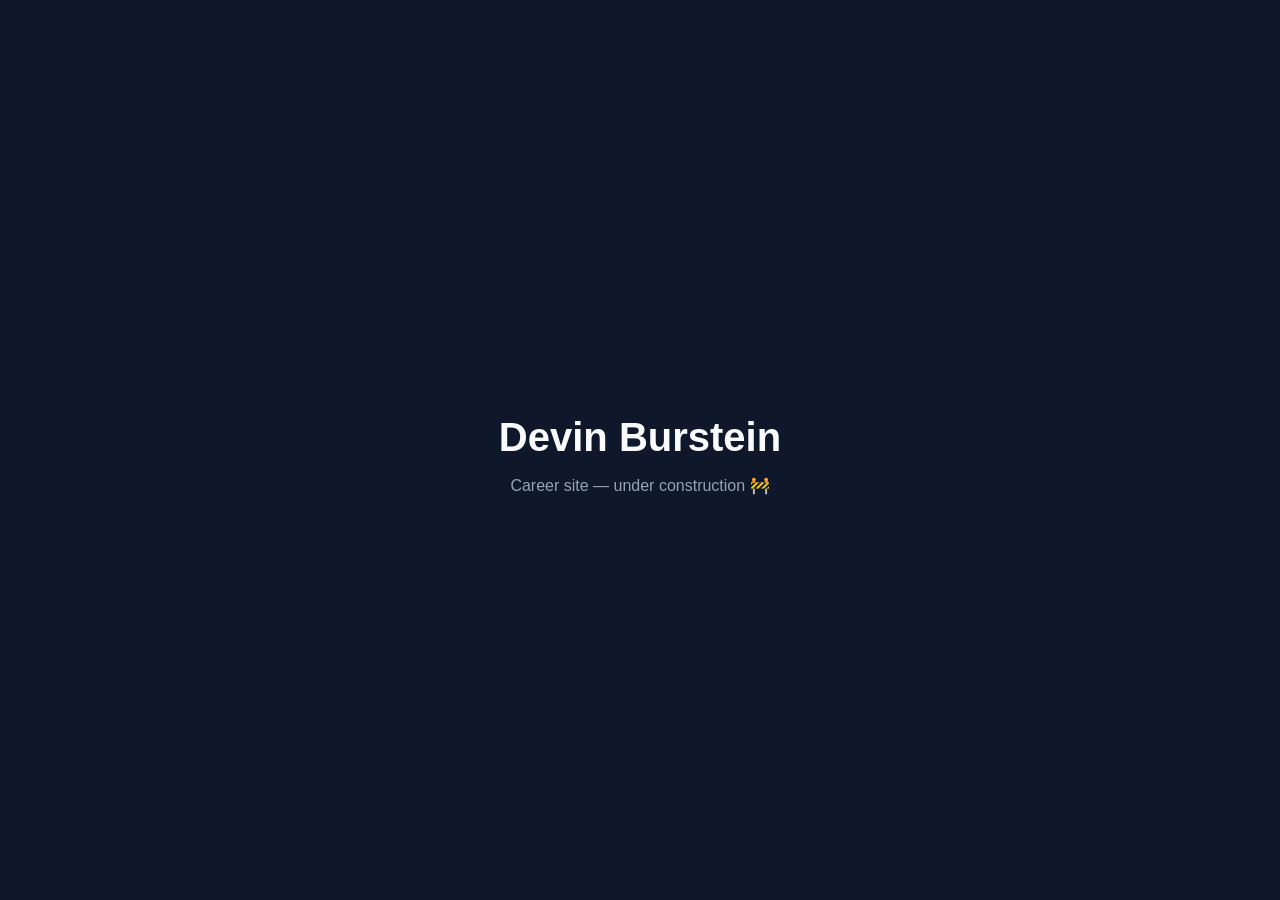
==== index.html @ 8fd62971 "Update index.html updated tagline" ====
<!DOCTYPE html>
<html lang="en">
<head>
  <meta charset="UTF-8">
  <meta name="viewport" content="width=device-width, initial-scale=1.0">
  <title>Devin Burstein</title>
  <link rel="stylesheet" href="style.css">
</head>
<body>
  <main>
    <h1>Devin Burstein</h1>
    <p>Career site — under construction 🚧</p>
  </main>
</body>
</html>
---- style.css ----
* {
  box-sizing: border-box;
}

body {
  margin: 0;
  min-height: 100vh;
  display: flex;
  align-items: center;
  justify-content: center;
  font-family: -apple-system, BlinkMacSystemFont, "Segoe UI", sans-serif;
  background: #0f172a;
  color: #f8fafc;
}

main {
  text-align: center;
  padding: 2rem;
}

h1 {
  font-size: 2.5rem;
  margin-bottom: 0.5rem;
}

p {
  color: #94a3b8;
}
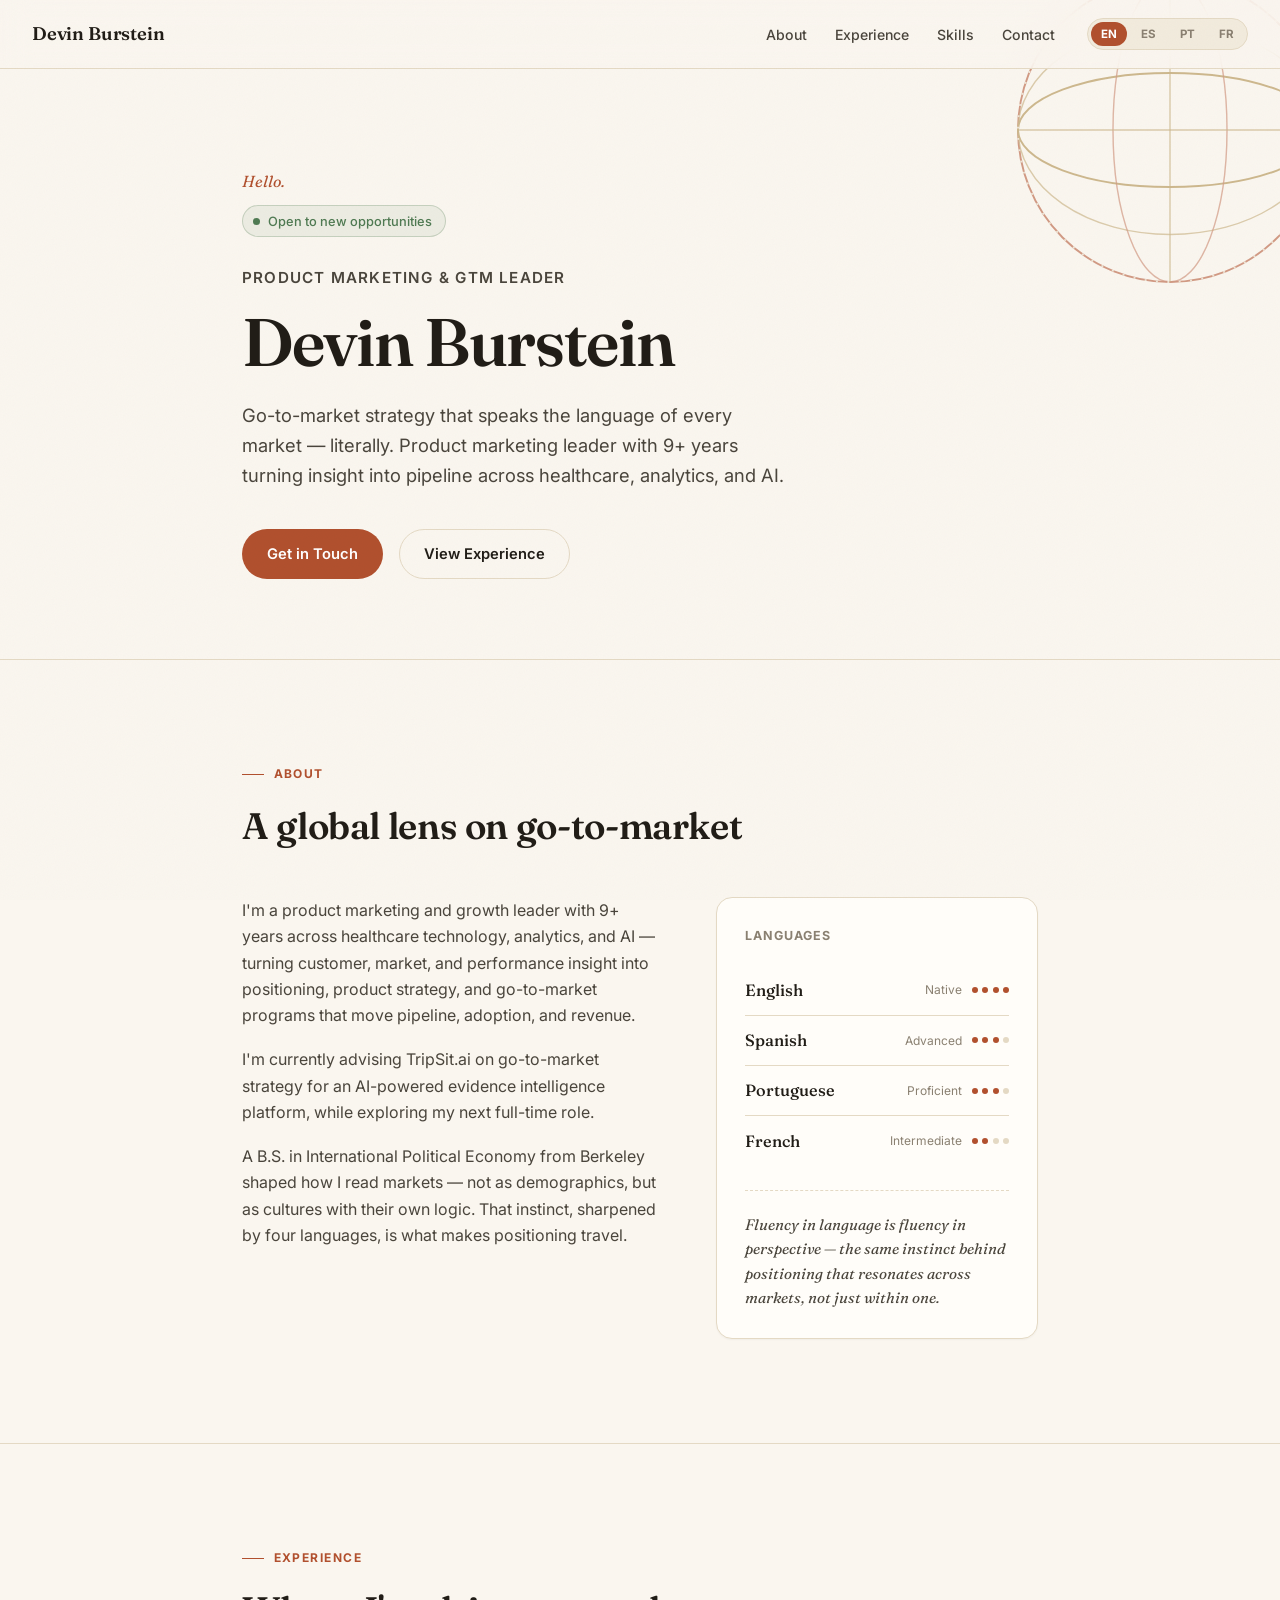
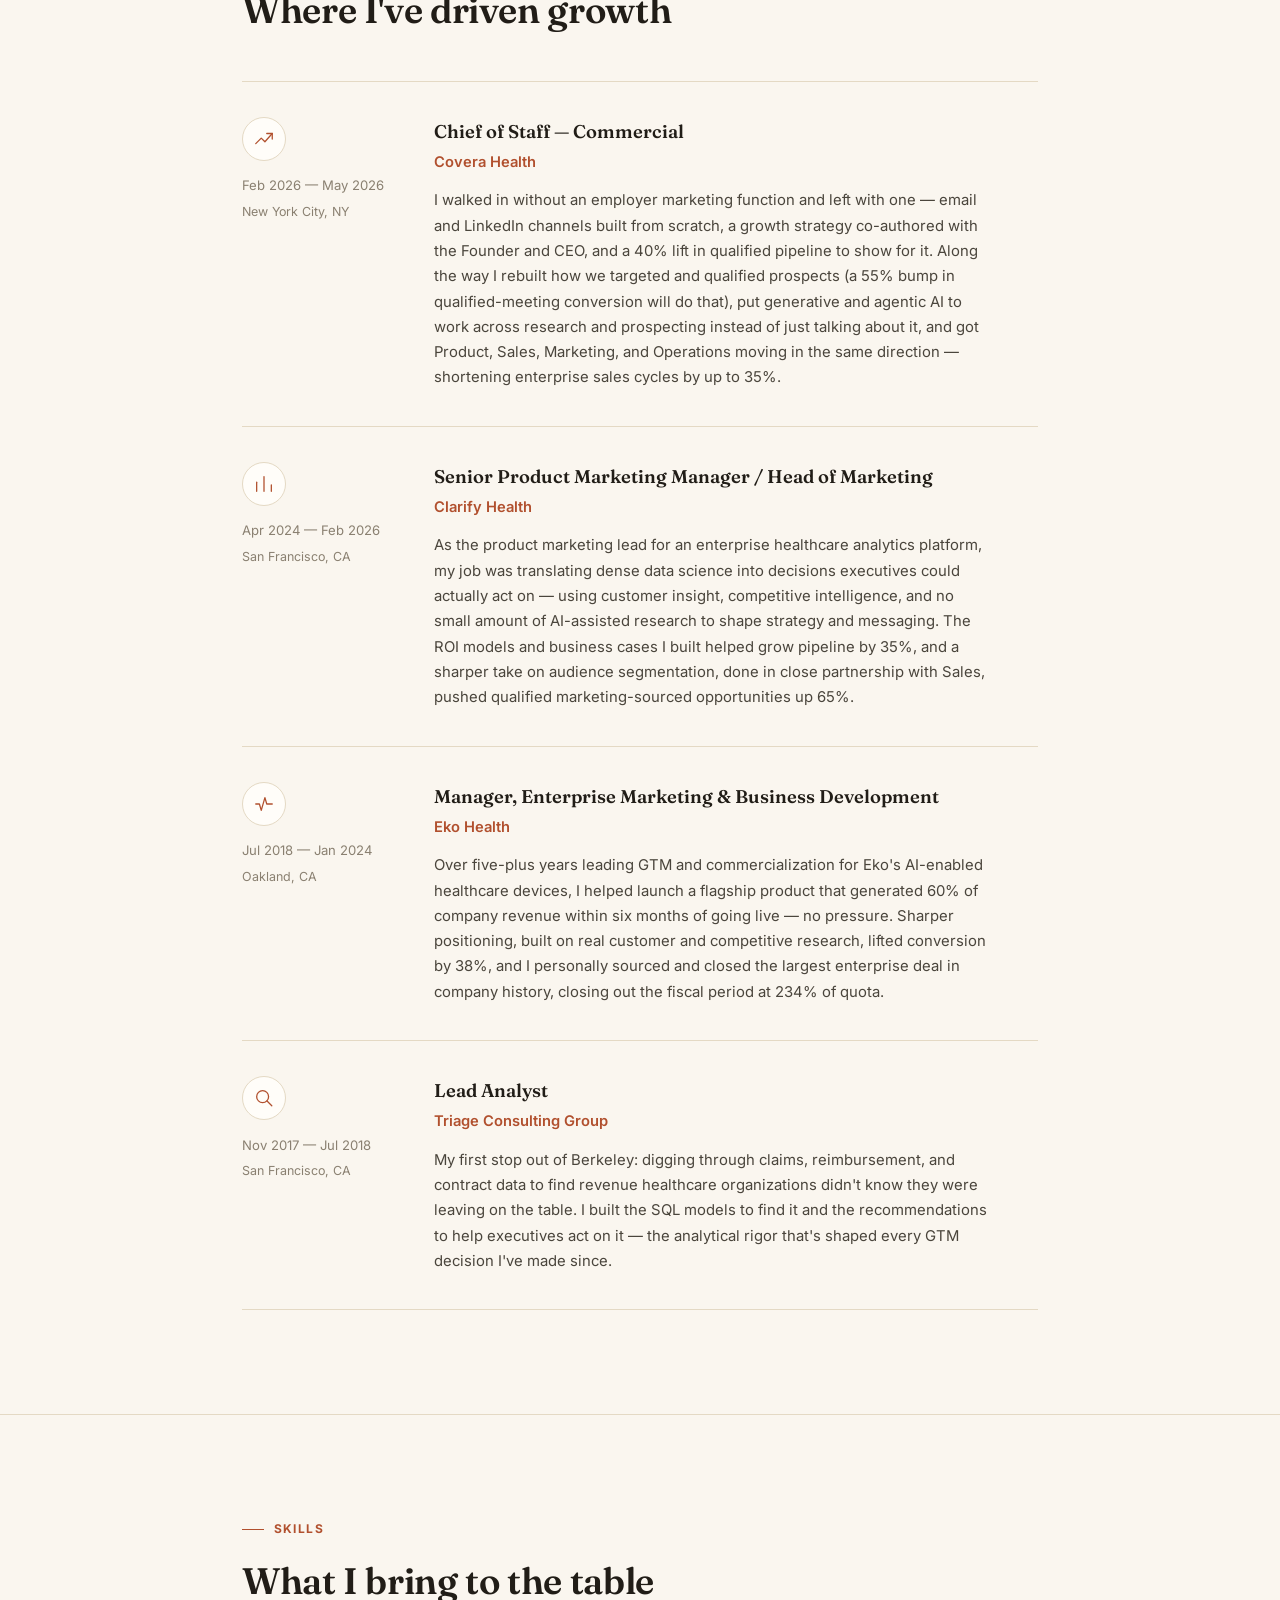
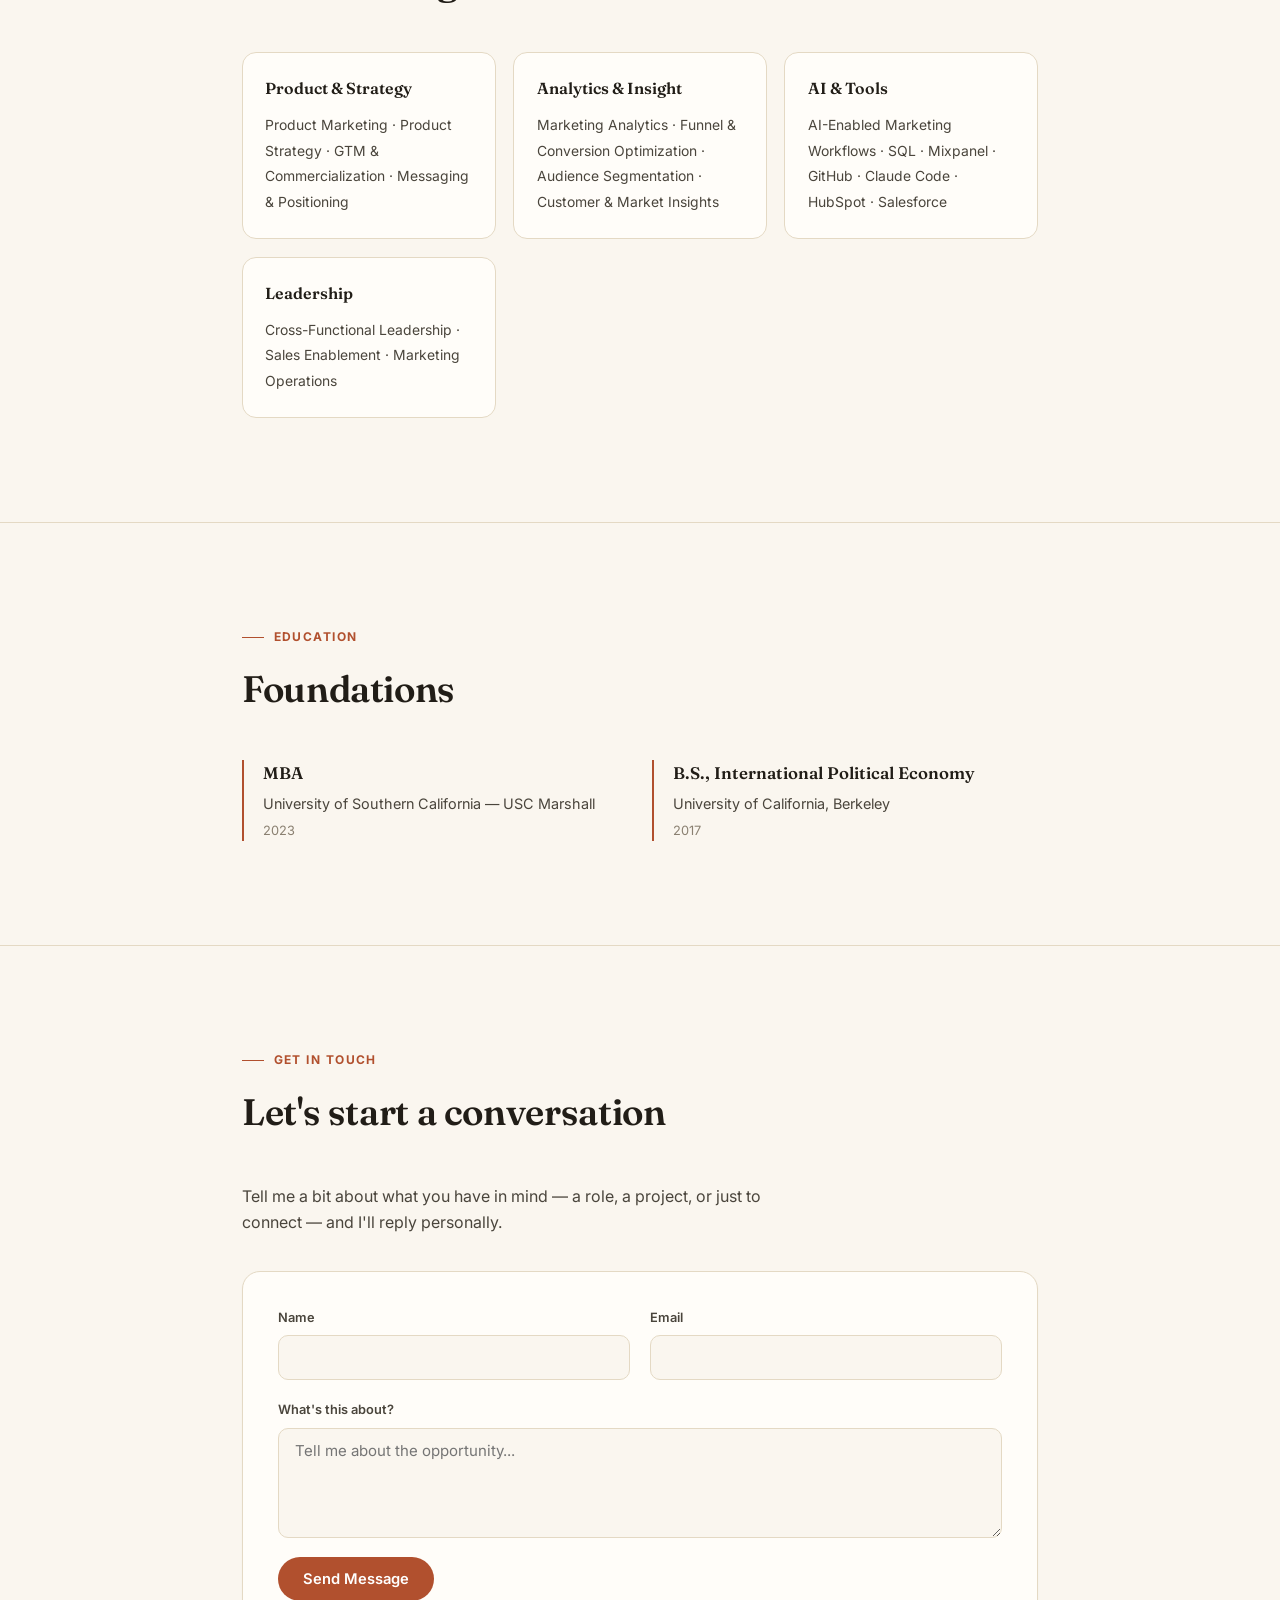
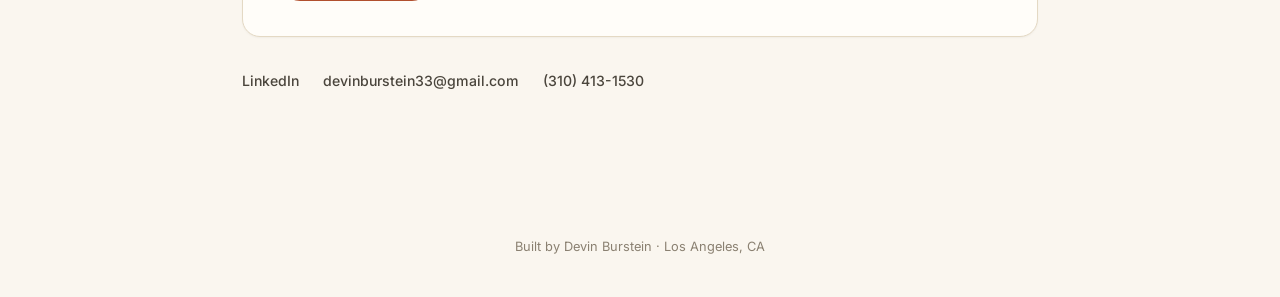
==== commit e40e6cf9: "Replace placeholder with full career site" ====
--- a/index.html
+++ b/index.html
@@ -1,15 +1,967 @@
 <!DOCTYPE html>
 <html lang="en">
 <head>
-  <meta charset="UTF-8">
-  <meta name="viewport" content="width=device-width, initial-scale=1.0">
-  <title>Devin Burstein</title>
-  <link rel="stylesheet" href="style.css">
+<meta charset="UTF-8" />
+<meta name="viewport" content="width=device-width, initial-scale=1.0" />
+<title data-i18n="doc_title">Devin Burstein — Product Marketing & GTM Leader</title>
+<meta name="description" content="Devin Burstein — Product Marketing & GTM leader across healthcare, analytics, and AI. Fluent in four languages." />
+<link rel="icon" href="data:,">
+<link rel="preconnect" href="https://fonts.googleapis.com">
+<link rel="preconnect" href="https://fonts.gstatic.com" crossorigin>
+<link href="https://fonts.googleapis.com/css2?family=Fraunces:ital,opsz,wght@0,9..144,400;0,9..144,500;0,9..144,600;0,9..144,700;1,9..144,500&family=Inter:wght@400;500;600;700&display=swap" rel="stylesheet">
+<style>
+  *, *::before, *::after { box-sizing: border-box; margin: 0; padding: 0; }
+
+  :root {
+    --bg: #faf6ef;
+    --bg-soft: #f2ebdd;
+    --surface: #fffdf9;
+    --border: #e4d9c4;
+    --ink: #211d17;
+    --ink-soft: #4a453c;
+    --muted: #8a8071;
+    --accent: #b1502e;
+    --accent-soft: #d97b52;
+    --accent-tint: rgba(177, 80, 46, 0.09);
+    --gold: #a9863f;
+    --green: #4f7a52;
+    --shadow: 0 1px 2px rgba(33, 29, 23, 0.04);
+    --serif: "Fraunces", Georgia, "Times New Roman", serif;
+    --sans: "Inter", -apple-system, BlinkMacSystemFont, "Segoe UI", sans-serif;
+  }
+
+  @media (prefers-color-scheme: dark) {
+    :root {
+      --bg: #17140f;
+      --bg-soft: #1e1a14;
+      --surface: #211d17;
+      --border: #35301f;
+      --ink: #f2ebdd;
+      --ink-soft: #cfc6b4;
+      --muted: #94897a;
+      --accent: #e08355;
+      --accent-soft: #e8a37c;
+      --accent-tint: rgba(224, 131, 85, 0.12);
+      --gold: #cbab6c;
+      --green: #7fbf82;
+      --shadow: 0 1px 2px rgba(0, 0, 0, 0.3);
+    }
+  }
+
+  html { scroll-behavior: smooth; }
+
+  body {
+    background: var(--bg);
+    color: var(--ink);
+    font-family: var(--sans);
+    font-size: 16px;
+    line-height: 1.65;
+    position: relative;
+    overflow-x: hidden;
+  }
+
+  /* subtle paper grain */
+  body::before {
+    content: "";
+    position: fixed;
+    inset: 0;
+    z-index: 2000;
+    pointer-events: none;
+    opacity: 0.035;
+    background-image: url("data:image/svg+xml,%3Csvg xmlns='http://www.w3.org/2000/svg' width='120' height='120'%3E%3Cfilter id='n'%3E%3CfeTurbulence type='fractalNoise' baseFrequency='0.9' numOctaves='2' stitchTiles='stitch'/%3E%3C/filter%3E%3Crect width='100%25' height='100%25' filter='url(%23n)'/%3E%3C/svg%3E");
+    mix-blend-mode: multiply;
+  }
+
+  a { color: var(--accent); text-decoration: none; }
+  a:hover { text-decoration: underline; }
+
+  ::selection { background: var(--accent-tint); color: var(--ink); }
+
+  .container { max-width: 860px; margin: 0 auto; padding: 0 2rem; }
+
+  /* NAV */
+  nav {
+    position: fixed;
+    top: 0; left: 0; right: 0;
+    z-index: 200;
+    display: flex;
+    justify-content: space-between;
+    align-items: center;
+    padding: 1.1rem 2rem;
+    background: rgba(250, 246, 239, 0.82);
+    backdrop-filter: blur(14px);
+    -webkit-backdrop-filter: blur(14px);
+    border-bottom: 1px solid var(--border);
+  }
+  @media (prefers-color-scheme: dark) {
+    nav { background: rgba(23, 20, 15, 0.82); }
+  }
+
+  .nav-logo {
+    font-family: var(--serif);
+    font-weight: 600;
+    font-size: 1.15rem;
+    color: var(--ink);
+    letter-spacing: -0.01em;
+    white-space: nowrap;
+  }
+
+  .nav-right { display: flex; align-items: center; gap: 2rem; }
+
+  .nav-links { display: flex; gap: 1.75rem; list-style: none; }
+
+  .nav-links a {
+    color: var(--ink-soft);
+    font-size: 0.88rem;
+    font-weight: 500;
+    transition: color 0.2s;
+  }
+  .nav-links a:hover { color: var(--accent); text-decoration: none; }
+
+  .lang-switch {
+    display: flex;
+    gap: 0.25rem;
+    background: var(--bg-soft);
+    border: 1px solid var(--border);
+    border-radius: 999px;
+    padding: 0.2rem;
+  }
+
+  .lang-btn {
+    font-family: var(--sans);
+    font-size: 0.72rem;
+    font-weight: 700;
+    letter-spacing: 0.03em;
+    padding: 0.32rem 0.6rem;
+    border-radius: 999px;
+    border: none;
+    background: transparent;
+    color: var(--muted);
+    cursor: pointer;
+    transition: all 0.2s;
+  }
+  .lang-btn:hover { color: var(--ink); }
+  .lang-btn.active { background: var(--accent); color: #fff; }
+
+  /* SECTIONS */
+  section { padding: 6.5rem 0; border-bottom: 1px solid var(--border); }
+  section:last-of-type { border-bottom: none; }
+
+  .reveal { opacity: 0; transform: translateY(16px); transition: opacity 0.7s ease, transform 0.7s ease; }
+  .reveal.in { opacity: 1; transform: translateY(0); }
+
+  .section-label {
+    font-size: 0.75rem;
+    font-weight: 700;
+    letter-spacing: 0.12em;
+    text-transform: uppercase;
+    color: var(--accent);
+    margin-bottom: 0.75rem;
+    display: flex;
+    align-items: center;
+    gap: 0.6rem;
+  }
+  .section-label::before {
+    content: "";
+    width: 22px; height: 1px;
+    background: var(--accent);
+  }
+
+  h2 {
+    font-family: var(--serif);
+    font-size: clamp(1.7rem, 3.4vw, 2.3rem);
+    font-weight: 600;
+    letter-spacing: -0.01em;
+    margin-bottom: 2.5rem;
+    max-width: 26ch;
+  }
+
+  /* HERO */
+  #hero {
+    padding-top: 10.5rem;
+    padding-bottom: 5rem;
+    position: relative;
+    overflow: hidden;
+  }
+
+  .globe {
+    position: absolute;
+    top: -60px; right: -80px;
+    width: 380px; height: 380px;
+    opacity: 0.55;
+    pointer-events: none;
+    animation: spin 90s linear infinite;
+  }
+  @keyframes spin { to { transform: rotate(360deg); } }
+
+  @media (max-width: 760px) {
+    .globe { width: 220px; height: 220px; top: -20px; right: -60px; opacity: 0.4; }
+  }
+
+  .greeting-cycle {
+    font-family: var(--serif);
+    font-style: italic;
+    font-size: 1rem;
+    color: var(--accent);
+    height: 1.4em;
+    margin-bottom: 0.9rem;
+    position: relative;
+  }
+
+  .hero-status {
+    display: inline-flex;
+    align-items: center;
+    gap: 0.5rem;
+    font-size: 0.8rem;
+    font-weight: 500;
+    color: var(--green);
+    background: rgba(79, 122, 82, 0.08);
+    border: 1px solid rgba(79, 122, 82, 0.25);
+    border-radius: 999px;
+    padding: 0.3rem 0.8rem 0.3rem 0.65rem;
+    margin-bottom: 1.75rem;
+  }
+
+  .hero-status .dot {
+    width: 7px; height: 7px;
+    background: var(--green);
+    border-radius: 50%;
+    animation: pulse 2s ease-in-out infinite;
+  }
+  @keyframes pulse { 0%, 100% { opacity: 1; } 50% { opacity: 0.35; } }
+
+  .kicker {
+    font-size: 0.95rem;
+    font-weight: 600;
+    color: var(--ink-soft);
+    text-transform: uppercase;
+    letter-spacing: 0.08em;
+    margin-bottom: 1rem;
+  }
+
+  h1 {
+    font-family: var(--serif);
+    font-size: clamp(2.6rem, 7vw, 4.2rem);
+    font-weight: 600;
+    line-height: 1.05;
+    letter-spacing: -0.02em;
+    margin-bottom: 1.4rem;
+    max-width: 14ch;
+  }
+
+  .hero-tagline {
+    font-size: 1.15rem;
+    color: var(--ink-soft);
+    max-width: 46ch;
+    margin-bottom: 2.4rem;
+  }
+
+  .hero-cta { display: flex; gap: 1rem; flex-wrap: wrap; }
+
+  .btn {
+    display: inline-flex;
+    align-items: center;
+    gap: 0.4rem;
+    padding: 0.75rem 1.5rem;
+    border-radius: 999px;
+    font-size: 0.92rem;
+    font-weight: 600;
+    cursor: pointer;
+    transition: all 0.2s;
+    border: 1px solid transparent;
+    font-family: var(--sans);
+  }
+
+  .btn-primary { background: var(--accent); color: #fff; }
+  .btn-primary:hover { background: var(--ink); text-decoration: none; color: var(--bg); }
+
+  .btn-secondary { background: transparent; color: var(--ink); border-color: var(--border); }
+  .btn-secondary:hover { border-color: var(--accent); color: var(--accent); text-decoration: none; }
+
+  /* ABOUT */
+  .about-grid { display: grid; grid-template-columns: 1.3fr 1fr; gap: 3.5rem; align-items: start; }
+  @media (max-width: 720px) { .about-grid { grid-template-columns: 1fr; gap: 2.5rem; } }
+
+  .about-copy p { color: var(--ink-soft); margin-bottom: 1.1rem; max-width: 56ch; }
+  .about-copy p:last-child { margin-bottom: 0; }
+
+  .languages-card {
+    background: var(--surface);
+    border: 1px solid var(--border);
+    border-radius: 16px;
+    padding: 1.75rem;
+    box-shadow: var(--shadow);
+  }
+
+  .languages-title {
+    font-size: 0.78rem;
+    font-weight: 700;
+    text-transform: uppercase;
+    letter-spacing: 0.08em;
+    color: var(--muted);
+    margin-bottom: 1.2rem;
+  }
+
+  .lang-item {
+    display: flex;
+    justify-content: space-between;
+    align-items: center;
+    gap: 1rem;
+    padding: 0.7rem 0;
+    border-top: 1px solid var(--border);
+    cursor: pointer;
+    transition: opacity 0.2s;
+  }
+  .lang-item:first-of-type { border-top: none; }
+  .lang-item:hover { opacity: 0.7; }
+
+  .lang-name { font-family: var(--serif); font-size: 1.02rem; font-weight: 500; }
+  .lang-meta { display: flex; align-items: center; gap: 0.6rem; }
+  .lang-level { font-size: 0.75rem; color: var(--muted); white-space: nowrap; }
+
+  .lang-dots { display: flex; gap: 0.28rem; }
+  .lang-dots span {
+    width: 6px; height: 6px;
+    border-radius: 50%;
+    background: var(--border);
+  }
+  .lang-dots span.filled { background: var(--accent); }
+
+  .philosophy {
+    margin-top: 1.5rem;
+    padding-top: 1.4rem;
+    border-top: 1px dashed var(--border);
+    font-family: var(--serif);
+    font-style: italic;
+    font-size: 0.95rem;
+    color: var(--ink-soft);
+    line-height: 1.6;
+  }
+
+  /* EXPERIENCE */
+  .timeline { display: flex; flex-direction: column; }
+
+  .timeline-item {
+    display: grid;
+    grid-template-columns: 160px 1fr;
+    gap: 2rem;
+    padding: 2.2rem 0;
+    border-top: 1px solid var(--border);
+  }
+  .timeline-item:last-child { border-bottom: 1px solid var(--border); }
+
+  .timeline-meta { display: flex; flex-direction: column; gap: 0.7rem; }
+
+  .job-icon {
+    width: 44px; height: 44px;
+    border-radius: 50%;
+    border: 1px solid var(--border);
+    background: var(--surface);
+    display: flex;
+    align-items: center;
+    justify-content: center;
+    color: var(--accent);
+    flex-shrink: 0;
+  }
+  .job-icon svg { width: 22px; height: 22px; }
+
+  .timeline-date { font-size: 0.82rem; color: var(--muted); padding-top: 0.2rem; }
+  .timeline-loc { font-size: 0.78rem; color: var(--muted); margin-top: 0.3rem; }
+
+  .timeline-role { font-family: var(--serif); font-size: 1.15rem; font-weight: 600; margin-bottom: 0.15rem; }
+  .timeline-company { font-size: 0.92rem; color: var(--accent); font-weight: 600; margin-bottom: 0.9rem; }
+
+  .timeline-desc {
+    font-size: 0.93rem;
+    color: var(--ink-soft);
+    line-height: 1.7;
+    max-width: 62ch;
+  }
+
+  @media (max-width: 640px) {
+    .timeline-item { grid-template-columns: 1fr; gap: 0.8rem; }
+    .timeline-meta { flex-direction: row; align-items: center; gap: 1rem; }
+    .timeline-date { padding-top: 0; }
+  }
+
+  /* SKILLS */
+  .skills-grid {
+    display: grid;
+    grid-template-columns: repeat(auto-fill, minmax(220px, 1fr));
+    gap: 1.1rem;
+  }
+
+  .skill-card {
+    background: var(--surface);
+    border: 1px solid var(--border);
+    border-radius: 14px;
+    padding: 1.4rem;
+    transition: border-color 0.2s, transform 0.2s;
+  }
+  .skill-card:hover { border-color: var(--accent); transform: translateY(-2px); }
+
+  .skill-category {
+    font-family: var(--serif);
+    font-size: 1rem;
+    font-weight: 600;
+    color: var(--ink);
+    margin-bottom: 0.7rem;
+  }
+
+  .skill-list { font-size: 0.87rem; color: var(--ink-soft); line-height: 1.85; }
+
+  /* EDUCATION */
+  .edu-grid { display: grid; grid-template-columns: 1fr 1fr; gap: 1.5rem; }
+  @media (max-width: 640px) { .edu-grid { grid-template-columns: 1fr; } }
+
+  .edu-card { border-left: 2px solid var(--accent); padding-left: 1.2rem; }
+  .edu-degree { font-family: var(--serif); font-size: 1.05rem; font-weight: 600; margin-bottom: 0.25rem; }
+  .edu-school { font-size: 0.9rem; color: var(--ink-soft); }
+  .edu-year { font-size: 0.8rem; color: var(--muted); margin-top: 0.3rem; }
+
+  /* CONTACT */
+  #contact { text-align: left; }
+  #contact .section-label { justify-content: flex-start; }
+
+  .contact-sub { color: var(--ink-soft); margin-bottom: 2.2rem; font-size: 1rem; max-width: 52ch; }
+
+  .contact-form {
+    background: var(--surface);
+    border: 1px solid var(--border);
+    border-radius: 18px;
+    padding: 2.2rem;
+    display: flex;
+    flex-direction: column;
+    gap: 1.2rem;
+    box-shadow: var(--shadow);
+  }
+
+  .form-row { display: grid; grid-template-columns: 1fr 1fr; gap: 1.2rem; }
+  @media (max-width: 560px) { .form-row { grid-template-columns: 1fr; } }
+
+  .field { display: flex; flex-direction: column; gap: 0.45rem; }
+
+  label { font-size: 0.8rem; font-weight: 600; color: var(--ink-soft); }
+
+  input, textarea {
+    background: var(--bg);
+    border: 1px solid var(--border);
+    border-radius: 10px;
+    padding: 0.75rem 1rem;
+    color: var(--ink);
+    font-size: 0.94rem;
+    font-family: inherit;
+    transition: border-color 0.2s;
+    width: 100%;
+  }
+  input:focus, textarea:focus { outline: none; border-color: var(--accent); }
+  textarea { resize: vertical; min-height: 110px; }
+
+  .form-submit { align-self: flex-start; }
+
+  .social-links {
+    display: flex;
+    gap: 1.5rem;
+    margin-top: 2rem;
+    font-size: 0.88rem;
+    color: var(--muted);
+    flex-wrap: wrap;
+  }
+  .social-links a { color: var(--ink-soft); font-weight: 500; }
+  .social-links a:hover { color: var(--accent); }
+
+  /* FOOTER */
+  footer {
+    text-align: center;
+    padding: 2.5rem 2rem;
+    font-size: 0.8rem;
+    color: var(--muted);
+  }
+
+  /* TOAST */
+  .toast {
+    position: fixed;
+    bottom: 2rem;
+    right: 2rem;
+    left: auto;
+    max-width: calc(100vw - 4rem);
+    background: var(--ink);
+    color: var(--bg);
+    border-radius: 12px;
+    padding: 0.9rem 1.3rem;
+    font-size: 0.9rem;
+    opacity: 0;
+    transform: translateY(10px);
+    transition: all 0.3s;
+    pointer-events: none;
+    z-index: 300;
+  }
+  .toast.show { opacity: 1; transform: translateY(0); }
+
+  @media (max-width: 640px) {
+    .nav-links { display: none; }
+    .container { padding: 0 1.4rem; }
+    section { padding: 4rem 0; }
+  }
+</style>
 </head>
 <body>
-  <main>
+
+<nav>
+  <span class="nav-logo">Devin Burstein</span>
+  <div class="nav-right">
+    <ul class="nav-links">
+      <li><a href="#about" data-i18n="nav_about">About</a></li>
+      <li><a href="#experience" data-i18n="nav_experience">Experience</a></li>
+      <li><a href="#skills" data-i18n="nav_skills">Skills</a></li>
+      <li><a href="#contact" data-i18n="nav_contact">Contact</a></li>
+    </ul>
+    <div class="lang-switch" role="group" aria-label="Language">
+      <button class="lang-btn" data-lang="en">EN</button>
+      <button class="lang-btn" data-lang="es">ES</button>
+      <button class="lang-btn" data-lang="pt">PT</button>
+      <button class="lang-btn" data-lang="fr">FR</button>
+    </div>
+  </div>
+</nav>
+
+<!-- HERO -->
+<section id="hero">
+  <div class="container">
+    <svg class="globe" viewBox="0 0 200 200" fill="none" xmlns="http://www.w3.org/2000/svg">
+      <circle cx="100" cy="100" r="80" stroke="var(--accent)" stroke-width="1"/>
+      <ellipse cx="100" cy="100" rx="80" ry="30" stroke="var(--gold)" stroke-width="1"/>
+      <ellipse cx="100" cy="100" rx="80" ry="55" stroke="var(--gold)" stroke-width="0.75" opacity="0.7"/>
+      <ellipse cx="100" cy="100" rx="30" ry="80" stroke="var(--accent)" stroke-width="0.75" opacity="0.7"/>
+      <line x1="20" y1="100" x2="180" y2="100" stroke="var(--gold)" stroke-width="0.75" opacity="0.7"/>
+      <line x1="100" y1="20" x2="100" y2="180" stroke="var(--gold)" stroke-width="0.75" opacity="0.7"/>
+      <circle cx="100" cy="100" r="80" stroke="var(--border)" stroke-width="1" stroke-dasharray="1 5"/>
+    </svg>
+
+    <div class="greeting-cycle" id="greetingCycle">Hello.</div>
+
+    <div class="hero-status">
+      <span class="dot"></span>
+      <span data-i18n="status">Open to new opportunities</span>
+    </div>
+
+    <p class="kicker" data-i18n="kicker">Product Marketing &amp; GTM Leader</p>
     <h1>Devin Burstein</h1>
-    <p>Career site — under construction 🚧</p>
-  </main>
+    <p class="hero-tagline" data-i18n="tagline">Go-to-market strategy that speaks the language of every market — literally. Product marketing leader with 9+ years turning insight into pipeline across healthcare, analytics, and AI.</p>
+
+    <div class="hero-cta">
+      <a href="#contact" class="btn btn-primary" data-i18n="cta_primary">Get in Touch</a>
+      <a href="#experience" class="btn btn-secondary" data-i18n="cta_secondary">View Experience</a>
+    </div>
+  </div>
+</section>
+
+<!-- ABOUT -->
+<section id="about" class="reveal">
+  <div class="container">
+    <p class="section-label" data-i18n="about_label">About</p>
+    <h2 data-i18n="about_heading">A global lens on go-to-market</h2>
+
+    <div class="about-grid">
+      <div class="about-copy">
+        <p data-i18n="about_p1">I'm a product marketing and growth leader with 9+ years across healthcare technology, analytics, and AI — turning customer, market, and performance insight into positioning, product strategy, and go-to-market programs that move pipeline, adoption, and revenue.</p>
+        <p data-i18n="about_p2">I'm currently advising TripSit.ai on go-to-market strategy for an AI-powered evidence intelligence platform, while exploring my next full-time role.</p>
+        <p data-i18n="about_p3">A B.S. in International Political Economy from Berkeley shaped how I read markets — not as demographics, but as cultures with their own logic. That instinct, sharpened by four languages, is what makes positioning travel.</p>
+      </div>
+
+      <div class="languages-card">
+        <p class="languages-title" data-i18n="languages_label">Languages</p>
+
+        <div class="lang-item" data-lang="en">
+          <span class="lang-name" data-lang-name="en">English</span>
+          <div class="lang-meta">
+            <span class="lang-level" data-lang-level="en">Native</span>
+            <div class="lang-dots"><span class="filled"></span><span class="filled"></span><span class="filled"></span><span class="filled"></span></div>
+          </div>
+        </div>
+        <div class="lang-item" data-lang="es">
+          <span class="lang-name" data-lang-name="es">Spanish</span>
+          <div class="lang-meta">
+            <span class="lang-level" data-lang-level="es">Advanced</span>
+            <div class="lang-dots"><span class="filled"></span><span class="filled"></span><span class="filled"></span><span></span></div>
+          </div>
+        </div>
+        <div class="lang-item" data-lang="pt">
+          <span class="lang-name" data-lang-name="pt">Portuguese</span>
+          <div class="lang-meta">
+            <span class="lang-level" data-lang-level="pt">Proficient</span>
+            <div class="lang-dots"><span class="filled"></span><span class="filled"></span><span class="filled"></span><span></span></div>
+          </div>
+        </div>
+        <div class="lang-item" data-lang="fr">
+          <span class="lang-name" data-lang-name="fr">French</span>
+          <div class="lang-meta">
+            <span class="lang-level" data-lang-level="fr">Intermediate</span>
+            <div class="lang-dots"><span class="filled"></span><span class="filled"></span><span></span><span></span></div>
+          </div>
+        </div>
+
+        <p class="philosophy" data-i18n="philosophy">Fluency in language is fluency in perspective — the same instinct behind positioning that resonates across markets, not just within one.</p>
+      </div>
+    </div>
+  </div>
+</section>
+
+<!-- EXPERIENCE -->
+<section id="experience" class="reveal">
+  <div class="container">
+    <p class="section-label" data-i18n="experience_label">Experience</p>
+    <h2 data-i18n="experience_heading">Where I've driven growth</h2>
+
+    <div class="timeline">
+      <div class="timeline-item">
+        <div class="timeline-meta">
+          <div class="job-icon" title="Growth &amp; commercial strategy">
+            <svg viewBox="0 0 24 24" fill="none" stroke="currentColor" stroke-width="1.4" stroke-linecap="round" stroke-linejoin="round"><path d="M3 17l6-6 4 4 8-9"/><path d="M15 6h6v6"/></svg>
+          </div>
+          <div>
+            <div class="timeline-date">Feb 2026 — May 2026</div>
+            <div class="timeline-loc">New York City, NY</div>
+          </div>
+        </div>
+        <div>
+          <div class="timeline-role">Chief of Staff — Commercial</div>
+          <div class="timeline-company">Covera Health</div>
+          <p class="timeline-desc">I walked in without an employer marketing function and left with one — email and LinkedIn channels built from scratch, a growth strategy co-authored with the Founder and CEO, and a 40% lift in qualified pipeline to show for it. Along the way I rebuilt how we targeted and qualified prospects (a 55% bump in qualified-meeting conversion will do that), put generative and agentic AI to work across research and prospecting instead of just talking about it, and got Product, Sales, Marketing, and Operations moving in the same direction — shortening enterprise sales cycles by up to 35%.</p>
+        </div>
+      </div>
+
+      <div class="timeline-item">
+        <div class="timeline-meta">
+          <div class="job-icon" title="Analytics &amp; insight">
+            <svg viewBox="0 0 24 24" fill="none" stroke="currentColor" stroke-width="1.4" stroke-linecap="round" stroke-linejoin="round"><path d="M4 20V10"/><path d="M12 20V4"/><path d="M20 20v-7"/></svg>
+          </div>
+          <div>
+            <div class="timeline-date">Apr 2024 — Feb 2026</div>
+            <div class="timeline-loc">San Francisco, CA</div>
+          </div>
+        </div>
+        <div>
+          <div class="timeline-role">Senior Product Marketing Manager / Head of Marketing</div>
+          <div class="timeline-company">Clarify Health</div>
+          <p class="timeline-desc">As the product marketing lead for an enterprise healthcare analytics platform, my job was translating dense data science into decisions executives could actually act on — using customer insight, competitive intelligence, and no small amount of AI-assisted research to shape strategy and messaging. The ROI models and business cases I built helped grow pipeline by 35%, and a sharper take on audience segmentation, done in close partnership with Sales, pushed qualified marketing-sourced opportunities up 65%.</p>
+        </div>
+      </div>
+
+      <div class="timeline-item">
+        <div class="timeline-meta">
+          <div class="job-icon" title="AI-enabled healthcare devices">
+            <svg viewBox="0 0 24 24" fill="none" stroke="currentColor" stroke-width="1.4" stroke-linecap="round" stroke-linejoin="round"><path d="M3 12h4l2 7 4-14 2 7h6"/></svg>
+          </div>
+          <div>
+            <div class="timeline-date">Jul 2018 — Jan 2024</div>
+            <div class="timeline-loc">Oakland, CA</div>
+          </div>
+        </div>
+        <div>
+          <div class="timeline-role">Manager, Enterprise Marketing &amp; Business Development</div>
+          <div class="timeline-company">Eko Health</div>
+          <p class="timeline-desc">Over five-plus years leading GTM and commercialization for Eko's AI-enabled healthcare devices, I helped launch a flagship product that generated 60% of company revenue within six months of going live — no pressure. Sharper positioning, built on real customer and competitive research, lifted conversion by 38%, and I personally sourced and closed the largest enterprise deal in company history, closing out the fiscal period at 234% of quota.</p>
+        </div>
+      </div>
+
+      <div class="timeline-item">
+        <div class="timeline-meta">
+          <div class="job-icon" title="Claims &amp; data analysis">
+            <svg viewBox="0 0 24 24" fill="none" stroke="currentColor" stroke-width="1.4" stroke-linecap="round" stroke-linejoin="round"><circle cx="10.5" cy="10.5" r="6.5"/><line x1="15.3" y1="15.3" x2="20.5" y2="20.5"/></svg>
+          </div>
+          <div>
+            <div class="timeline-date">Nov 2017 — Jul 2018</div>
+            <div class="timeline-loc">San Francisco, CA</div>
+          </div>
+        </div>
+        <div>
+          <div class="timeline-role">Lead Analyst</div>
+          <div class="timeline-company">Triage Consulting Group</div>
+          <p class="timeline-desc">My first stop out of Berkeley: digging through claims, reimbursement, and contract data to find revenue healthcare organizations didn't know they were leaving on the table. I built the SQL models to find it and the recommendations to help executives act on it — the analytical rigor that's shaped every GTM decision I've made since.</p>
+        </div>
+      </div>
+    </div>
+  </div>
+</section>
+
+<!-- SKILLS -->
+<section id="skills" class="reveal">
+  <div class="container">
+    <p class="section-label" data-i18n="skills_label">Skills</p>
+    <h2 data-i18n="skills_heading">What I bring to the table</h2>
+    <div class="skills-grid">
+      <div class="skill-card">
+        <div class="skill-category">Product &amp; Strategy</div>
+        <div class="skill-list">Product Marketing · Product Strategy · GTM &amp; Commercialization · Messaging &amp; Positioning</div>
+      </div>
+      <div class="skill-card">
+        <div class="skill-category">Analytics &amp; Insight</div>
+        <div class="skill-list">Marketing Analytics · Funnel &amp; Conversion Optimization · Audience Segmentation · Customer &amp; Market Insights</div>
+      </div>
+      <div class="skill-card">
+        <div class="skill-category">AI &amp; Tools</div>
+        <div class="skill-list">AI-Enabled Marketing Workflows · SQL · Mixpanel · GitHub · Claude Code · HubSpot · Salesforce</div>
+      </div>
+      <div class="skill-card">
+        <div class="skill-category">Leadership</div>
+        <div class="skill-list">Cross-Functional Leadership · Sales Enablement · Marketing Operations</div>
+      </div>
+    </div>
+  </div>
+</section>
+
+<!-- EDUCATION -->
+<section id="education" class="reveal">
+  <div class="container">
+    <p class="section-label" data-i18n="education_label">Education</p>
+    <h2 data-i18n="education_heading">Foundations</h2>
+    <div class="edu-grid">
+      <div class="edu-card">
+        <div class="edu-degree">MBA</div>
+        <div class="edu-school">University of Southern California — USC Marshall</div>
+        <div class="edu-year">2023</div>
+      </div>
+      <div class="edu-card">
+        <div class="edu-degree">B.S., International Political Economy</div>
+        <div class="edu-school">University of California, Berkeley</div>
+        <div class="edu-year">2017</div>
+      </div>
+    </div>
+  </div>
+</section>
+
+<!-- CONTACT -->
+<section id="contact" class="reveal">
+  <div class="container">
+    <p class="section-label" data-i18n="contact_label">Get in Touch</p>
+    <h2 data-i18n="contact_heading">Let's start a conversation</h2>
+    <p class="contact-sub" data-i18n="contact_sub">Tell me a bit about what you have in mind — a role, a project, or just to connect — and I'll reply personally.</p>
+
+    <form class="contact-form" id="contactForm">
+      <div class="form-row">
+        <div class="field">
+          <label for="name" data-i18n="form_name">Name</label>
+          <input type="text" id="name" required />
+        </div>
+        <div class="field">
+          <label for="email" data-i18n="form_email">Email</label>
+          <input type="email" id="email" required />
+        </div>
+      </div>
+      <div class="field">
+        <label for="note" data-i18n="form_note">What's this about?</label>
+        <textarea id="note" data-i18n-placeholder="form_note_ph" placeholder="Tell me about the opportunity..." required></textarea>
+      </div>
+      <div class="form-submit">
+        <button type="submit" class="btn btn-primary" data-i18n="form_submit">Send Message</button>
+      </div>
+    </form>
+
+    <div class="social-links">
+      <a href="https://linkedin.com/in/devinburstein" target="_blank" rel="noopener">LinkedIn</a>
+      <a href="mailto:devinburstein33@gmail.com">devinburstein33@gmail.com</a>
+      <a href="tel:+13104131530">(310) 413-1530</a>
+    </div>
+  </div>
+</section>
+
+<footer>
+  <span data-i18n="footer">Built by Devin Burstein · Los Angeles, CA</span>
+</footer>
+
+<div class="toast" id="toast"></div>
+
+<script>
+  const translations = {
+    en: {
+      doc_title: "Devin Burstein — Product Marketing & GTM Leader",
+      nav_about: "About", nav_experience: "Experience", nav_skills: "Skills", nav_contact: "Contact",
+      status: "Open to new opportunities",
+      kicker: "Product Marketing & GTM Leader",
+      tagline: "Go-to-market strategy that speaks the language of every market — literally. Product marketing leader with 9+ years turning insight into pipeline across healthcare, analytics, and AI.",
+      cta_primary: "Get in Touch", cta_secondary: "View Experience",
+      about_label: "About", about_heading: "A global lens on go-to-market",
+      about_p1: "I'm a product marketing and growth leader with 9+ years across healthcare technology, analytics, and AI — turning customer, market, and performance insight into positioning, product strategy, and go-to-market programs that move pipeline, adoption, and revenue.",
+      about_p2: "I'm currently advising TripSit.ai on go-to-market strategy for an AI-powered evidence intelligence platform, while exploring my next full-time role.",
+      about_p3: "A B.S. in International Political Economy from Berkeley shaped how I read markets — not as demographics, but as cultures with their own logic. That instinct, sharpened by four languages, is what makes positioning travel.",
+      languages_label: "Languages",
+      philosophy: "Fluency in language is fluency in perspective — the same instinct behind positioning that resonates across markets, not just within one.",
+      experience_label: "Experience", experience_heading: "Where I've driven growth",
+      skills_label: "Skills", skills_heading: "What I bring to the table",
+      education_label: "Education", education_heading: "Foundations",
+      contact_label: "Get in Touch", contact_heading: "Let's start a conversation",
+      contact_sub: "Tell me a bit about what you have in mind — a role, a project, or just to connect — and I'll reply personally.",
+      form_name: "Name", form_email: "Email", form_note: "What's this about?", form_note_ph: "Tell me about the opportunity...",
+      form_submit: "Send Message",
+      toast: "Thanks — your message is on its way. I'll be in touch soon.",
+      footer: "Built by Devin Burstein · Los Angeles, CA",
+      lang_names: { en: "English", es: "Spanish", pt: "Portuguese", fr: "French" },
+      lang_levels: { en: "Native", es: "Advanced", pt: "Proficient", fr: "Intermediate" }
+    },
+    es: {
+      doc_title: "Devin Burstein — Líder en Marketing de Producto y GTM",
+      nav_about: "Sobre mí", nav_experience: "Experiencia", nav_skills: "Habilidades", nav_contact: "Contacto",
+      status: "Abierto a nuevas oportunidades",
+      kicker: "Líder en Marketing de Producto y GTM",
+      tagline: "Estrategia go-to-market que habla el idioma de cada mercado — literalmente. Líder en marketing de producto con más de 9 años convirtiendo información en oportunidades de negocio en salud, analítica e IA.",
+      cta_primary: "Contáctame", cta_secondary: "Ver experiencia",
+      about_label: "Sobre mí", about_heading: "Una mirada global al go-to-market",
+      about_p1: "Soy un líder en marketing de producto y crecimiento con más de 9 años de experiencia en tecnología de la salud, analítica e IA — transformando información de clientes, mercado y desempeño en posicionamiento, estrategia de producto y programas de go-to-market que impulsan el pipeline, la adopción y los ingresos.",
+      about_p2: "Actualmente asesoro a TripSit.ai en estrategia de go-to-market para una plataforma de inteligencia de evidencia impulsada por IA, mientras exploro mi próximo rol a tiempo completo.",
+      about_p3: "Mi licenciatura en Economía Política Internacional de Berkeley cambió mi forma de leer los mercados — no como datos demográficos, sino como culturas con su propia lógica. Ese instinto, afinado por cuatro idiomas, es lo que hace que un posicionamiento realmente viaje.",
+      languages_label: "Idiomas",
+      philosophy: "La fluidez en un idioma es fluidez en perspectiva — el mismo instinto detrás de un posicionamiento que resuena en distintos mercados, no solo en uno.",
+      experience_label: "Experiencia", experience_heading: "Dónde he impulsado el crecimiento",
+      skills_label: "Habilidades", skills_heading: "Lo que aporto",
+      education_label: "Formación", education_heading: "Formación",
+      contact_label: "Ponte en contacto", contact_heading: "Empecemos una conversación",
+      contact_sub: "Cuéntame un poco sobre lo que tienes en mente — un puesto, un proyecto, o simplemente conectar — y te responderé personalmente.",
+      form_name: "Nombre", form_email: "Correo electrónico", form_note: "¿De qué se trata?", form_note_ph: "Cuéntame sobre la oportunidad...",
+      form_submit: "Enviar mensaje",
+      toast: "Gracias — tu mensaje está en camino. Me pondré en contacto pronto.",
+      footer: "Creado por Devin Burstein · Los Ángeles, CA",
+      lang_names: { en: "Inglés", es: "Español", pt: "Portugués", fr: "Francés" },
+      lang_levels: { en: "Nativo", es: "Avanzado", pt: "Competente", fr: "Intermedio" }
+    },
+    pt: {
+      doc_title: "Devin Burstein — Líder em Marketing de Produto e GTM",
+      nav_about: "Sobre", nav_experience: "Experiência", nav_skills: "Habilidades", nav_contact: "Contato",
+      status: "Aberto a novas oportunidades",
+      kicker: "Líder em Marketing de Produto e GTM",
+      tagline: "Estratégia go-to-market que fala o idioma de cada mercado — literalmente. Líder em marketing de produto com mais de 9 anos transformando insights em pipeline nas áreas de saúde, análise de dados e IA.",
+      cta_primary: "Fale comigo", cta_secondary: "Ver experiência",
+      about_label: "Sobre", about_heading: "Um olhar global sobre go-to-market",
+      about_p1: "Sou um líder em marketing de produto e crescimento com mais de 9 anos de experiência em tecnologia da saúde, análise de dados e IA — transformando insights de clientes, mercado e performance em posicionamento, estratégia de produto e programas de go-to-market que impulsionam pipeline, adoção e receita.",
+      about_p2: "Atualmente assessoro a TripSit.ai em estratégia de go-to-market para uma plataforma de inteligência de evidências baseada em IA, enquanto exploro minha próxima posição em tempo integral.",
+      about_p3: "Minha graduação em Economia Política Internacional em Berkeley mudou a forma como leio mercados — não como dados demográficos, mas como culturas com lógica própria. Esse instinto, aprimorado por quatro idiomas, é o que faz um posicionamento realmente atravessar fronteiras.",
+      languages_label: "Idiomas",
+      philosophy: "Fluência em um idioma é fluência em perspectiva — o mesmo instinto por trás de um posicionamento que ressoa em diferentes mercados, não apenas em um.",
+      experience_label: "Experiência", experience_heading: "Onde impulsionei crescimento",
+      skills_label: "Habilidades", skills_heading: "O que eu trago",
+      education_label: "Formação", education_heading: "Formação",
+      contact_label: "Fale comigo", contact_heading: "Vamos começar uma conversa",
+      contact_sub: "Me conte um pouco sobre o que você tem em mente — uma vaga, um projeto, ou apenas para se conectar — e eu responderei pessoalmente.",
+      form_name: "Nome", form_email: "E-mail", form_note: "Sobre o que é?", form_note_ph: "Me conte sobre a oportunidade...",
+      form_submit: "Enviar mensagem",
+      toast: "Obrigado — sua mensagem está a caminho. Entrarei em contato em breve.",
+      footer: "Criado por Devin Burstein · Los Angeles, CA",
+      lang_names: { en: "Inglês", es: "Espanhol", pt: "Português", fr: "Francês" },
+      lang_levels: { en: "Nativo", es: "Avançado", pt: "Proficiente", fr: "Intermediário" }
+    },
+    fr: {
+      doc_title: "Devin Burstein — Responsable Marketing Produit & GTM",
+      nav_about: "À propos", nav_experience: "Expérience", nav_skills: "Compétences", nav_contact: "Contact",
+      status: "Ouvert à de nouvelles opportunités",
+      kicker: "Responsable Marketing Produit & GTM",
+      tagline: "Une stratégie de mise sur le marché qui parle la langue de chaque marché — littéralement. Responsable marketing produit avec plus de 9 ans d'expérience à transformer des insights en pipeline dans la santé, l'analytique et l'IA.",
+      cta_primary: "Me contacter", cta_secondary: "Voir mon parcours",
+      about_label: "À propos", about_heading: "Un regard mondial sur la mise sur le marché",
+      about_p1: "Je suis un responsable marketing produit et croissance avec plus de 9 ans d'expérience dans la technologie de la santé, l'analytique et l'IA — transformant les insights clients, marché et performance en positionnement, stratégie produit et programmes de mise sur le marché qui font progresser le pipeline, l'adoption et le chiffre d'affaires.",
+      about_p2: "J'accompagne actuellement TripSit.ai sur sa stratégie de mise sur le marché pour une plateforme d'intelligence de preuves basée sur l'IA, tout en explorant mon prochain poste à temps plein.",
+      about_p3: "Ma licence en économie politique internationale de Berkeley a transformé ma façon de lire les marchés — non pas comme des données démographiques, mais comme des cultures ayant leur propre logique. Cet instinct, affiné par quatre langues, est ce qui permet à un positionnement de vraiment voyager.",
+      languages_label: "Langues",
+      philosophy: "La maîtrise d'une langue, c'est la maîtrise d'une perspective — le même instinct qui permet un positionnement qui résonne dans plusieurs marchés, pas seulement dans un seul.",
+      experience_label: "Expérience", experience_heading: "Là où j'ai généré de la croissance",
+      skills_label: "Compétences", skills_heading: "Ce que j'apporte",
+      education_label: "Formation", education_heading: "Formation",
+      contact_label: "Me contacter", contact_heading: "Engageons la conversation",
+      contact_sub: "Dites-m'en un peu plus sur ce que vous avez en tête — un poste, un projet, ou simplement pour échanger — et je vous répondrai personnellement.",
+      form_name: "Nom", form_email: "E-mail", form_note: "De quoi s'agit-il ?", form_note_ph: "Parlez-moi de l'opportunité...",
+      form_submit: "Envoyer le message",
+      toast: "Merci — votre message est en route. Je vous répondrai bientôt.",
+      footer: "Créé par Devin Burstein · Los Angeles, CA",
+      lang_names: { en: "Anglais", es: "Espagnol", pt: "Portugais", fr: "Français" },
+      lang_levels: { en: "Langue maternelle", es: "Avancé", pt: "Courant", fr: "Intermédiaire" }
+    }
+  };
+
+  function getSavedLang() {
+    try { return localStorage.getItem("devin_lang"); } catch (e) { return null; }
+  }
+  function saveLang(lang) {
+    try { localStorage.setItem("devin_lang", lang); } catch (e) { /* ignore */ }
+  }
+
+  let currentLang = getSavedLang() || "en";
+
+  function applyLang(lang) {
+    currentLang = lang;
+    saveLang(lang);
+    const dict = translations[lang];
+
+    document.title = dict.doc_title;
+    document.documentElement.lang = lang;
+
+    document.querySelectorAll("[data-i18n]").forEach(el => {
+      const key = el.getAttribute("data-i18n");
+      if (dict[key]) el.textContent = dict[key];
+    });
+    document.querySelectorAll("[data-i18n-placeholder]").forEach(el => {
+      const key = el.getAttribute("data-i18n-placeholder");
+      if (dict[key]) el.placeholder = dict[key];
+    });
+    document.querySelectorAll("[data-lang-name]").forEach(el => {
+      const k = el.getAttribute("data-lang-name");
+      el.textContent = dict.lang_names[k];
+    });
+    document.querySelectorAll("[data-lang-level]").forEach(el => {
+      const k = el.getAttribute("data-lang-level");
+      el.textContent = dict.lang_levels[k];
+    });
+
+    document.querySelectorAll(".lang-btn").forEach(btn => {
+      btn.classList.toggle("active", btn.getAttribute("data-lang") === lang);
+    });
+  }
+
+  document.querySelectorAll(".lang-btn").forEach(btn => {
+    btn.addEventListener("click", () => applyLang(btn.getAttribute("data-lang")));
+  });
+  document.querySelectorAll(".lang-item").forEach(item => {
+    item.addEventListener("click", () => applyLang(item.getAttribute("data-lang")));
+  });
+
+  applyLang(currentLang);
+
+  // greeting cycle (decorative, cycles regardless of UI language)
+  const greetings = ["Hello.", "Hola.", "Olá.", "Bonjour."];
+  let gi = 0;
+  const greetingEl = document.getElementById("greetingCycle");
+  setInterval(() => {
+    gi = (gi + 1) % greetings.length;
+    greetingEl.style.opacity = 0;
+    setTimeout(() => {
+      greetingEl.textContent = greetings[gi];
+      greetingEl.style.opacity = 1;
+    }, 300);
+  }, 2600);
+  greetingEl.style.transition = "opacity 0.3s ease";
+
+  // scroll reveal
+  const io = new IntersectionObserver((entries) => {
+    entries.forEach(e => { if (e.isIntersecting) e.target.classList.add("in"); });
+  }, { threshold: 0.12 });
+  document.querySelectorAll(".reveal").forEach(el => io.observe(el));
+
+  // contact form -> mailto
+  const toast = document.getElementById("toast");
+  document.getElementById("contactForm").addEventListener("submit", function (e) {
+    e.preventDefault();
+    const name = document.getElementById("name").value.trim();
+    const email = document.getElementById("email").value.trim();
+    const note = document.getElementById("note").value.trim();
+
+    const subject = encodeURIComponent(`Portfolio inquiry from ${name}`);
+    const body = encodeURIComponent(`Name: ${name}\nEmail: ${email}\n\n${note}`);
+    window.location.href = `mailto:devinburstein33@gmail.com?subject=${subject}&body=${body}`;
+
+    toast.textContent = translations[currentLang].toast;
+    toast.classList.add("show");
+    this.reset();
+    setTimeout(() => toast.classList.remove("show"), 4000);
+  });
+</script>
+
 </body>
 </html>
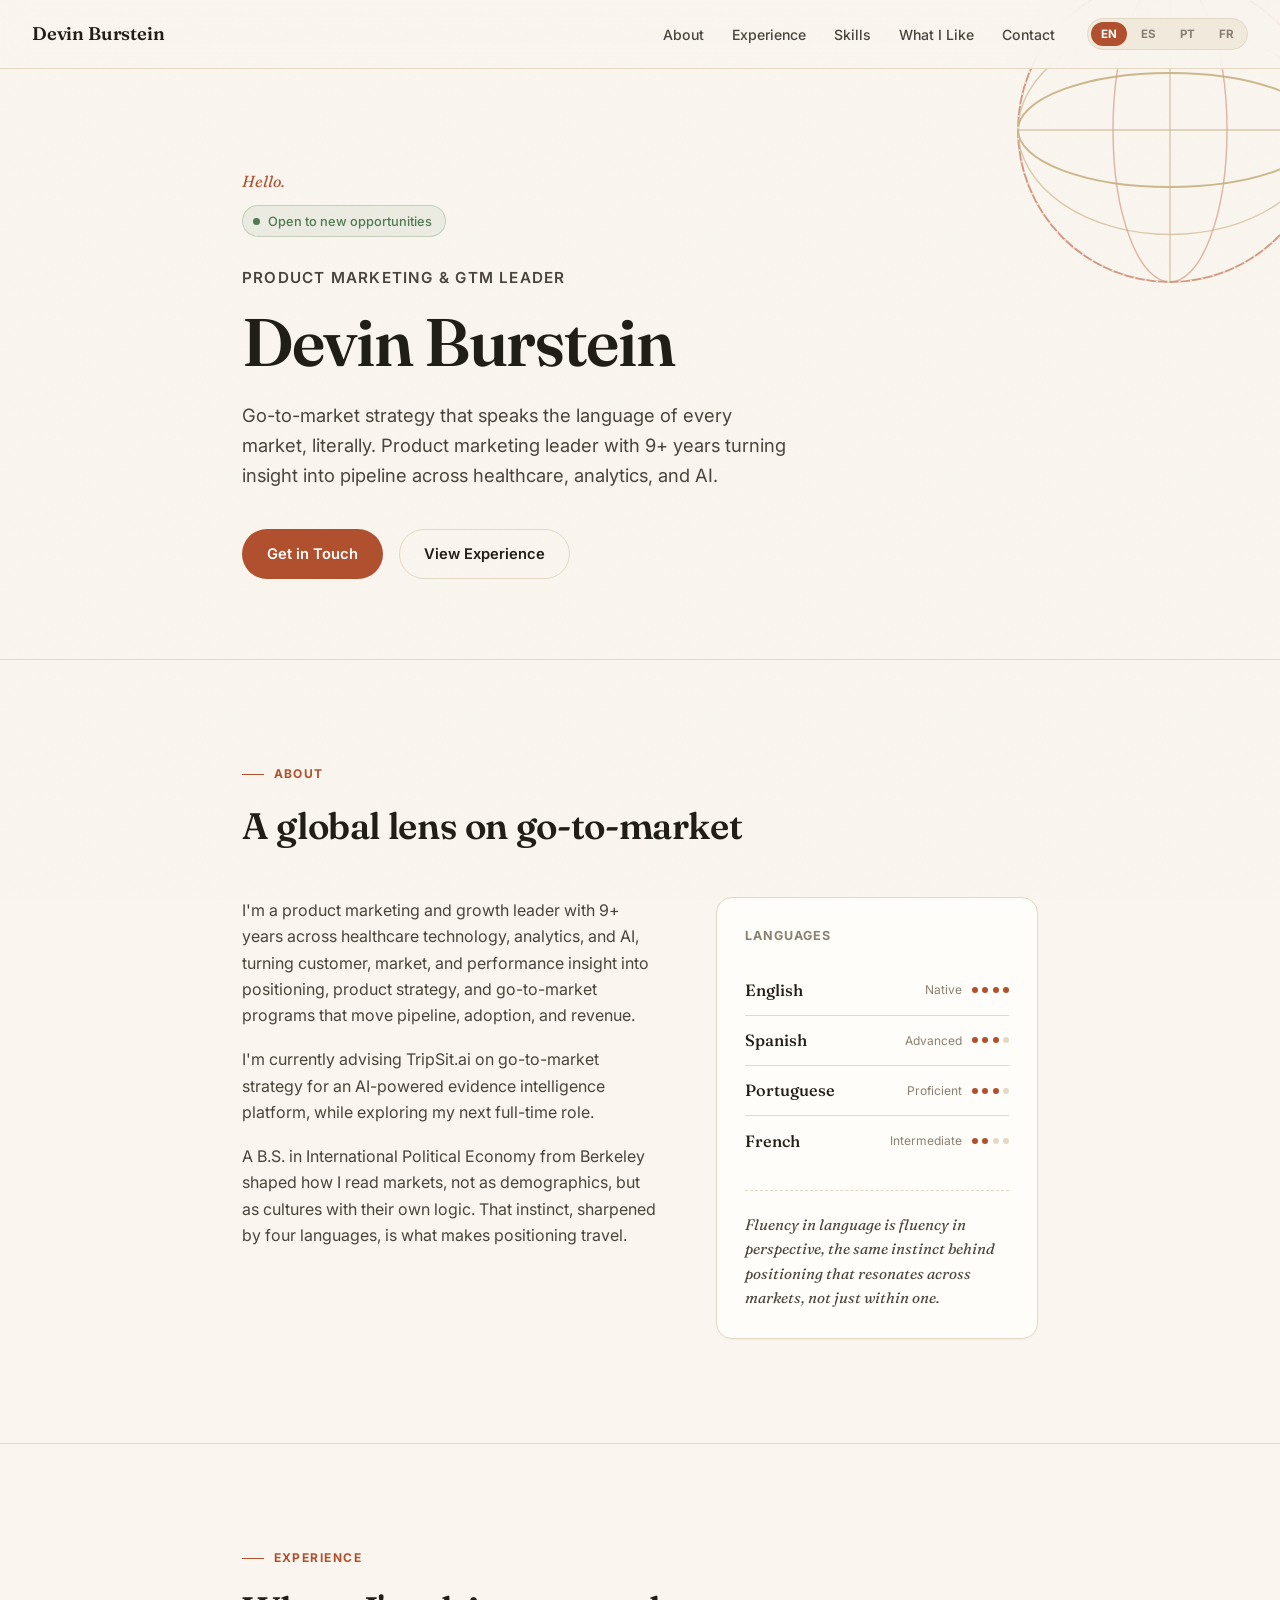
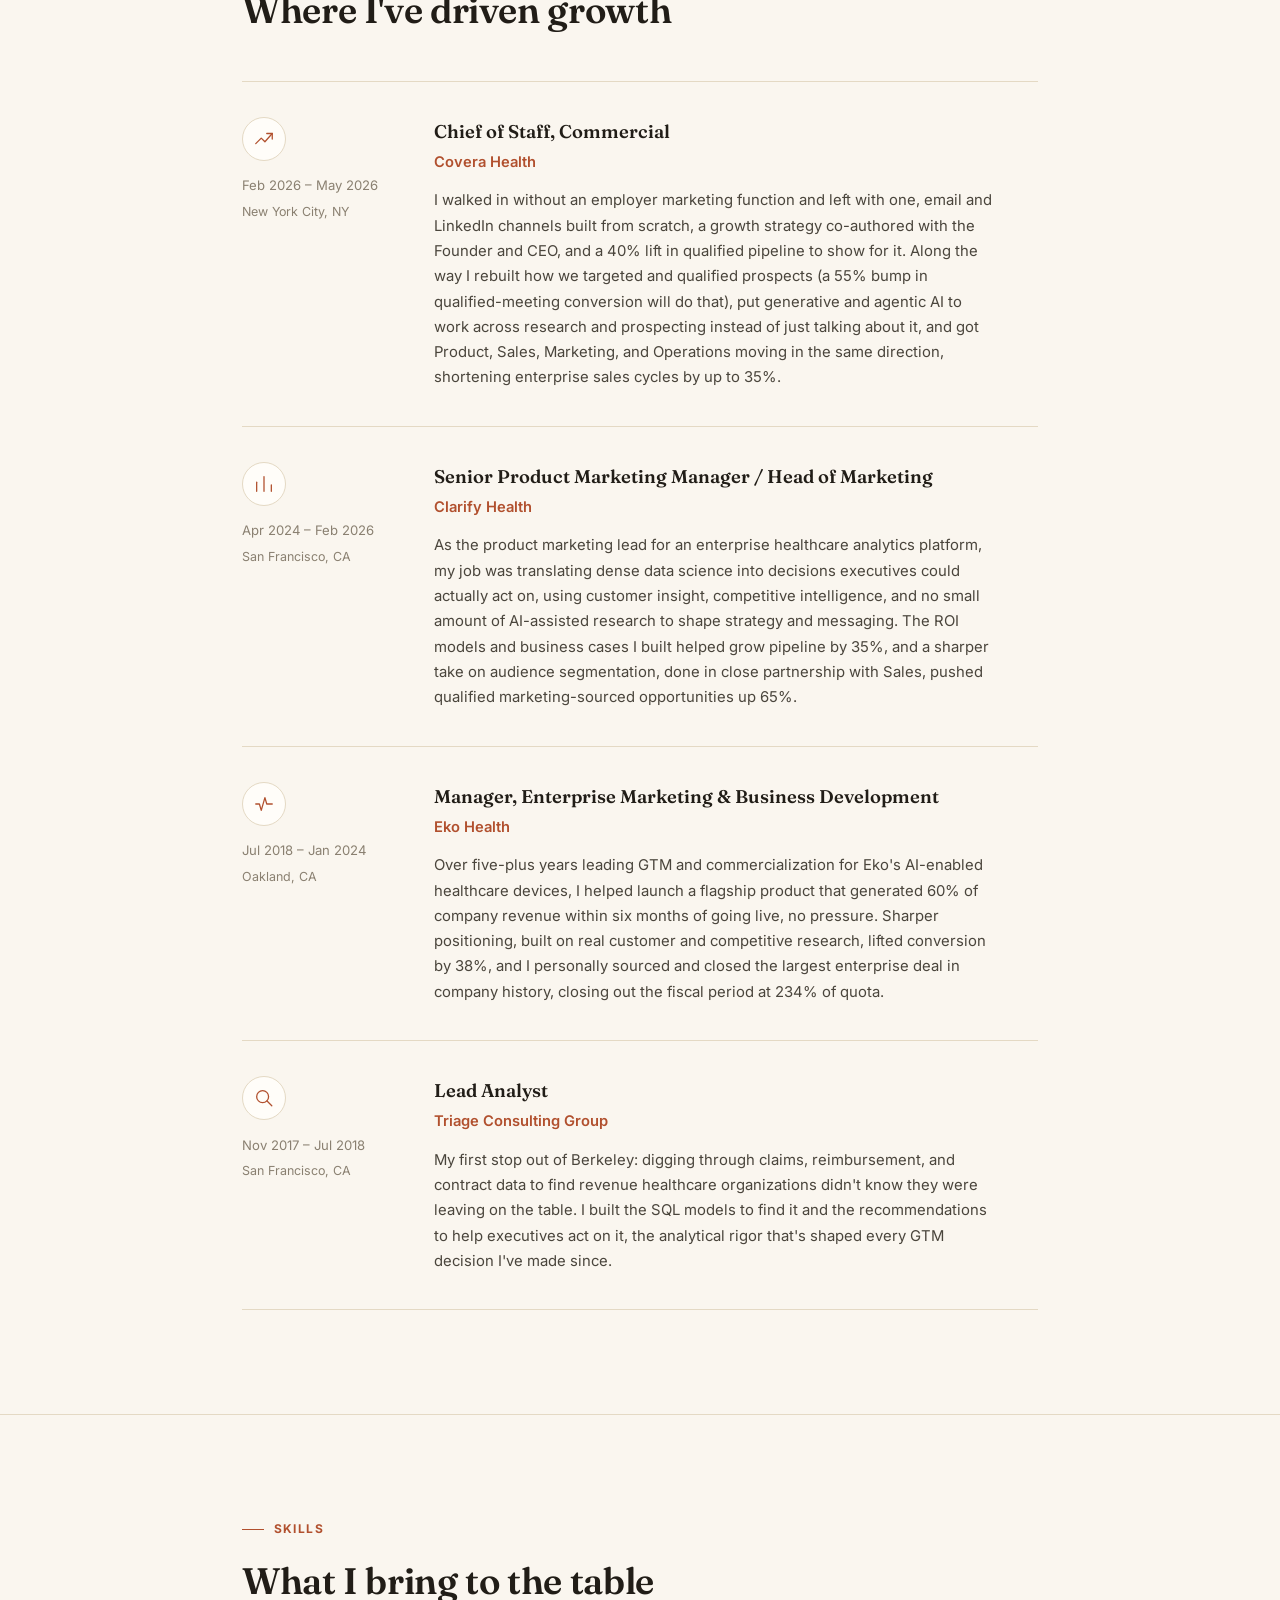
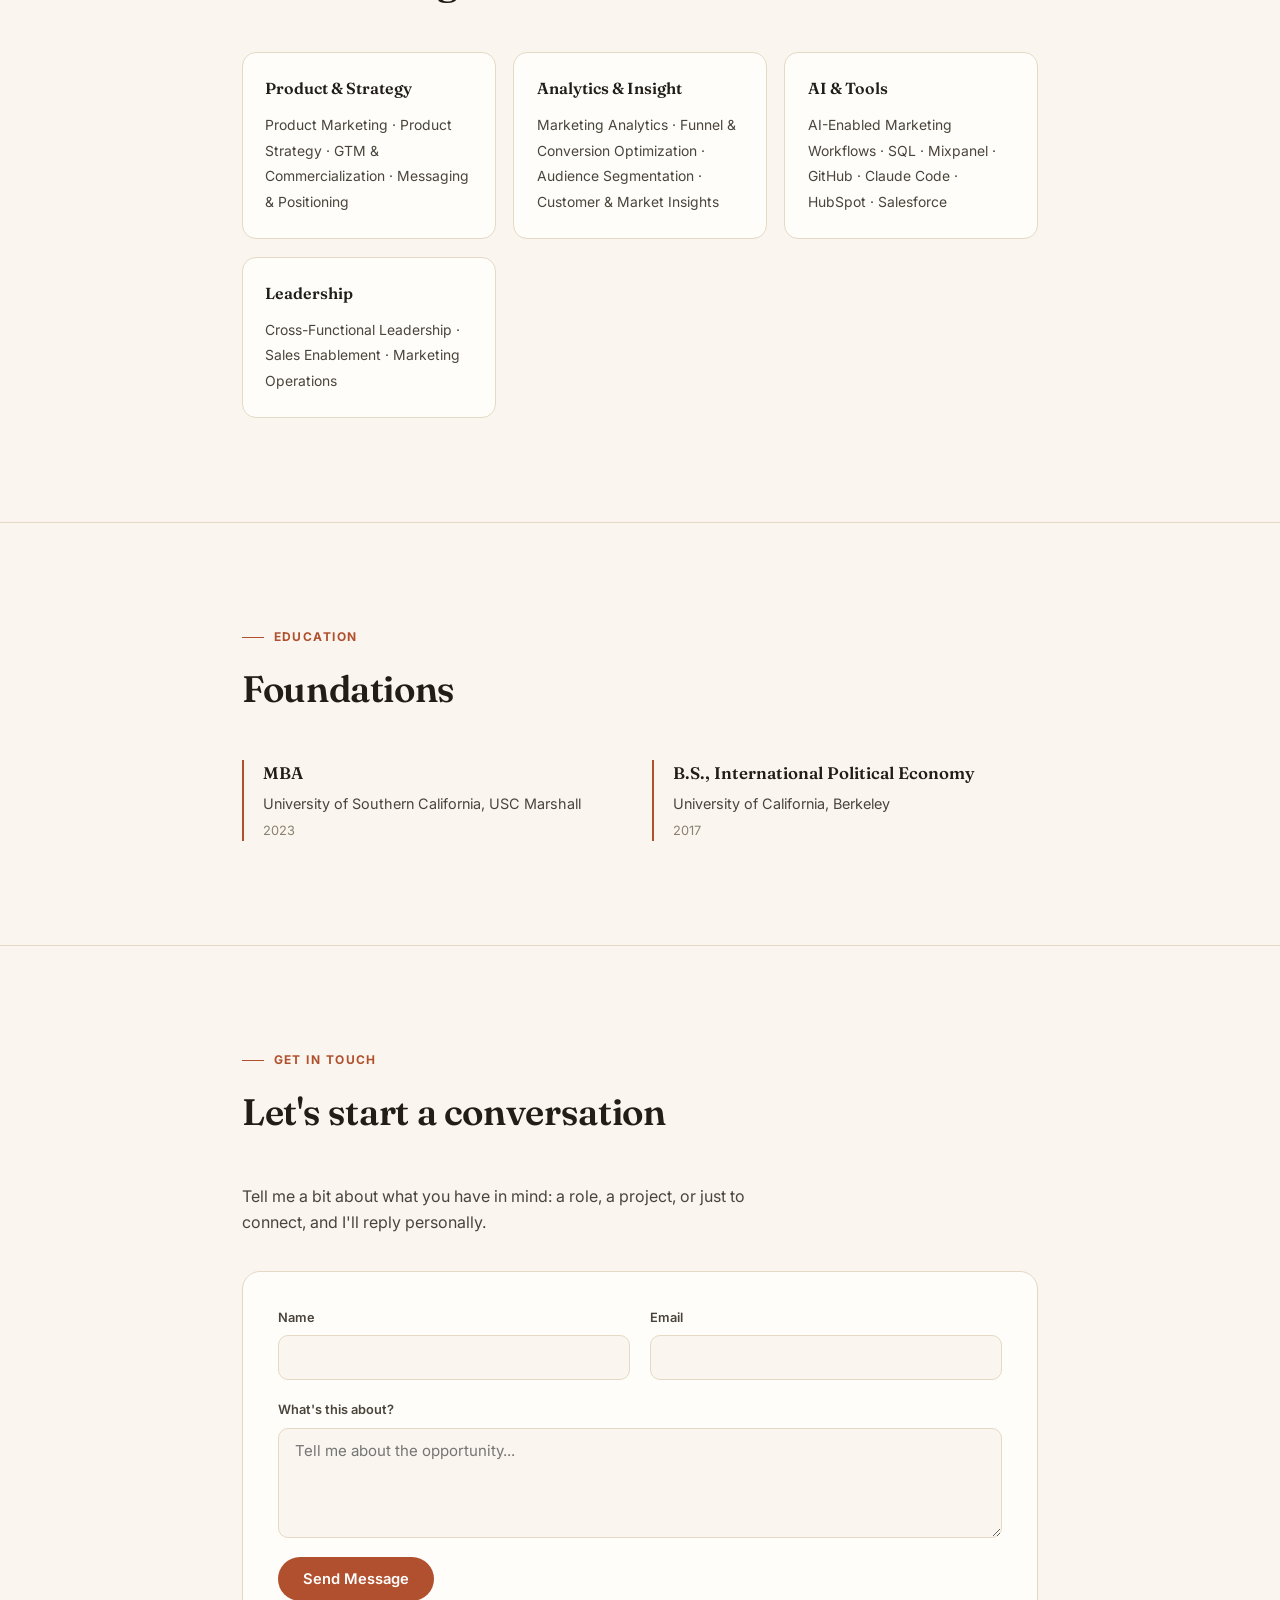
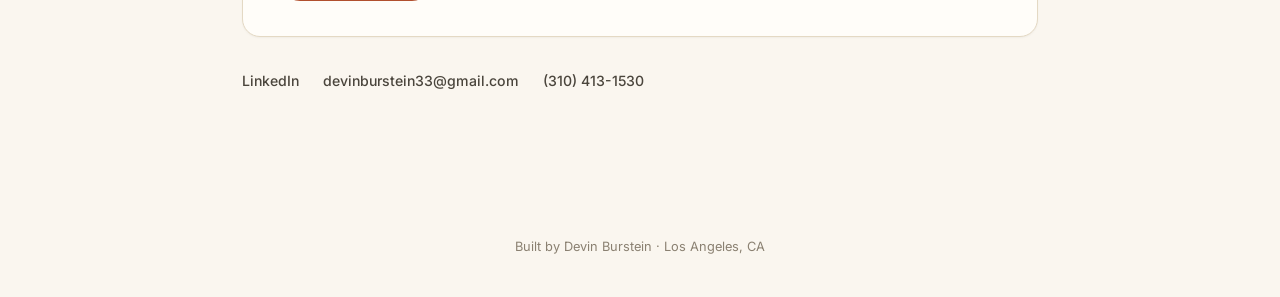
==== commit 20a5398e: "Remove em dashes, extract shared stylesheet, add What I Like page" ====
--- a/index.html
+++ b/index.html
@@ -3,507 +3,13 @@
 <head>
 <meta charset="UTF-8" />
 <meta name="viewport" content="width=device-width, initial-scale=1.0" />
-<title data-i18n="doc_title">Devin Burstein — Product Marketing & GTM Leader</title>
-<meta name="description" content="Devin Burstein — Product Marketing & GTM leader across healthcare, analytics, and AI. Fluent in four languages." />
+<title data-i18n="doc_title">Devin Burstein · Product Marketing & GTM Leader</title>
+<meta name="description" content="Devin Burstein · Product Marketing & GTM leader across healthcare, analytics, and AI. Fluent in four languages." />
 <link rel="icon" href="data:,">
 <link rel="preconnect" href="https://fonts.googleapis.com">
 <link rel="preconnect" href="https://fonts.gstatic.com" crossorigin>
 <link href="https://fonts.googleapis.com/css2?family=Fraunces:ital,opsz,wght@0,9..144,400;0,9..144,500;0,9..144,600;0,9..144,700;1,9..144,500&family=Inter:wght@400;500;600;700&display=swap" rel="stylesheet">
-<style>
-  *, *::before, *::after { box-sizing: border-box; margin: 0; padding: 0; }
-
-  :root {
-    --bg: #faf6ef;
-    --bg-soft: #f2ebdd;
-    --surface: #fffdf9;
-    --border: #e4d9c4;
-    --ink: #211d17;
-    --ink-soft: #4a453c;
-    --muted: #8a8071;
-    --accent: #b1502e;
-    --accent-soft: #d97b52;
-    --accent-tint: rgba(177, 80, 46, 0.09);
-    --gold: #a9863f;
-    --green: #4f7a52;
-    --shadow: 0 1px 2px rgba(33, 29, 23, 0.04);
-    --serif: "Fraunces", Georgia, "Times New Roman", serif;
-    --sans: "Inter", -apple-system, BlinkMacSystemFont, "Segoe UI", sans-serif;
-  }
-
-  @media (prefers-color-scheme: dark) {
-    :root {
-      --bg: #17140f;
-      --bg-soft: #1e1a14;
-      --surface: #211d17;
-      --border: #35301f;
-      --ink: #f2ebdd;
-      --ink-soft: #cfc6b4;
-      --muted: #94897a;
-      --accent: #e08355;
-      --accent-soft: #e8a37c;
-      --accent-tint: rgba(224, 131, 85, 0.12);
-      --gold: #cbab6c;
-      --green: #7fbf82;
-      --shadow: 0 1px 2px rgba(0, 0, 0, 0.3);
-    }
-  }
-
-  html { scroll-behavior: smooth; }
-
-  body {
-    background: var(--bg);
-    color: var(--ink);
-    font-family: var(--sans);
-    font-size: 16px;
-    line-height: 1.65;
-    position: relative;
-    overflow-x: hidden;
-  }
-
-  /* subtle paper grain */
-  body::before {
-    content: "";
-    position: fixed;
-    inset: 0;
-    z-index: 2000;
-    pointer-events: none;
-    opacity: 0.035;
-    background-image: url("data:image/svg+xml,%3Csvg xmlns='http://www.w3.org/2000/svg' width='120' height='120'%3E%3Cfilter id='n'%3E%3CfeTurbulence type='fractalNoise' baseFrequency='0.9' numOctaves='2' stitchTiles='stitch'/%3E%3C/filter%3E%3Crect width='100%25' height='100%25' filter='url(%23n)'/%3E%3C/svg%3E");
-    mix-blend-mode: multiply;
-  }
-
-  a { color: var(--accent); text-decoration: none; }
-  a:hover { text-decoration: underline; }
-
-  ::selection { background: var(--accent-tint); color: var(--ink); }
-
-  .container { max-width: 860px; margin: 0 auto; padding: 0 2rem; }
-
-  /* NAV */
-  nav {
-    position: fixed;
-    top: 0; left: 0; right: 0;
-    z-index: 200;
-    display: flex;
-    justify-content: space-between;
-    align-items: center;
-    padding: 1.1rem 2rem;
-    background: rgba(250, 246, 239, 0.82);
-    backdrop-filter: blur(14px);
-    -webkit-backdrop-filter: blur(14px);
-    border-bottom: 1px solid var(--border);
-  }
-  @media (prefers-color-scheme: dark) {
-    nav { background: rgba(23, 20, 15, 0.82); }
-  }
-
-  .nav-logo {
-    font-family: var(--serif);
-    font-weight: 600;
-    font-size: 1.15rem;
-    color: var(--ink);
-    letter-spacing: -0.01em;
-    white-space: nowrap;
-  }
-
-  .nav-right { display: flex; align-items: center; gap: 2rem; }
-
-  .nav-links { display: flex; gap: 1.75rem; list-style: none; }
-
-  .nav-links a {
-    color: var(--ink-soft);
-    font-size: 0.88rem;
-    font-weight: 500;
-    transition: color 0.2s;
-  }
-  .nav-links a:hover { color: var(--accent); text-decoration: none; }
-
-  .lang-switch {
-    display: flex;
-    gap: 0.25rem;
-    background: var(--bg-soft);
-    border: 1px solid var(--border);
-    border-radius: 999px;
-    padding: 0.2rem;
-  }
-
-  .lang-btn {
-    font-family: var(--sans);
-    font-size: 0.72rem;
-    font-weight: 700;
-    letter-spacing: 0.03em;
-    padding: 0.32rem 0.6rem;
-    border-radius: 999px;
-    border: none;
-    background: transparent;
-    color: var(--muted);
-    cursor: pointer;
-    transition: all 0.2s;
-  }
-  .lang-btn:hover { color: var(--ink); }
-  .lang-btn.active { background: var(--accent); color: #fff; }
-
-  /* SECTIONS */
-  section { padding: 6.5rem 0; border-bottom: 1px solid var(--border); }
-  section:last-of-type { border-bottom: none; }
-
-  .reveal { opacity: 0; transform: translateY(16px); transition: opacity 0.7s ease, transform 0.7s ease; }
-  .reveal.in { opacity: 1; transform: translateY(0); }
-
-  .section-label {
-    font-size: 0.75rem;
-    font-weight: 700;
-    letter-spacing: 0.12em;
-    text-transform: uppercase;
-    color: var(--accent);
-    margin-bottom: 0.75rem;
-    display: flex;
-    align-items: center;
-    gap: 0.6rem;
-  }
-  .section-label::before {
-    content: "";
-    width: 22px; height: 1px;
-    background: var(--accent);
-  }
-
-  h2 {
-    font-family: var(--serif);
-    font-size: clamp(1.7rem, 3.4vw, 2.3rem);
-    font-weight: 600;
-    letter-spacing: -0.01em;
-    margin-bottom: 2.5rem;
-    max-width: 26ch;
-  }
-
-  /* HERO */
-  #hero {
-    padding-top: 10.5rem;
-    padding-bottom: 5rem;
-    position: relative;
-    overflow: hidden;
-  }
-
-  .globe {
-    position: absolute;
-    top: -60px; right: -80px;
-    width: 380px; height: 380px;
-    opacity: 0.55;
-    pointer-events: none;
-    animation: spin 90s linear infinite;
-  }
-  @keyframes spin { to { transform: rotate(360deg); } }
-
-  @media (max-width: 760px) {
-    .globe { width: 220px; height: 220px; top: -20px; right: -60px; opacity: 0.4; }
-  }
-
-  .greeting-cycle {
-    font-family: var(--serif);
-    font-style: italic;
-    font-size: 1rem;
-    color: var(--accent);
-    height: 1.4em;
-    margin-bottom: 0.9rem;
-    position: relative;
-  }
-
-  .hero-status {
-    display: inline-flex;
-    align-items: center;
-    gap: 0.5rem;
-    font-size: 0.8rem;
-    font-weight: 500;
-    color: var(--green);
-    background: rgba(79, 122, 82, 0.08);
-    border: 1px solid rgba(79, 122, 82, 0.25);
-    border-radius: 999px;
-    padding: 0.3rem 0.8rem 0.3rem 0.65rem;
-    margin-bottom: 1.75rem;
-  }
-
-  .hero-status .dot {
-    width: 7px; height: 7px;
-    background: var(--green);
-    border-radius: 50%;
-    animation: pulse 2s ease-in-out infinite;
-  }
-  @keyframes pulse { 0%, 100% { opacity: 1; } 50% { opacity: 0.35; } }
-
-  .kicker {
-    font-size: 0.95rem;
-    font-weight: 600;
-    color: var(--ink-soft);
-    text-transform: uppercase;
-    letter-spacing: 0.08em;
-    margin-bottom: 1rem;
-  }
-
-  h1 {
-    font-family: var(--serif);
-    font-size: clamp(2.6rem, 7vw, 4.2rem);
-    font-weight: 600;
-    line-height: 1.05;
-    letter-spacing: -0.02em;
-    margin-bottom: 1.4rem;
-    max-width: 14ch;
-  }
-
-  .hero-tagline {
-    font-size: 1.15rem;
-    color: var(--ink-soft);
-    max-width: 46ch;
-    margin-bottom: 2.4rem;
-  }
-
-  .hero-cta { display: flex; gap: 1rem; flex-wrap: wrap; }
-
-  .btn {
-    display: inline-flex;
-    align-items: center;
-    gap: 0.4rem;
-    padding: 0.75rem 1.5rem;
-    border-radius: 999px;
-    font-size: 0.92rem;
-    font-weight: 600;
-    cursor: pointer;
-    transition: all 0.2s;
-    border: 1px solid transparent;
-    font-family: var(--sans);
-  }
-
-  .btn-primary { background: var(--accent); color: #fff; }
-  .btn-primary:hover { background: var(--ink); text-decoration: none; color: var(--bg); }
-
-  .btn-secondary { background: transparent; color: var(--ink); border-color: var(--border); }
-  .btn-secondary:hover { border-color: var(--accent); color: var(--accent); text-decoration: none; }
-
-  /* ABOUT */
-  .about-grid { display: grid; grid-template-columns: 1.3fr 1fr; gap: 3.5rem; align-items: start; }
-  @media (max-width: 720px) { .about-grid { grid-template-columns: 1fr; gap: 2.5rem; } }
-
-  .about-copy p { color: var(--ink-soft); margin-bottom: 1.1rem; max-width: 56ch; }
-  .about-copy p:last-child { margin-bottom: 0; }
-
-  .languages-card {
-    background: var(--surface);
-    border: 1px solid var(--border);
-    border-radius: 16px;
-    padding: 1.75rem;
-    box-shadow: var(--shadow);
-  }
-
-  .languages-title {
-    font-size: 0.78rem;
-    font-weight: 700;
-    text-transform: uppercase;
-    letter-spacing: 0.08em;
-    color: var(--muted);
-    margin-bottom: 1.2rem;
-  }
-
-  .lang-item {
-    display: flex;
-    justify-content: space-between;
-    align-items: center;
-    gap: 1rem;
-    padding: 0.7rem 0;
-    border-top: 1px solid var(--border);
-    cursor: pointer;
-    transition: opacity 0.2s;
-  }
-  .lang-item:first-of-type { border-top: none; }
-  .lang-item:hover { opacity: 0.7; }
-
-  .lang-name { font-family: var(--serif); font-size: 1.02rem; font-weight: 500; }
-  .lang-meta { display: flex; align-items: center; gap: 0.6rem; }
-  .lang-level { font-size: 0.75rem; color: var(--muted); white-space: nowrap; }
-
-  .lang-dots { display: flex; gap: 0.28rem; }
-  .lang-dots span {
-    width: 6px; height: 6px;
-    border-radius: 50%;
-    background: var(--border);
-  }
-  .lang-dots span.filled { background: var(--accent); }
-
-  .philosophy {
-    margin-top: 1.5rem;
-    padding-top: 1.4rem;
-    border-top: 1px dashed var(--border);
-    font-family: var(--serif);
-    font-style: italic;
-    font-size: 0.95rem;
-    color: var(--ink-soft);
-    line-height: 1.6;
-  }
-
-  /* EXPERIENCE */
-  .timeline { display: flex; flex-direction: column; }
-
-  .timeline-item {
-    display: grid;
-    grid-template-columns: 160px 1fr;
-    gap: 2rem;
-    padding: 2.2rem 0;
-    border-top: 1px solid var(--border);
-  }
-  .timeline-item:last-child { border-bottom: 1px solid var(--border); }
-
-  .timeline-meta { display: flex; flex-direction: column; gap: 0.7rem; }
-
-  .job-icon {
-    width: 44px; height: 44px;
-    border-radius: 50%;
-    border: 1px solid var(--border);
-    background: var(--surface);
-    display: flex;
-    align-items: center;
-    justify-content: center;
-    color: var(--accent);
-    flex-shrink: 0;
-  }
-  .job-icon svg { width: 22px; height: 22px; }
-
-  .timeline-date { font-size: 0.82rem; color: var(--muted); padding-top: 0.2rem; }
-  .timeline-loc { font-size: 0.78rem; color: var(--muted); margin-top: 0.3rem; }
-
-  .timeline-role { font-family: var(--serif); font-size: 1.15rem; font-weight: 600; margin-bottom: 0.15rem; }
-  .timeline-company { font-size: 0.92rem; color: var(--accent); font-weight: 600; margin-bottom: 0.9rem; }
-
-  .timeline-desc {
-    font-size: 0.93rem;
-    color: var(--ink-soft);
-    line-height: 1.7;
-    max-width: 62ch;
-  }
-
-  @media (max-width: 640px) {
-    .timeline-item { grid-template-columns: 1fr; gap: 0.8rem; }
-    .timeline-meta { flex-direction: row; align-items: center; gap: 1rem; }
-    .timeline-date { padding-top: 0; }
-  }
-
-  /* SKILLS */
-  .skills-grid {
-    display: grid;
-    grid-template-columns: repeat(auto-fill, minmax(220px, 1fr));
-    gap: 1.1rem;
-  }
-
-  .skill-card {
-    background: var(--surface);
-    border: 1px solid var(--border);
-    border-radius: 14px;
-    padding: 1.4rem;
-    transition: border-color 0.2s, transform 0.2s;
-  }
-  .skill-card:hover { border-color: var(--accent); transform: translateY(-2px); }
-
-  .skill-category {
-    font-family: var(--serif);
-    font-size: 1rem;
-    font-weight: 600;
-    color: var(--ink);
-    margin-bottom: 0.7rem;
-  }
-
-  .skill-list { font-size: 0.87rem; color: var(--ink-soft); line-height: 1.85; }
-
-  /* EDUCATION */
-  .edu-grid { display: grid; grid-template-columns: 1fr 1fr; gap: 1.5rem; }
-  @media (max-width: 640px) { .edu-grid { grid-template-columns: 1fr; } }
-
-  .edu-card { border-left: 2px solid var(--accent); padding-left: 1.2rem; }
-  .edu-degree { font-family: var(--serif); font-size: 1.05rem; font-weight: 600; margin-bottom: 0.25rem; }
-  .edu-school { font-size: 0.9rem; color: var(--ink-soft); }
-  .edu-year { font-size: 0.8rem; color: var(--muted); margin-top: 0.3rem; }
-
-  /* CONTACT */
-  #contact { text-align: left; }
-  #contact .section-label { justify-content: flex-start; }
-
-  .contact-sub { color: var(--ink-soft); margin-bottom: 2.2rem; font-size: 1rem; max-width: 52ch; }
-
-  .contact-form {
-    background: var(--surface);
-    border: 1px solid var(--border);
-    border-radius: 18px;
-    padding: 2.2rem;
-    display: flex;
-    flex-direction: column;
-    gap: 1.2rem;
-    box-shadow: var(--shadow);
-  }
-
-  .form-row { display: grid; grid-template-columns: 1fr 1fr; gap: 1.2rem; }
-  @media (max-width: 560px) { .form-row { grid-template-columns: 1fr; } }
-
-  .field { display: flex; flex-direction: column; gap: 0.45rem; }
-
-  label { font-size: 0.8rem; font-weight: 600; color: var(--ink-soft); }
-
-  input, textarea {
-    background: var(--bg);
-    border: 1px solid var(--border);
-    border-radius: 10px;
-    padding: 0.75rem 1rem;
-    color: var(--ink);
-    font-size: 0.94rem;
-    font-family: inherit;
-    transition: border-color 0.2s;
-    width: 100%;
-  }
-  input:focus, textarea:focus { outline: none; border-color: var(--accent); }
-  textarea { resize: vertical; min-height: 110px; }
-
-  .form-submit { align-self: flex-start; }
-
-  .social-links {
-    display: flex;
-    gap: 1.5rem;
-    margin-top: 2rem;
-    font-size: 0.88rem;
-    color: var(--muted);
-    flex-wrap: wrap;
-  }
-  .social-links a { color: var(--ink-soft); font-weight: 500; }
-  .social-links a:hover { color: var(--accent); }
-
-  /* FOOTER */
-  footer {
-    text-align: center;
-    padding: 2.5rem 2rem;
-    font-size: 0.8rem;
-    color: var(--muted);
-  }
-
-  /* TOAST */
-  .toast {
-    position: fixed;
-    bottom: 2rem;
-    right: 2rem;
-    left: auto;
-    max-width: calc(100vw - 4rem);
-    background: var(--ink);
-    color: var(--bg);
-    border-radius: 12px;
-    padding: 0.9rem 1.3rem;
-    font-size: 0.9rem;
-    opacity: 0;
-    transform: translateY(10px);
-    transition: all 0.3s;
-    pointer-events: none;
-    z-index: 300;
-  }
-  .toast.show { opacity: 1; transform: translateY(0); }
-
-  @media (max-width: 640px) {
-    .nav-links { display: none; }
-    .container { padding: 0 1.4rem; }
-    section { padding: 4rem 0; }
-  }
-</style>
+<link rel="stylesheet" href="style.css">
 </head>
 <body>
 
@@ -514,6 +20,7 @@
       <li><a href="#about" data-i18n="nav_about">About</a></li>
       <li><a href="#experience" data-i18n="nav_experience">Experience</a></li>
       <li><a href="#skills" data-i18n="nav_skills">Skills</a></li>
+      <li><a href="whatilike.html" data-i18n="nav_like">What I Like</a></li>
       <li><a href="#contact" data-i18n="nav_contact">Contact</a></li>
     </ul>
     <div class="lang-switch" role="group" aria-label="Language">
@@ -547,7 +54,7 @@
 
     <p class="kicker" data-i18n="kicker">Product Marketing &amp; GTM Leader</p>
     <h1>Devin Burstein</h1>
-    <p class="hero-tagline" data-i18n="tagline">Go-to-market strategy that speaks the language of every market — literally. Product marketing leader with 9+ years turning insight into pipeline across healthcare, analytics, and AI.</p>
+    <p class="hero-tagline" data-i18n="tagline">Go-to-market strategy that speaks the language of every market, literally. Product marketing leader with 9+ years turning insight into pipeline across healthcare, analytics, and AI.</p>
 
     <div class="hero-cta">
       <a href="#contact" class="btn btn-primary" data-i18n="cta_primary">Get in Touch</a>
@@ -564,9 +71,9 @@
 
     <div class="about-grid">
       <div class="about-copy">
-        <p data-i18n="about_p1">I'm a product marketing and growth leader with 9+ years across healthcare technology, analytics, and AI — turning customer, market, and performance insight into positioning, product strategy, and go-to-market programs that move pipeline, adoption, and revenue.</p>
+        <p data-i18n="about_p1">I'm a product marketing and growth leader with 9+ years across healthcare technology, analytics, and AI, turning customer, market, and performance insight into positioning, product strategy, and go-to-market programs that move pipeline, adoption, and revenue.</p>
         <p data-i18n="about_p2">I'm currently advising TripSit.ai on go-to-market strategy for an AI-powered evidence intelligence platform, while exploring my next full-time role.</p>
-        <p data-i18n="about_p3">A B.S. in International Political Economy from Berkeley shaped how I read markets — not as demographics, but as cultures with their own logic. That instinct, sharpened by four languages, is what makes positioning travel.</p>
+        <p data-i18n="about_p3">A B.S. in International Political Economy from Berkeley shaped how I read markets, not as demographics, but as cultures with their own logic. That instinct, sharpened by four languages, is what makes positioning travel.</p>
       </div>
 
       <div class="languages-card">
@@ -601,7 +108,7 @@
           </div>
         </div>
 
-        <p class="philosophy" data-i18n="philosophy">Fluency in language is fluency in perspective — the same instinct behind positioning that resonates across markets, not just within one.</p>
+        <p class="philosophy" data-i18n="philosophy">Fluency in language is fluency in perspective, the same instinct behind positioning that resonates across markets, not just within one.</p>
       </div>
     </div>
   </div>
@@ -620,14 +127,14 @@
             <svg viewBox="0 0 24 24" fill="none" stroke="currentColor" stroke-width="1.4" stroke-linecap="round" stroke-linejoin="round"><path d="M3 17l6-6 4 4 8-9"/><path d="M15 6h6v6"/></svg>
           </div>
           <div>
-            <div class="timeline-date">Feb 2026 — May 2026</div>
+            <div class="timeline-date">Feb 2026 – May 2026</div>
             <div class="timeline-loc">New York City, NY</div>
           </div>
         </div>
         <div>
-          <div class="timeline-role">Chief of Staff — Commercial</div>
+          <div class="timeline-role">Chief of Staff, Commercial</div>
           <div class="timeline-company">Covera Health</div>
-          <p class="timeline-desc">I walked in without an employer marketing function and left with one — email and LinkedIn channels built from scratch, a growth strategy co-authored with the Founder and CEO, and a 40% lift in qualified pipeline to show for it. Along the way I rebuilt how we targeted and qualified prospects (a 55% bump in qualified-meeting conversion will do that), put generative and agentic AI to work across research and prospecting instead of just talking about it, and got Product, Sales, Marketing, and Operations moving in the same direction — shortening enterprise sales cycles by up to 35%.</p>
+          <p class="timeline-desc">I walked in without an employer marketing function and left with one, email and LinkedIn channels built from scratch, a growth strategy co-authored with the Founder and CEO, and a 40% lift in qualified pipeline to show for it. Along the way I rebuilt how we targeted and qualified prospects (a 55% bump in qualified-meeting conversion will do that), put generative and agentic AI to work across research and prospecting instead of just talking about it, and got Product, Sales, Marketing, and Operations moving in the same direction, shortening enterprise sales cycles by up to 35%.</p>
         </div>
       </div>
 
@@ -637,14 +144,14 @@
             <svg viewBox="0 0 24 24" fill="none" stroke="currentColor" stroke-width="1.4" stroke-linecap="round" stroke-linejoin="round"><path d="M4 20V10"/><path d="M12 20V4"/><path d="M20 20v-7"/></svg>
           </div>
           <div>
-            <div class="timeline-date">Apr 2024 — Feb 2026</div>
+            <div class="timeline-date">Apr 2024 – Feb 2026</div>
             <div class="timeline-loc">San Francisco, CA</div>
           </div>
         </div>
         <div>
           <div class="timeline-role">Senior Product Marketing Manager / Head of Marketing</div>
           <div class="timeline-company">Clarify Health</div>
-          <p class="timeline-desc">As the product marketing lead for an enterprise healthcare analytics platform, my job was translating dense data science into decisions executives could actually act on — using customer insight, competitive intelligence, and no small amount of AI-assisted research to shape strategy and messaging. The ROI models and business cases I built helped grow pipeline by 35%, and a sharper take on audience segmentation, done in close partnership with Sales, pushed qualified marketing-sourced opportunities up 65%.</p>
+          <p class="timeline-desc">As the product marketing lead for an enterprise healthcare analytics platform, my job was translating dense data science into decisions executives could actually act on, using customer insight, competitive intelligence, and no small amount of AI-assisted research to shape strategy and messaging. The ROI models and business cases I built helped grow pipeline by 35%, and a sharper take on audience segmentation, done in close partnership with Sales, pushed qualified marketing-sourced opportunities up 65%.</p>
         </div>
       </div>
 
@@ -654,14 +161,14 @@
             <svg viewBox="0 0 24 24" fill="none" stroke="currentColor" stroke-width="1.4" stroke-linecap="round" stroke-linejoin="round"><path d="M3 12h4l2 7 4-14 2 7h6"/></svg>
           </div>
           <div>
-            <div class="timeline-date">Jul 2018 — Jan 2024</div>
+            <div class="timeline-date">Jul 2018 – Jan 2024</div>
             <div class="timeline-loc">Oakland, CA</div>
           </div>
         </div>
         <div>
           <div class="timeline-role">Manager, Enterprise Marketing &amp; Business Development</div>
           <div class="timeline-company">Eko Health</div>
-          <p class="timeline-desc">Over five-plus years leading GTM and commercialization for Eko's AI-enabled healthcare devices, I helped launch a flagship product that generated 60% of company revenue within six months of going live — no pressure. Sharper positioning, built on real customer and competitive research, lifted conversion by 38%, and I personally sourced and closed the largest enterprise deal in company history, closing out the fiscal period at 234% of quota.</p>
+          <p class="timeline-desc">Over five-plus years leading GTM and commercialization for Eko's AI-enabled healthcare devices, I helped launch a flagship product that generated 60% of company revenue within six months of going live, no pressure. Sharper positioning, built on real customer and competitive research, lifted conversion by 38%, and I personally sourced and closed the largest enterprise deal in company history, closing out the fiscal period at 234% of quota.</p>
         </div>
       </div>
 
@@ -671,14 +178,14 @@
             <svg viewBox="0 0 24 24" fill="none" stroke="currentColor" stroke-width="1.4" stroke-linecap="round" stroke-linejoin="round"><circle cx="10.5" cy="10.5" r="6.5"/><line x1="15.3" y1="15.3" x2="20.5" y2="20.5"/></svg>
           </div>
           <div>
-            <div class="timeline-date">Nov 2017 — Jul 2018</div>
+            <div class="timeline-date">Nov 2017 – Jul 2018</div>
             <div class="timeline-loc">San Francisco, CA</div>
           </div>
         </div>
         <div>
           <div class="timeline-role">Lead Analyst</div>
           <div class="timeline-company">Triage Consulting Group</div>
-          <p class="timeline-desc">My first stop out of Berkeley: digging through claims, reimbursement, and contract data to find revenue healthcare organizations didn't know they were leaving on the table. I built the SQL models to find it and the recommendations to help executives act on it — the analytical rigor that's shaped every GTM decision I've made since.</p>
+          <p class="timeline-desc">My first stop out of Berkeley: digging through claims, reimbursement, and contract data to find revenue healthcare organizations didn't know they were leaving on the table. I built the SQL models to find it and the recommendations to help executives act on it, the analytical rigor that's shaped every GTM decision I've made since.</p>
         </div>
       </div>
     </div>
@@ -719,7 +226,7 @@
     <div class="edu-grid">
       <div class="edu-card">
         <div class="edu-degree">MBA</div>
-        <div class="edu-school">University of Southern California — USC Marshall</div>
+        <div class="edu-school">University of Southern California, USC Marshall</div>
         <div class="edu-year">2023</div>
       </div>
       <div class="edu-card">
@@ -736,7 +243,7 @@
   <div class="container">
     <p class="section-label" data-i18n="contact_label">Get in Touch</p>
     <h2 data-i18n="contact_heading">Let's start a conversation</h2>
-    <p class="contact-sub" data-i18n="contact_sub">Tell me a bit about what you have in mind — a role, a project, or just to connect — and I'll reply personally.</p>
+    <p class="contact-sub" data-i18n="contact_sub">Tell me a bit about what you have in mind: a role, a project, or just to connect, and I'll reply personally.</p>
 
     <form class="contact-form" id="contactForm">
       <div class="form-row">
@@ -775,101 +282,101 @@
 <script>
   const translations = {
     en: {
-      doc_title: "Devin Burstein — Product Marketing & GTM Leader",
-      nav_about: "About", nav_experience: "Experience", nav_skills: "Skills", nav_contact: "Contact",
+      doc_title: "Devin Burstein · Product Marketing & GTM Leader",
+      nav_about: "About", nav_experience: "Experience", nav_skills: "Skills", nav_like: "What I Like", nav_contact: "Contact",
       status: "Open to new opportunities",
       kicker: "Product Marketing & GTM Leader",
-      tagline: "Go-to-market strategy that speaks the language of every market — literally. Product marketing leader with 9+ years turning insight into pipeline across healthcare, analytics, and AI.",
+      tagline: "Go-to-market strategy that speaks the language of every market, literally. Product marketing leader with 9+ years turning insight into pipeline across healthcare, analytics, and AI.",
       cta_primary: "Get in Touch", cta_secondary: "View Experience",
       about_label: "About", about_heading: "A global lens on go-to-market",
-      about_p1: "I'm a product marketing and growth leader with 9+ years across healthcare technology, analytics, and AI — turning customer, market, and performance insight into positioning, product strategy, and go-to-market programs that move pipeline, adoption, and revenue.",
+      about_p1: "I'm a product marketing and growth leader with 9+ years across healthcare technology, analytics, and AI, turning customer, market, and performance insight into positioning, product strategy, and go-to-market programs that move pipeline, adoption, and revenue.",
       about_p2: "I'm currently advising TripSit.ai on go-to-market strategy for an AI-powered evidence intelligence platform, while exploring my next full-time role.",
-      about_p3: "A B.S. in International Political Economy from Berkeley shaped how I read markets — not as demographics, but as cultures with their own logic. That instinct, sharpened by four languages, is what makes positioning travel.",
+      about_p3: "A B.S. in International Political Economy from Berkeley shaped how I read markets, not as demographics, but as cultures with their own logic. That instinct, sharpened by four languages, is what makes positioning travel.",
       languages_label: "Languages",
-      philosophy: "Fluency in language is fluency in perspective — the same instinct behind positioning that resonates across markets, not just within one.",
+      philosophy: "Fluency in language is fluency in perspective, the same instinct behind positioning that resonates across markets, not just within one.",
       experience_label: "Experience", experience_heading: "Where I've driven growth",
       skills_label: "Skills", skills_heading: "What I bring to the table",
       education_label: "Education", education_heading: "Foundations",
       contact_label: "Get in Touch", contact_heading: "Let's start a conversation",
-      contact_sub: "Tell me a bit about what you have in mind — a role, a project, or just to connect — and I'll reply personally.",
+      contact_sub: "Tell me a bit about what you have in mind: a role, a project, or just to connect, and I'll reply personally.",
       form_name: "Name", form_email: "Email", form_note: "What's this about?", form_note_ph: "Tell me about the opportunity...",
       form_submit: "Send Message",
-      toast: "Thanks — your message is on its way. I'll be in touch soon.",
+      toast: "Thanks, your message is on its way. I'll be in touch soon.",
       footer: "Built by Devin Burstein · Los Angeles, CA",
       lang_names: { en: "English", es: "Spanish", pt: "Portuguese", fr: "French" },
       lang_levels: { en: "Native", es: "Advanced", pt: "Proficient", fr: "Intermediate" }
     },
     es: {
-      doc_title: "Devin Burstein — Líder en Marketing de Producto y GTM",
-      nav_about: "Sobre mí", nav_experience: "Experiencia", nav_skills: "Habilidades", nav_contact: "Contacto",
+      doc_title: "Devin Burstein · Líder en Marketing de Producto y GTM",
+      nav_about: "Sobre mí", nav_experience: "Experiencia", nav_skills: "Habilidades", nav_like: "Lo Que Me Gusta", nav_contact: "Contacto",
       status: "Abierto a nuevas oportunidades",
       kicker: "Líder en Marketing de Producto y GTM",
-      tagline: "Estrategia go-to-market que habla el idioma de cada mercado — literalmente. Líder en marketing de producto con más de 9 años convirtiendo información en oportunidades de negocio en salud, analítica e IA.",
+      tagline: "Estrategia go-to-market que habla el idioma de cada mercado, literalmente. Líder en marketing de producto con más de 9 años convirtiendo información en oportunidades de negocio en salud, analítica e IA.",
       cta_primary: "Contáctame", cta_secondary: "Ver experiencia",
       about_label: "Sobre mí", about_heading: "Una mirada global al go-to-market",
-      about_p1: "Soy un líder en marketing de producto y crecimiento con más de 9 años de experiencia en tecnología de la salud, analítica e IA — transformando información de clientes, mercado y desempeño en posicionamiento, estrategia de producto y programas de go-to-market que impulsan el pipeline, la adopción y los ingresos.",
+      about_p1: "Soy un líder en marketing de producto y crecimiento con más de 9 años de experiencia en tecnología de la salud, analítica e IA, transformando información de clientes, mercado y desempeño en posicionamiento, estrategia de producto y programas de go-to-market que impulsan el pipeline, la adopción y los ingresos.",
       about_p2: "Actualmente asesoro a TripSit.ai en estrategia de go-to-market para una plataforma de inteligencia de evidencia impulsada por IA, mientras exploro mi próximo rol a tiempo completo.",
-      about_p3: "Mi licenciatura en Economía Política Internacional de Berkeley cambió mi forma de leer los mercados — no como datos demográficos, sino como culturas con su propia lógica. Ese instinto, afinado por cuatro idiomas, es lo que hace que un posicionamiento realmente viaje.",
+      about_p3: "Mi licenciatura en Economía Política Internacional de Berkeley cambió mi forma de leer los mercados, no como datos demográficos, sino como culturas con su propia lógica. Ese instinto, afinado por cuatro idiomas, es lo que hace que un posicionamiento realmente viaje.",
       languages_label: "Idiomas",
-      philosophy: "La fluidez en un idioma es fluidez en perspectiva — el mismo instinto detrás de un posicionamiento que resuena en distintos mercados, no solo en uno.",
+      philosophy: "La fluidez en un idioma es fluidez en perspectiva, el mismo instinto detrás de un posicionamiento que resuena en distintos mercados, no solo en uno.",
       experience_label: "Experiencia", experience_heading: "Dónde he impulsado el crecimiento",
       skills_label: "Habilidades", skills_heading: "Lo que aporto",
       education_label: "Formación", education_heading: "Formación",
       contact_label: "Ponte en contacto", contact_heading: "Empecemos una conversación",
-      contact_sub: "Cuéntame un poco sobre lo que tienes en mente — un puesto, un proyecto, o simplemente conectar — y te responderé personalmente.",
+      contact_sub: "Cuéntame un poco sobre lo que tienes en mente: un puesto, un proyecto, o simplemente conectar, y te responderé personalmente.",
       form_name: "Nombre", form_email: "Correo electrónico", form_note: "¿De qué se trata?", form_note_ph: "Cuéntame sobre la oportunidad...",
       form_submit: "Enviar mensaje",
-      toast: "Gracias — tu mensaje está en camino. Me pondré en contacto pronto.",
+      toast: "Gracias, tu mensaje está en camino. Me pondré en contacto pronto.",
       footer: "Creado por Devin Burstein · Los Ángeles, CA",
       lang_names: { en: "Inglés", es: "Español", pt: "Portugués", fr: "Francés" },
       lang_levels: { en: "Nativo", es: "Avanzado", pt: "Competente", fr: "Intermedio" }
     },
     pt: {
-      doc_title: "Devin Burstein — Líder em Marketing de Produto e GTM",
-      nav_about: "Sobre", nav_experience: "Experiência", nav_skills: "Habilidades", nav_contact: "Contato",
+      doc_title: "Devin Burstein · Líder em Marketing de Produto e GTM",
+      nav_about: "Sobre", nav_experience: "Experiência", nav_skills: "Habilidades", nav_like: "O Que Eu Gosto", nav_contact: "Contato",
       status: "Aberto a novas oportunidades",
       kicker: "Líder em Marketing de Produto e GTM",
-      tagline: "Estratégia go-to-market que fala o idioma de cada mercado — literalmente. Líder em marketing de produto com mais de 9 anos transformando insights em pipeline nas áreas de saúde, análise de dados e IA.",
+      tagline: "Estratégia go-to-market que fala o idioma de cada mercado, literalmente. Líder em marketing de produto com mais de 9 anos transformando insights em pipeline nas áreas de saúde, análise de dados e IA.",
       cta_primary: "Fale comigo", cta_secondary: "Ver experiência",
       about_label: "Sobre", about_heading: "Um olhar global sobre go-to-market",
-      about_p1: "Sou um líder em marketing de produto e crescimento com mais de 9 anos de experiência em tecnologia da saúde, análise de dados e IA — transformando insights de clientes, mercado e performance em posicionamento, estratégia de produto e programas de go-to-market que impulsionam pipeline, adoção e receita.",
+      about_p1: "Sou um líder em marketing de produto e crescimento com mais de 9 anos de experiência em tecnologia da saúde, análise de dados e IA, transformando insights de clientes, mercado e performance em posicionamento, estratégia de produto e programas de go-to-market que impulsionam pipeline, adoção e receita.",
       about_p2: "Atualmente assessoro a TripSit.ai em estratégia de go-to-market para uma plataforma de inteligência de evidências baseada em IA, enquanto exploro minha próxima posição em tempo integral.",
-      about_p3: "Minha graduação em Economia Política Internacional em Berkeley mudou a forma como leio mercados — não como dados demográficos, mas como culturas com lógica própria. Esse instinto, aprimorado por quatro idiomas, é o que faz um posicionamento realmente atravessar fronteiras.",
+      about_p3: "Minha graduação em Economia Política Internacional em Berkeley mudou a forma como leio mercados, não como dados demográficos, mas como culturas com lógica própria. Esse instinto, aprimorado por quatro idiomas, é o que faz um posicionamento realmente atravessar fronteiras.",
       languages_label: "Idiomas",
-      philosophy: "Fluência em um idioma é fluência em perspectiva — o mesmo instinto por trás de um posicionamento que ressoa em diferentes mercados, não apenas em um.",
+      philosophy: "Fluência em um idioma é fluência em perspectiva, o mesmo instinto por trás de um posicionamento que ressoa em diferentes mercados, não apenas em um.",
       experience_label: "Experiência", experience_heading: "Onde impulsionei crescimento",
       skills_label: "Habilidades", skills_heading: "O que eu trago",
       education_label: "Formação", education_heading: "Formação",
       contact_label: "Fale comigo", contact_heading: "Vamos começar uma conversa",
-      contact_sub: "Me conte um pouco sobre o que você tem em mente — uma vaga, um projeto, ou apenas para se conectar — e eu responderei pessoalmente.",
+      contact_sub: "Me conte um pouco sobre o que você tem em mente: uma vaga, um projeto, ou apenas para se conectar, e eu responderei pessoalmente.",
       form_name: "Nome", form_email: "E-mail", form_note: "Sobre o que é?", form_note_ph: "Me conte sobre a oportunidade...",
       form_submit: "Enviar mensagem",
-      toast: "Obrigado — sua mensagem está a caminho. Entrarei em contato em breve.",
+      toast: "Obrigado, sua mensagem está a caminho. Entrarei em contato em breve.",
       footer: "Criado por Devin Burstein · Los Angeles, CA",
       lang_names: { en: "Inglês", es: "Espanhol", pt: "Português", fr: "Francês" },
       lang_levels: { en: "Nativo", es: "Avançado", pt: "Proficiente", fr: "Intermediário" }
     },
     fr: {
-      doc_title: "Devin Burstein — Responsable Marketing Produit & GTM",
-      nav_about: "À propos", nav_experience: "Expérience", nav_skills: "Compétences", nav_contact: "Contact",
+      doc_title: "Devin Burstein · Responsable Marketing Produit & GTM",
+      nav_about: "À propos", nav_experience: "Expérience", nav_skills: "Compétences", nav_like: "Ce Que J'aime", nav_contact: "Contact",
       status: "Ouvert à de nouvelles opportunités",
       kicker: "Responsable Marketing Produit & GTM",
-      tagline: "Une stratégie de mise sur le marché qui parle la langue de chaque marché — littéralement. Responsable marketing produit avec plus de 9 ans d'expérience à transformer des insights en pipeline dans la santé, l'analytique et l'IA.",
+      tagline: "Une stratégie de mise sur le marché qui parle la langue de chaque marché, littéralement. Responsable marketing produit avec plus de 9 ans d'expérience à transformer des insights en pipeline dans la santé, l'analytique et l'IA.",
       cta_primary: "Me contacter", cta_secondary: "Voir mon parcours",
       about_label: "À propos", about_heading: "Un regard mondial sur la mise sur le marché",
-      about_p1: "Je suis un responsable marketing produit et croissance avec plus de 9 ans d'expérience dans la technologie de la santé, l'analytique et l'IA — transformant les insights clients, marché et performance en positionnement, stratégie produit et programmes de mise sur le marché qui font progresser le pipeline, l'adoption et le chiffre d'affaires.",
+      about_p1: "Je suis un responsable marketing produit et croissance avec plus de 9 ans d'expérience dans la technologie de la santé, l'analytique et l'IA, transformant les insights clients, marché et performance en positionnement, stratégie produit et programmes de mise sur le marché qui font progresser le pipeline, l'adoption et le chiffre d'affaires.",
       about_p2: "J'accompagne actuellement TripSit.ai sur sa stratégie de mise sur le marché pour une plateforme d'intelligence de preuves basée sur l'IA, tout en explorant mon prochain poste à temps plein.",
-      about_p3: "Ma licence en économie politique internationale de Berkeley a transformé ma façon de lire les marchés — non pas comme des données démographiques, mais comme des cultures ayant leur propre logique. Cet instinct, affiné par quatre langues, est ce qui permet à un positionnement de vraiment voyager.",
+      about_p3: "Ma licence en économie politique internationale de Berkeley a transformé ma façon de lire les marchés, non pas comme des données démographiques, mais comme des cultures ayant leur propre logique. Cet instinct, affiné par quatre langues, est ce qui permet à un positionnement de vraiment voyager.",
       languages_label: "Langues",
-      philosophy: "La maîtrise d'une langue, c'est la maîtrise d'une perspective — le même instinct qui permet un positionnement qui résonne dans plusieurs marchés, pas seulement dans un seul.",
+      philosophy: "La maîtrise d'une langue, c'est la maîtrise d'une perspective, le même instinct qui permet un positionnement qui résonne dans plusieurs marchés, pas seulement dans un seul.",
       experience_label: "Expérience", experience_heading: "Là où j'ai généré de la croissance",
       skills_label: "Compétences", skills_heading: "Ce que j'apporte",
       education_label: "Formation", education_heading: "Formation",
       contact_label: "Me contacter", contact_heading: "Engageons la conversation",
-      contact_sub: "Dites-m'en un peu plus sur ce que vous avez en tête — un poste, un projet, ou simplement pour échanger — et je vous répondrai personnellement.",
+      contact_sub: "Dites-m'en un peu plus sur ce que vous avez en tête : un poste, un projet, ou simplement pour échanger, et je vous répondrai personnellement.",
       form_name: "Nom", form_email: "E-mail", form_note: "De quoi s'agit-il ?", form_note_ph: "Parlez-moi de l'opportunité...",
       form_submit: "Envoyer le message",
-      toast: "Merci — votre message est en route. Je vous répondrai bientôt.",
+      toast: "Merci, votre message est en route. Je vous répondrai bientôt.",
       footer: "Créé par Devin Burstein · Los Angeles, CA",
       lang_names: { en: "Anglais", es: "Espagnol", pt: "Portugais", fr: "Français" },
       lang_levels: { en: "Langue maternelle", es: "Avancé", pt: "Courant", fr: "Intermédiaire" }
--- a/style.css
+++ b/style.css
@@ -0,0 +1,504 @@
+*, *::before, *::after { box-sizing: border-box; margin: 0; padding: 0; }
+
+:root {
+  --bg: #faf6ef;
+  --bg-soft: #f2ebdd;
+  --surface: #fffdf9;
+  --border: #e4d9c4;
+  --ink: #211d17;
+  --ink-soft: #4a453c;
+  --muted: #8a8071;
+  --accent: #b1502e;
+  --accent-soft: #d97b52;
+  --accent-tint: rgba(177, 80, 46, 0.09);
+  --gold: #a9863f;
+  --green: #4f7a52;
+  --shadow: 0 1px 2px rgba(33, 29, 23, 0.04);
+  --serif: "Fraunces", Georgia, "Times New Roman", serif;
+  --sans: "Inter", -apple-system, BlinkMacSystemFont, "Segoe UI", sans-serif;
+}
+
+@media (prefers-color-scheme: dark) {
+  :root {
+    --bg: #17140f;
+    --bg-soft: #1e1a14;
+    --surface: #211d17;
+    --border: #35301f;
+    --ink: #f2ebdd;
+    --ink-soft: #cfc6b4;
+    --muted: #94897a;
+    --accent: #e08355;
+    --accent-soft: #e8a37c;
+    --accent-tint: rgba(224, 131, 85, 0.12);
+    --gold: #cbab6c;
+    --green: #7fbf82;
+    --shadow: 0 1px 2px rgba(0, 0, 0, 0.3);
+  }
+}
+
+html { scroll-behavior: smooth; }
+
+body {
+  background: var(--bg);
+  color: var(--ink);
+  font-family: var(--sans);
+  font-size: 16px;
+  line-height: 1.65;
+  position: relative;
+  overflow-x: hidden;
+}
+
+/* subtle paper grain */
+body::before {
+  content: "";
+  position: fixed;
+  inset: 0;
+  z-index: 2000;
+  pointer-events: none;
+  opacity: 0.035;
+  background-image: url("data:image/svg+xml,%3Csvg xmlns='http://www.w3.org/2000/svg' width='120' height='120'%3E%3Cfilter id='n'%3E%3CfeTurbulence type='fractalNoise' baseFrequency='0.9' numOctaves='2' stitchTiles='stitch'/%3E%3C/filter%3E%3Crect width='100%25' height='100%25' filter='url(%23n)'/%3E%3C/svg%3E");
+  mix-blend-mode: multiply;
+}
+
+a { color: var(--accent); text-decoration: none; }
+a:hover { text-decoration: underline; }
+
+::selection { background: var(--accent-tint); color: var(--ink); }
+
+.container { max-width: 860px; margin: 0 auto; padding: 0 2rem; }
+
+/* NAV */
+nav {
+  position: fixed;
+  top: 0; left: 0; right: 0;
+  z-index: 200;
+  display: flex;
+  justify-content: space-between;
+  align-items: center;
+  padding: 1.1rem 2rem;
+  background: rgba(250, 246, 239, 0.82);
+  backdrop-filter: blur(14px);
+  -webkit-backdrop-filter: blur(14px);
+  border-bottom: 1px solid var(--border);
+}
+@media (prefers-color-scheme: dark) {
+  nav { background: rgba(23, 20, 15, 0.82); }
+}
+
+.nav-logo {
+  font-family: var(--serif);
+  font-weight: 600;
+  font-size: 1.15rem;
+  color: var(--ink);
+  letter-spacing: -0.01em;
+  white-space: nowrap;
+}
+
+.nav-right { display: flex; align-items: center; gap: 2rem; }
+
+.nav-links { display: flex; gap: 1.75rem; list-style: none; }
+
+.nav-links a {
+  color: var(--ink-soft);
+  font-size: 0.88rem;
+  font-weight: 500;
+  transition: color 0.2s;
+}
+.nav-links a:hover { color: var(--accent); text-decoration: none; }
+
+.lang-switch {
+  display: flex;
+  gap: 0.25rem;
+  background: var(--bg-soft);
+  border: 1px solid var(--border);
+  border-radius: 999px;
+  padding: 0.2rem;
+}
+
+.lang-btn {
+  font-family: var(--sans);
+  font-size: 0.72rem;
+  font-weight: 700;
+  letter-spacing: 0.03em;
+  padding: 0.32rem 0.6rem;
+  border-radius: 999px;
+  border: none;
+  background: transparent;
+  color: var(--muted);
+  cursor: pointer;
+  transition: all 0.2s;
+}
+.lang-btn:hover { color: var(--ink); }
+.lang-btn.active { background: var(--accent); color: #fff; }
+
+/* SECTIONS */
+section { padding: 6.5rem 0; border-bottom: 1px solid var(--border); }
+section:last-of-type { border-bottom: none; }
+
+.reveal { opacity: 0; transform: translateY(16px); transition: opacity 0.7s ease, transform 0.7s ease; }
+.reveal.in { opacity: 1; transform: translateY(0); }
+
+.section-label {
+  font-size: 0.75rem;
+  font-weight: 700;
+  letter-spacing: 0.12em;
+  text-transform: uppercase;
+  color: var(--accent);
+  margin-bottom: 0.75rem;
+  display: flex;
+  align-items: center;
+  gap: 0.6rem;
+}
+.section-label::before {
+  content: "";
+  width: 22px; height: 1px;
+  background: var(--accent);
+}
+
+h2 {
+  font-family: var(--serif);
+  font-size: clamp(1.7rem, 3.4vw, 2.3rem);
+  font-weight: 600;
+  letter-spacing: -0.01em;
+  margin-bottom: 2.5rem;
+  max-width: 26ch;
+}
+
+/* HERO */
+#hero {
+  padding-top: 10.5rem;
+  padding-bottom: 5rem;
+  position: relative;
+  overflow: hidden;
+}
+
+.globe {
+  position: absolute;
+  top: -60px; right: -80px;
+  width: 380px; height: 380px;
+  opacity: 0.55;
+  pointer-events: none;
+  animation: spin 90s linear infinite;
+}
+@keyframes spin { to { transform: rotate(360deg); } }
+
+@media (max-width: 760px) {
+  .globe { width: 220px; height: 220px; top: -20px; right: -60px; opacity: 0.4; }
+}
+
+.greeting-cycle {
+  font-family: var(--serif);
+  font-style: italic;
+  font-size: 1rem;
+  color: var(--accent);
+  height: 1.4em;
+  margin-bottom: 0.9rem;
+  position: relative;
+}
+
+.hero-status {
+  display: inline-flex;
+  align-items: center;
+  gap: 0.5rem;
+  font-size: 0.8rem;
+  font-weight: 500;
+  color: var(--green);
+  background: rgba(79, 122, 82, 0.08);
+  border: 1px solid rgba(79, 122, 82, 0.25);
+  border-radius: 999px;
+  padding: 0.3rem 0.8rem 0.3rem 0.65rem;
+  margin-bottom: 1.75rem;
+}
+
+.hero-status .dot {
+  width: 7px; height: 7px;
+  background: var(--green);
+  border-radius: 50%;
+  animation: pulse 2s ease-in-out infinite;
+}
+@keyframes pulse { 0%, 100% { opacity: 1; } 50% { opacity: 0.35; } }
+
+.kicker {
+  font-size: 0.95rem;
+  font-weight: 600;
+  color: var(--ink-soft);
+  text-transform: uppercase;
+  letter-spacing: 0.08em;
+  margin-bottom: 1rem;
+}
+
+h1 {
+  font-family: var(--serif);
+  font-size: clamp(2.6rem, 7vw, 4.2rem);
+  font-weight: 600;
+  line-height: 1.05;
+  letter-spacing: -0.02em;
+  margin-bottom: 1.4rem;
+  max-width: 14ch;
+}
+
+.hero-tagline {
+  font-size: 1.15rem;
+  color: var(--ink-soft);
+  max-width: 46ch;
+  margin-bottom: 2.4rem;
+}
+
+.hero-cta { display: flex; gap: 1rem; flex-wrap: wrap; }
+
+.btn {
+  display: inline-flex;
+  align-items: center;
+  gap: 0.4rem;
+  padding: 0.75rem 1.5rem;
+  border-radius: 999px;
+  font-size: 0.92rem;
+  font-weight: 600;
+  cursor: pointer;
+  transition: all 0.2s;
+  border: 1px solid transparent;
+  font-family: var(--sans);
+}
+
+.btn-primary { background: var(--accent); color: #fff; }
+.btn-primary:hover { background: var(--ink); text-decoration: none; color: var(--bg); }
+
+.btn-secondary { background: transparent; color: var(--ink); border-color: var(--border); }
+.btn-secondary:hover { border-color: var(--accent); color: var(--accent); text-decoration: none; }
+
+/* ABOUT */
+.about-grid { display: grid; grid-template-columns: 1.3fr 1fr; gap: 3.5rem; align-items: start; }
+@media (max-width: 720px) { .about-grid { grid-template-columns: 1fr; gap: 2.5rem; } }
+
+.about-copy p { color: var(--ink-soft); margin-bottom: 1.1rem; max-width: 56ch; }
+.about-copy p:last-child { margin-bottom: 0; }
+
+.languages-card {
+  background: var(--surface);
+  border: 1px solid var(--border);
+  border-radius: 16px;
+  padding: 1.75rem;
+  box-shadow: var(--shadow);
+}
+
+.languages-title {
+  font-size: 0.78rem;
+  font-weight: 700;
+  text-transform: uppercase;
+  letter-spacing: 0.08em;
+  color: var(--muted);
+  margin-bottom: 1.2rem;
+}
+
+.lang-item {
+  display: flex;
+  justify-content: space-between;
+  align-items: center;
+  gap: 1rem;
+  padding: 0.7rem 0;
+  border-top: 1px solid var(--border);
+  cursor: pointer;
+  transition: opacity 0.2s;
+}
+.lang-item:first-of-type { border-top: none; }
+.lang-item:hover { opacity: 0.7; }
+
+.lang-name { font-family: var(--serif); font-size: 1.02rem; font-weight: 500; }
+.lang-meta { display: flex; align-items: center; gap: 0.6rem; }
+.lang-level { font-size: 0.75rem; color: var(--muted); white-space: nowrap; }
+
+.lang-dots { display: flex; gap: 0.28rem; }
+.lang-dots span {
+  width: 6px; height: 6px;
+  border-radius: 50%;
+  background: var(--border);
+}
+.lang-dots span.filled { background: var(--accent); }
+
+.philosophy {
+  margin-top: 1.5rem;
+  padding-top: 1.4rem;
+  border-top: 1px dashed var(--border);
+  font-family: var(--serif);
+  font-style: italic;
+  font-size: 0.95rem;
+  color: var(--ink-soft);
+  line-height: 1.6;
+}
+
+/* EXPERIENCE */
+.timeline { display: flex; flex-direction: column; }
+
+.timeline-item {
+  display: grid;
+  grid-template-columns: 160px 1fr;
+  gap: 2rem;
+  padding: 2.2rem 0;
+  border-top: 1px solid var(--border);
+}
+.timeline-item:last-child { border-bottom: 1px solid var(--border); }
+
+.timeline-meta { display: flex; flex-direction: column; gap: 0.7rem; }
+
+.job-icon {
+  width: 44px; height: 44px;
+  border-radius: 50%;
+  border: 1px solid var(--border);
+  background: var(--surface);
+  display: flex;
+  align-items: center;
+  justify-content: center;
+  color: var(--accent);
+  flex-shrink: 0;
+}
+.job-icon svg { width: 22px; height: 22px; }
+
+.timeline-date { font-size: 0.82rem; color: var(--muted); padding-top: 0.2rem; }
+.timeline-loc { font-size: 0.78rem; color: var(--muted); margin-top: 0.3rem; }
+
+.timeline-role { font-family: var(--serif); font-size: 1.15rem; font-weight: 600; margin-bottom: 0.15rem; }
+.timeline-company { font-size: 0.92rem; color: var(--accent); font-weight: 600; margin-bottom: 0.9rem; }
+
+.timeline-desc {
+  font-size: 0.93rem;
+  color: var(--ink-soft);
+  line-height: 1.7;
+  max-width: 62ch;
+}
+
+@media (max-width: 640px) {
+  .timeline-item { grid-template-columns: 1fr; gap: 0.8rem; }
+  .timeline-meta { flex-direction: row; align-items: center; gap: 1rem; }
+  .timeline-date { padding-top: 0; }
+}
+
+/* SKILLS */
+.skills-grid {
+  display: grid;
+  grid-template-columns: repeat(auto-fill, minmax(220px, 1fr));
+  gap: 1.1rem;
+}
+
+.skill-card {
+  background: var(--surface);
+  border: 1px solid var(--border);
+  border-radius: 14px;
+  padding: 1.4rem;
+  transition: border-color 0.2s, transform 0.2s;
+}
+.skill-card:hover { border-color: var(--accent); transform: translateY(-2px); }
+
+.skill-category {
+  font-family: var(--serif);
+  font-size: 1rem;
+  font-weight: 600;
+  color: var(--ink);
+  margin-bottom: 0.7rem;
+}
+
+.skill-list { font-size: 0.87rem; color: var(--ink-soft); line-height: 1.85; }
+
+/* EDUCATION */
+.edu-grid { display: grid; grid-template-columns: 1fr 1fr; gap: 1.5rem; }
+@media (max-width: 640px) { .edu-grid { grid-template-columns: 1fr; } }
+
+.edu-card { border-left: 2px solid var(--accent); padding-left: 1.2rem; }
+.edu-degree { font-family: var(--serif); font-size: 1.05rem; font-weight: 600; margin-bottom: 0.25rem; }
+.edu-school { font-size: 0.9rem; color: var(--ink-soft); }
+.edu-year { font-size: 0.8rem; color: var(--muted); margin-top: 0.3rem; }
+
+/* CONTACT */
+#contact { text-align: left; }
+#contact .section-label { justify-content: flex-start; }
+
+.contact-sub { color: var(--ink-soft); margin-bottom: 2.2rem; font-size: 1rem; max-width: 52ch; }
+
+.contact-form {
+  background: var(--surface);
+  border: 1px solid var(--border);
+  border-radius: 18px;
+  padding: 2.2rem;
+  display: flex;
+  flex-direction: column;
+  gap: 1.2rem;
+  box-shadow: var(--shadow);
+}
+
+.form-row { display: grid; grid-template-columns: 1fr 1fr; gap: 1.2rem; }
+@media (max-width: 560px) { .form-row { grid-template-columns: 1fr; } }
+
+.field { display: flex; flex-direction: column; gap: 0.45rem; }
+
+label { font-size: 0.8rem; font-weight: 600; color: var(--ink-soft); }
+
+input, textarea {
+  background: var(--bg);
+  border: 1px solid var(--border);
+  border-radius: 10px;
+  padding: 0.75rem 1rem;
+  color: var(--ink);
+  font-size: 0.94rem;
+  font-family: inherit;
+  transition: border-color 0.2s;
+  width: 100%;
+}
+input:focus, textarea:focus { outline: none; border-color: var(--accent); }
+textarea { resize: vertical; min-height: 110px; }
+
+.form-submit { align-self: flex-start; }
+
+.social-links {
+  display: flex;
+  gap: 1.5rem;
+  margin-top: 2rem;
+  font-size: 0.88rem;
+  color: var(--muted);
+  flex-wrap: wrap;
+}
+.social-links a { color: var(--ink-soft); font-weight: 500; }
+.social-links a:hover { color: var(--accent); }
+
+/* FOOTER */
+footer {
+  text-align: center;
+  padding: 2.5rem 2rem;
+  font-size: 0.8rem;
+  color: var(--muted);
+}
+
+/* TOAST */
+.toast {
+  position: fixed;
+  bottom: 2rem;
+  right: 2rem;
+  left: auto;
+  max-width: calc(100vw - 4rem);
+  background: var(--ink);
+  color: var(--bg);
+  border-radius: 12px;
+  padding: 0.9rem 1.3rem;
+  font-size: 0.9rem;
+  opacity: 0;
+  transform: translateY(10px);
+  transition: all 0.3s;
+  pointer-events: none;
+  z-index: 300;
+}
+.toast.show { opacity: 1; transform: translateY(0); }
+
+/* PAGE HEADER (non-home pages) */
+.page-header {
+  padding-top: 10.5rem;
+  padding-bottom: 3rem;
+}
+.page-header h1 {
+  font-size: clamp(2.2rem, 5.5vw, 3.2rem);
+  max-width: none;
+}
+.page-header .hero-tagline { margin-bottom: 0; }
+
+@media (max-width: 640px) {
+  .nav-links { display: none; }
+  .container { padding: 0 1.4rem; }
+  section { padding: 4rem 0; }
+}
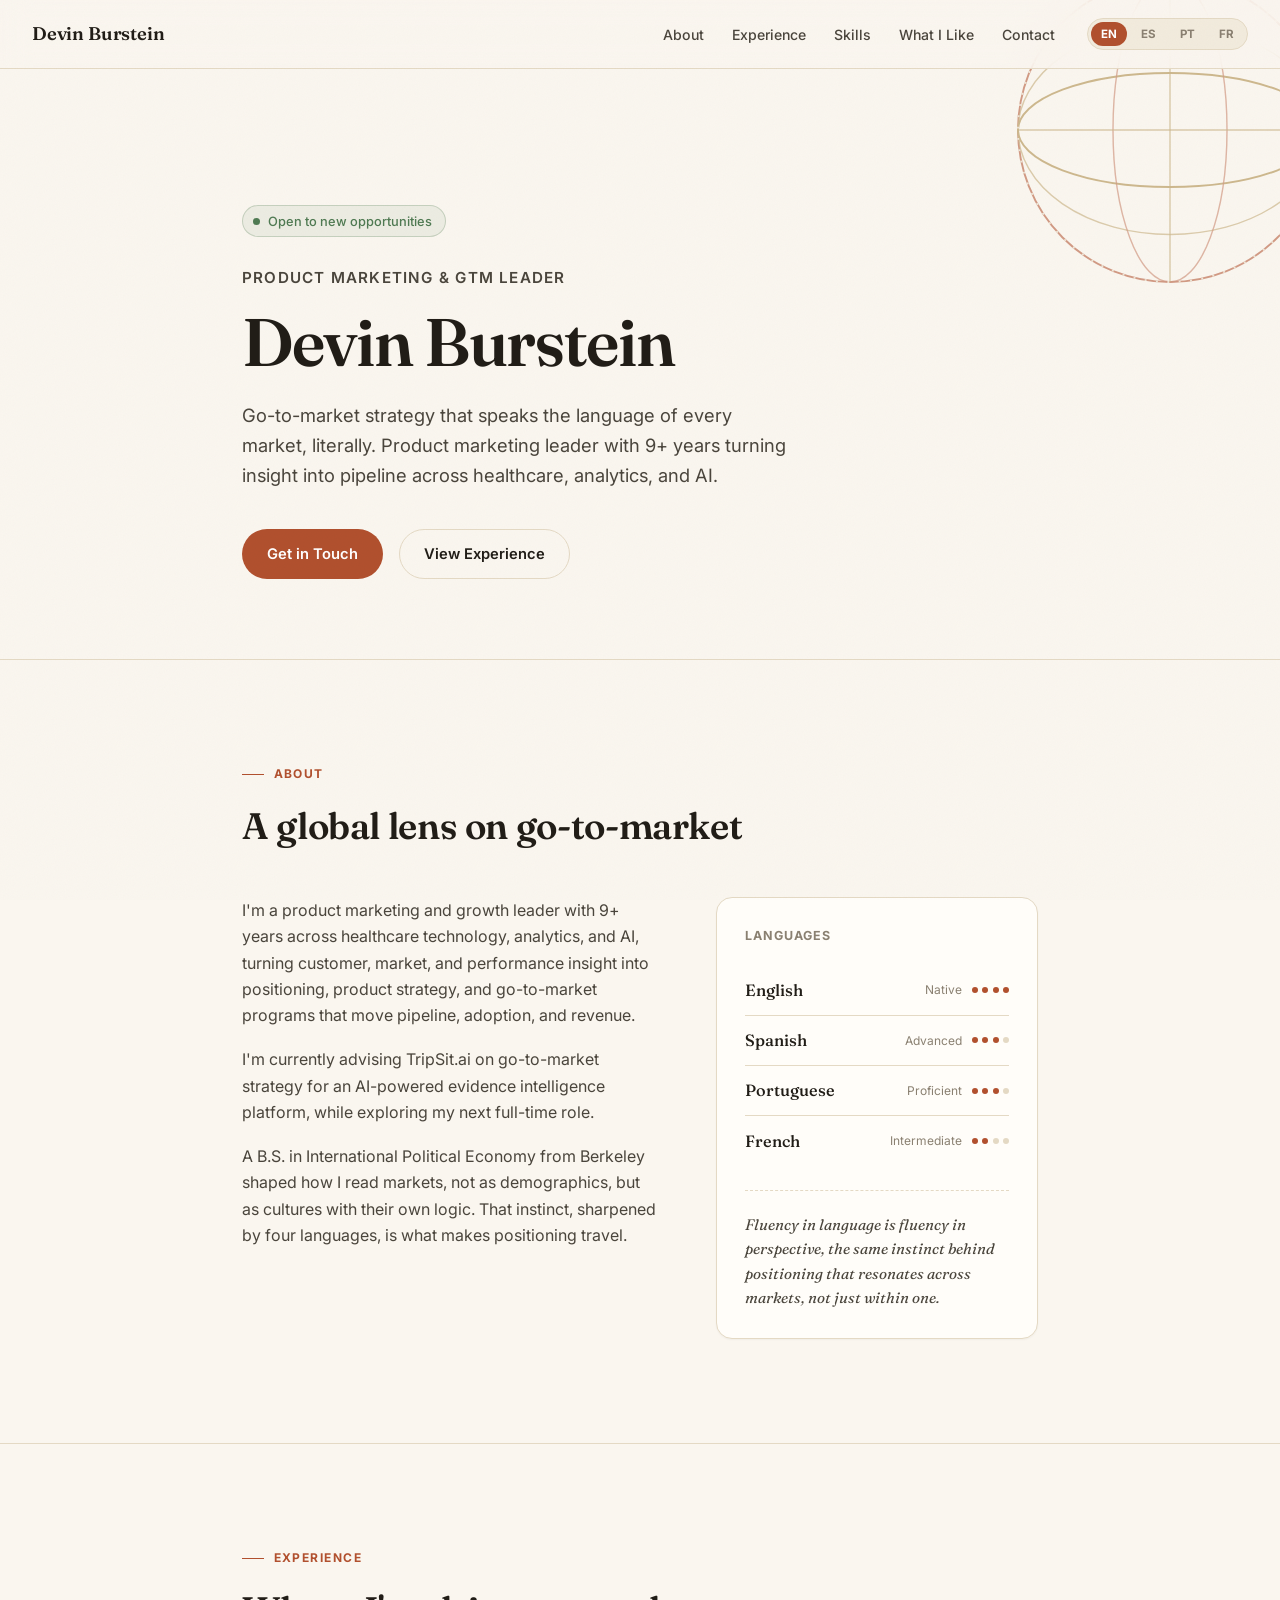
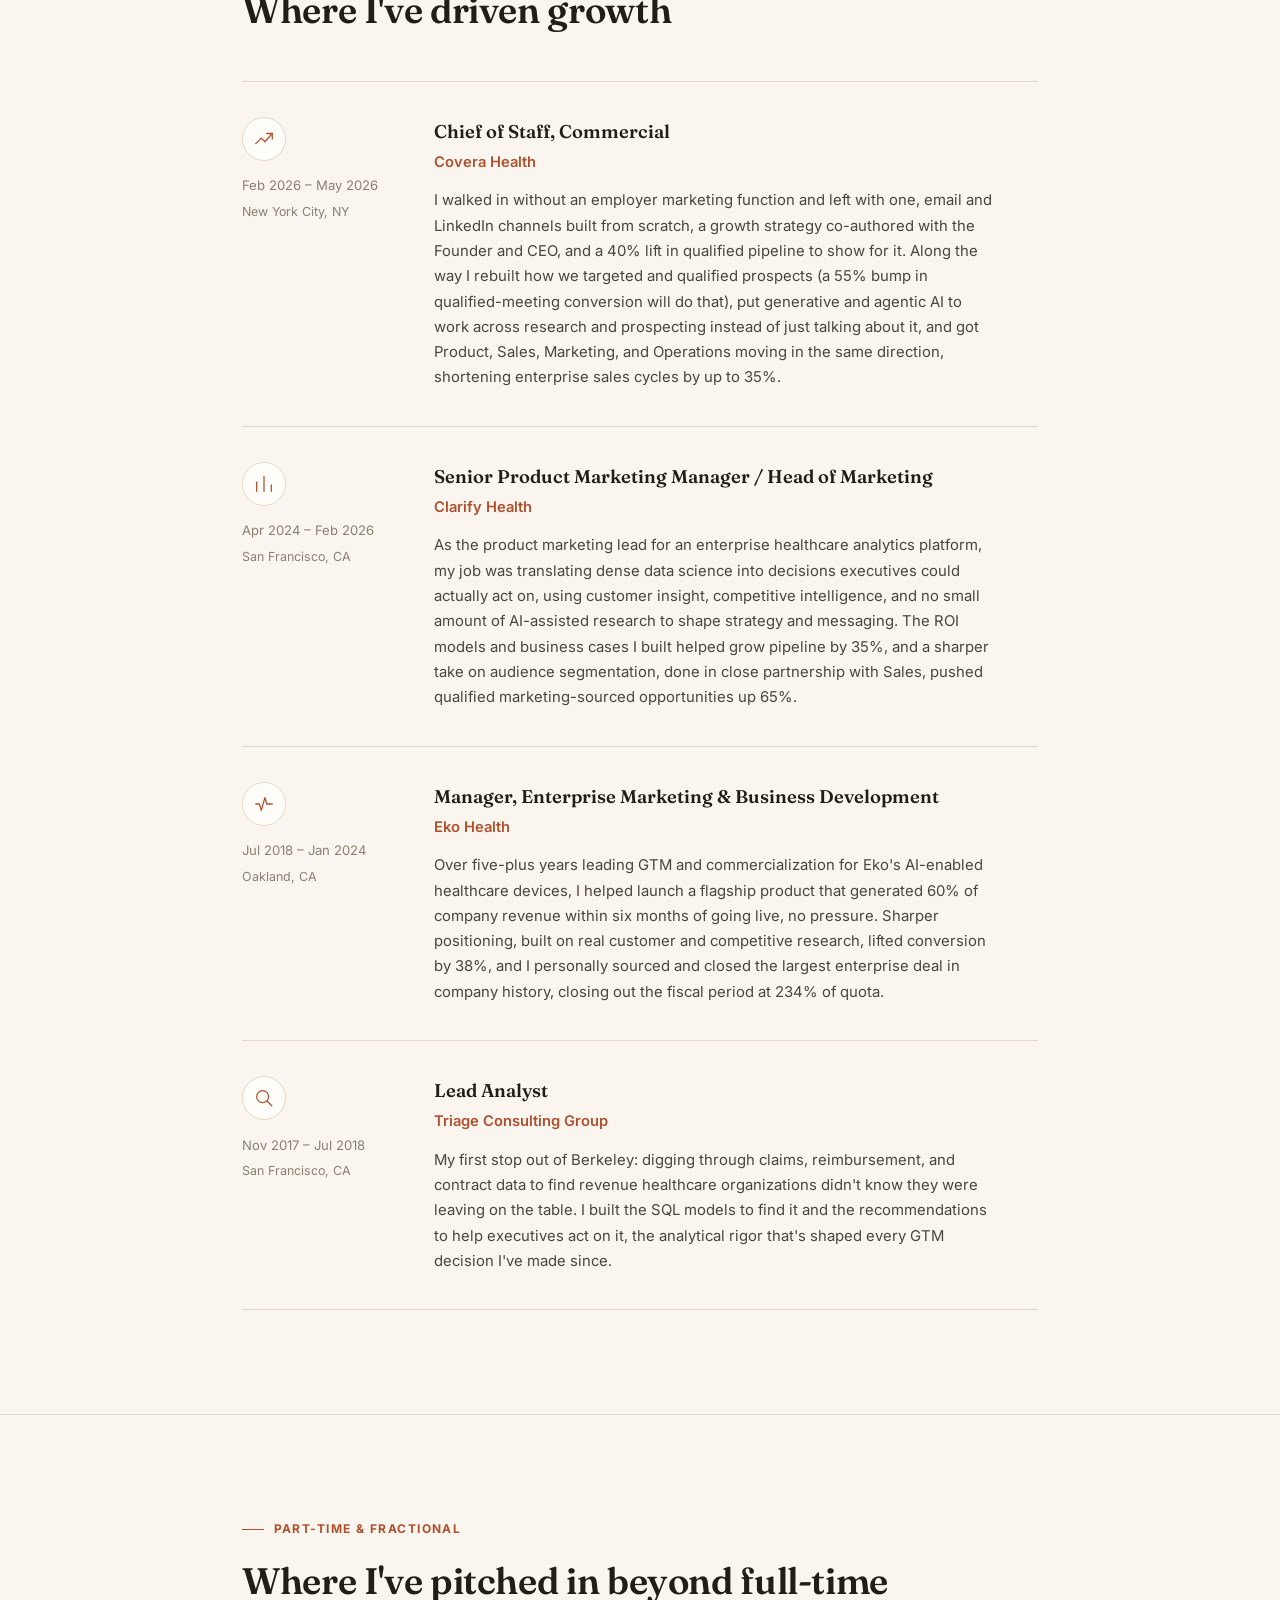
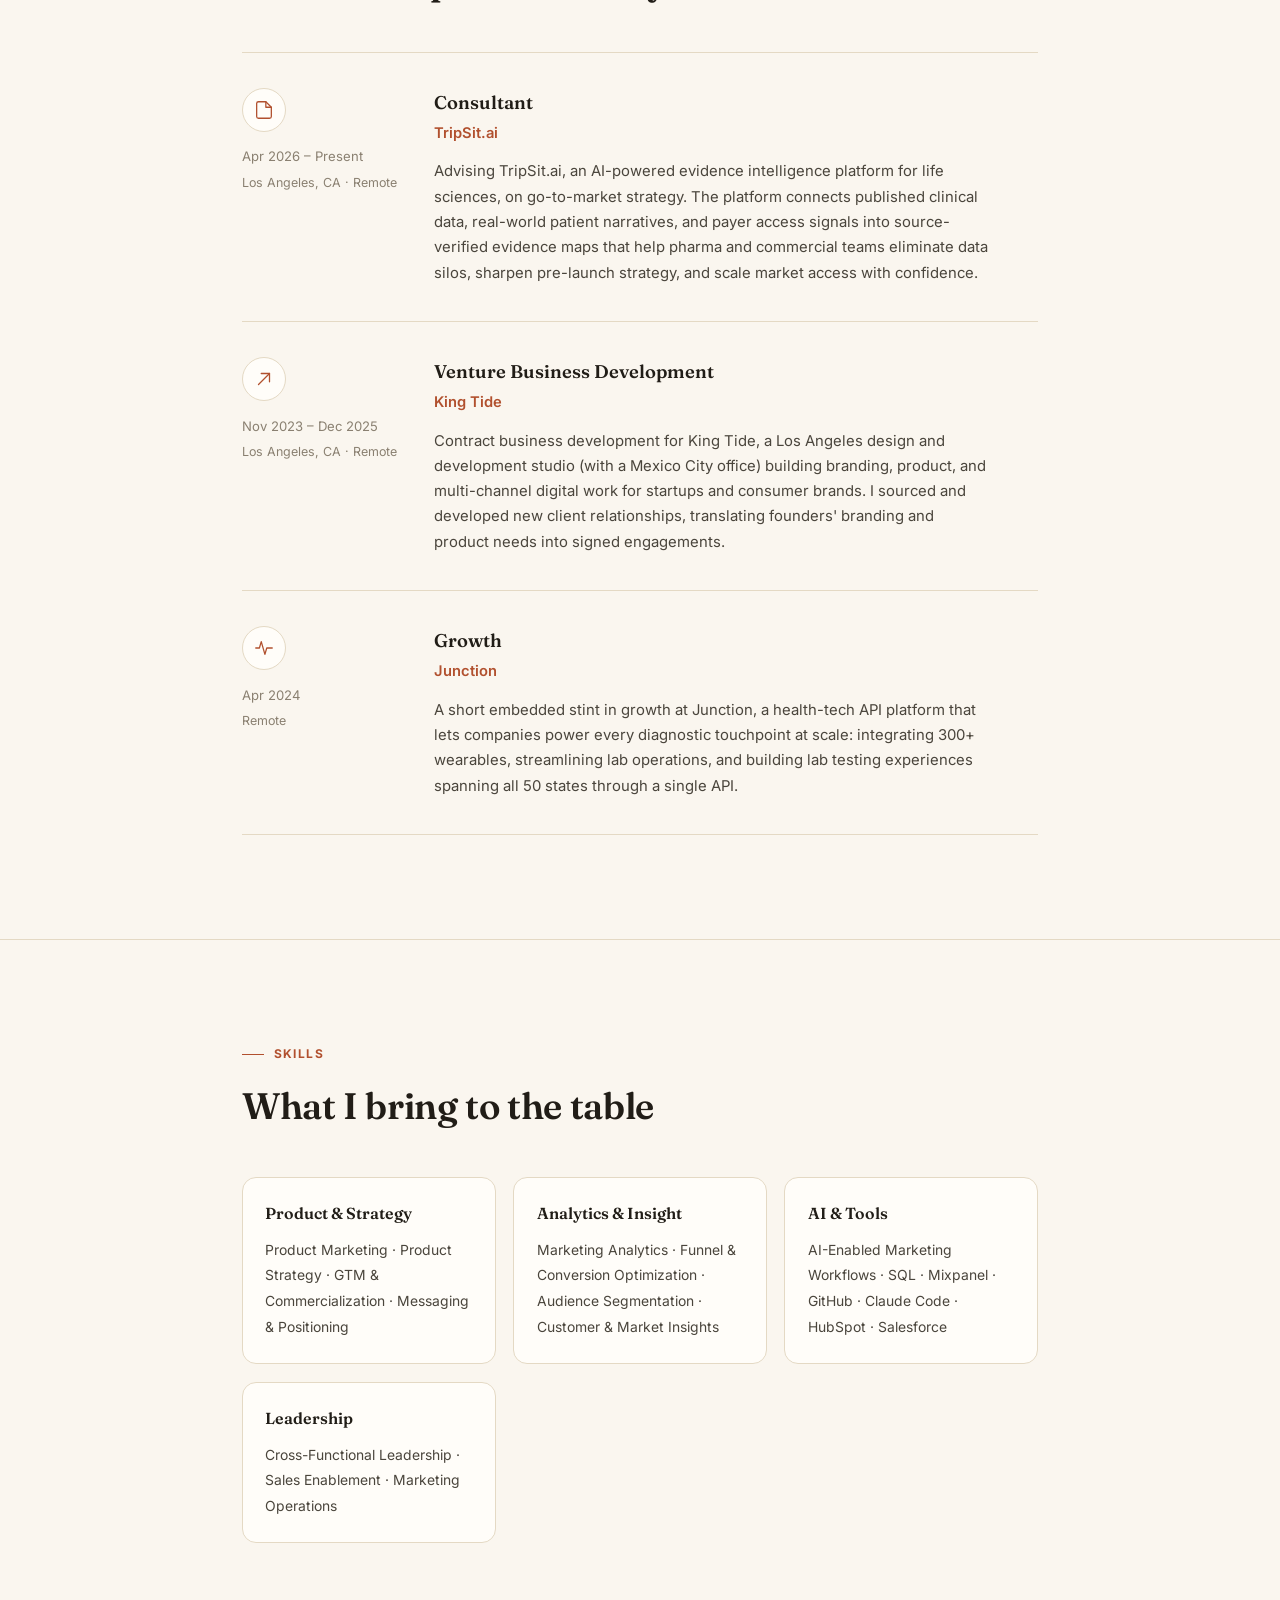
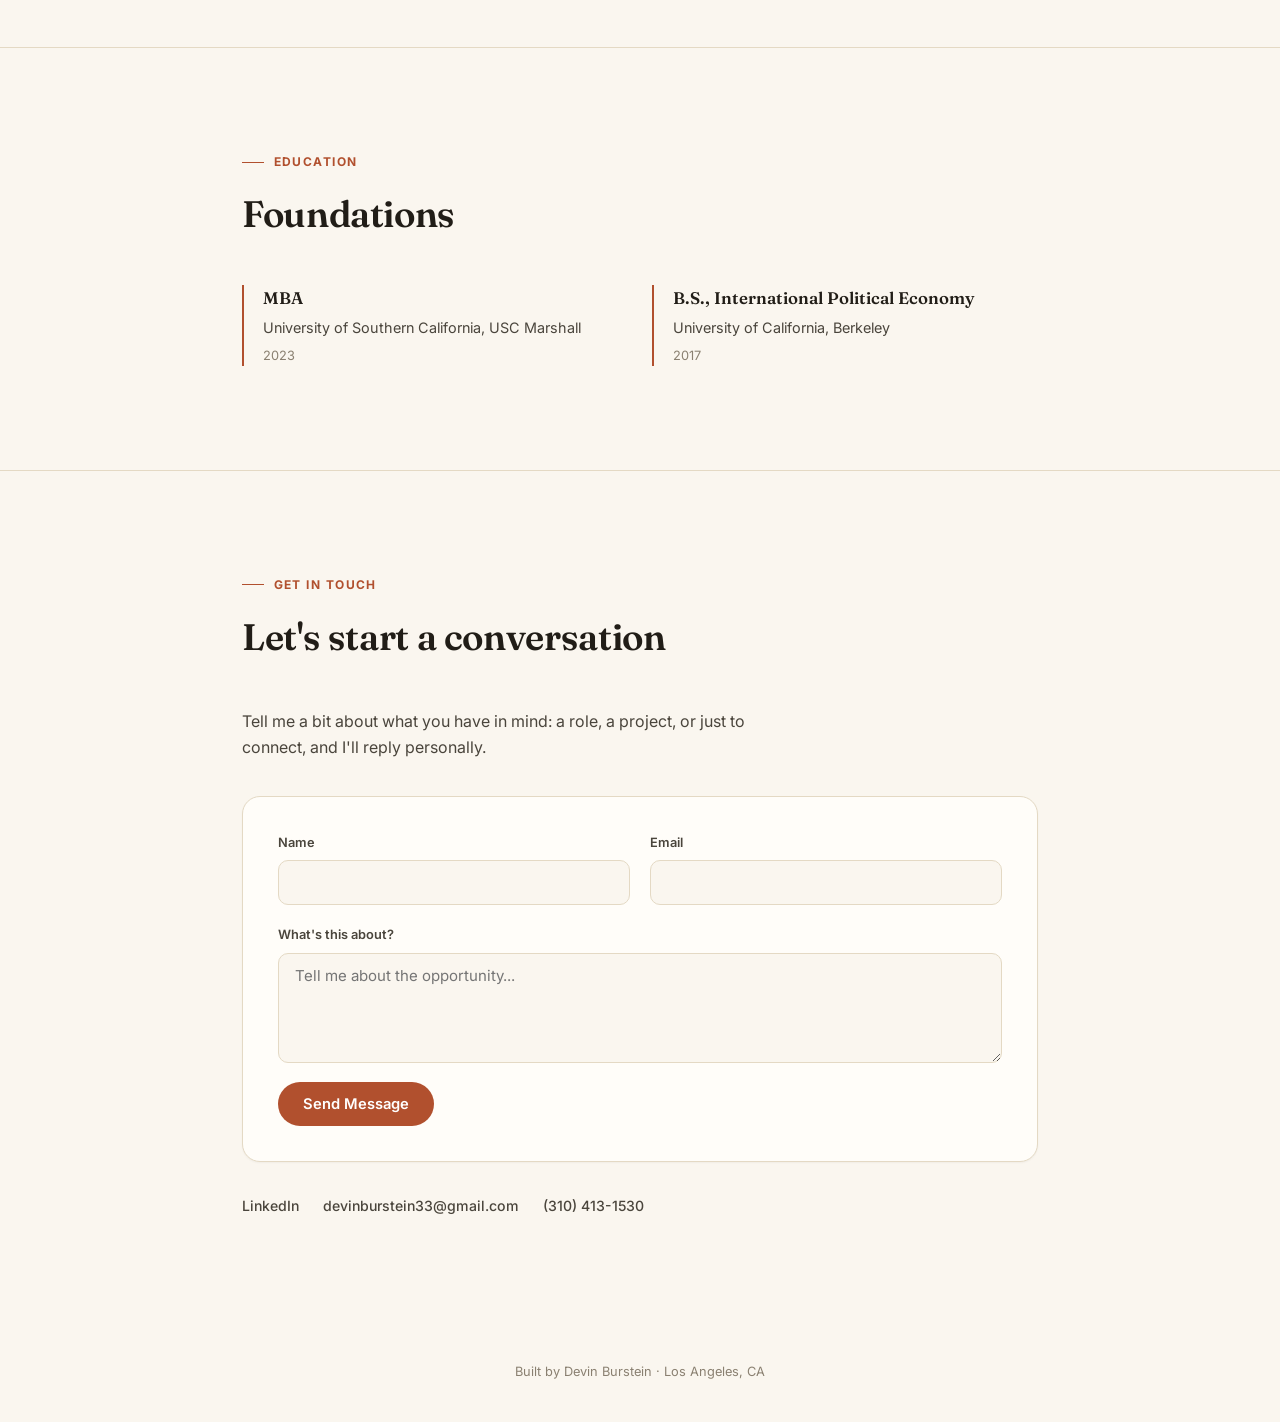
==== commit bcfcdd07: "Add Part-Time & Fractional experience section" ====
--- a/index.html
+++ b/index.html
@@ -186,6 +186,67 @@
           <div class="timeline-role">Lead Analyst</div>
           <div class="timeline-company">Triage Consulting Group</div>
           <p class="timeline-desc">My first stop out of Berkeley: digging through claims, reimbursement, and contract data to find revenue healthcare organizations didn't know they were leaving on the table. I built the SQL models to find it and the recommendations to help executives act on it, the analytical rigor that's shaped every GTM decision I've made since.</p>
+        </div>
+      </div>
+    </div>
+  </div>
+</section>
+
+<!-- FRACTIONAL -->
+<section id="fractional" class="reveal">
+  <div class="container">
+    <p class="section-label" data-i18n="fractional_label">Part-Time &amp; Fractional</p>
+    <h2 data-i18n="fractional_heading">Where I've pitched in beyond full-time</h2>
+
+    <div class="timeline">
+      <div class="timeline-item">
+        <div class="timeline-meta">
+          <div class="job-icon" title="AI evidence intelligence">
+            <svg viewBox="0 0 24 24" fill="none" stroke="currentColor" stroke-width="1.4" stroke-linecap="round" stroke-linejoin="round"><path d="M14 3H6a2 2 0 0 0-2 2v14a2 2 0 0 0 2 2h12a2 2 0 0 0 2-2V9z"/><path d="M14 3v6h6"/></svg>
+          </div>
+          <div>
+            <div class="timeline-date">Apr 2026 – Present</div>
+            <div class="timeline-loc">Los Angeles, CA · Remote</div>
+          </div>
+        </div>
+        <div>
+          <div class="timeline-role">Consultant</div>
+          <div class="timeline-company">TripSit.ai</div>
+          <p class="timeline-desc">Advising TripSit.ai, an AI-powered evidence intelligence platform for life sciences, on go-to-market strategy. The platform connects published clinical data, real-world patient narratives, and payer access signals into source-verified evidence maps that help pharma and commercial teams eliminate data silos, sharpen pre-launch strategy, and scale market access with confidence.</p>
+        </div>
+      </div>
+
+      <div class="timeline-item">
+        <div class="timeline-meta">
+          <div class="job-icon" title="Venture business development">
+            <svg viewBox="0 0 24 24" fill="none" stroke="currentColor" stroke-width="1.4" stroke-linecap="round" stroke-linejoin="round"><path d="M6 18L18 6"/><path d="M9 6h9v9"/></svg>
+          </div>
+          <div>
+            <div class="timeline-date">Nov 2023 – Dec 2025</div>
+            <div class="timeline-loc">Los Angeles, CA · Remote</div>
+          </div>
+        </div>
+        <div>
+          <div class="timeline-role">Venture Business Development</div>
+          <div class="timeline-company">King Tide</div>
+          <p class="timeline-desc">Contract business development for King Tide, a Los Angeles design and development studio (with a Mexico City office) building branding, product, and multi-channel digital work for startups and consumer brands. I sourced and developed new client relationships, translating founders' branding and product needs into signed engagements.</p>
+        </div>
+      </div>
+
+      <div class="timeline-item">
+        <div class="timeline-meta">
+          <div class="job-icon" title="Diagnostics infrastructure">
+            <svg viewBox="0 0 24 24" fill="none" stroke="currentColor" stroke-width="1.4" stroke-linecap="round" stroke-linejoin="round"><path d="M3 12h4l2-7 4 14 2-7h6"/></svg>
+          </div>
+          <div>
+            <div class="timeline-date">Apr 2024</div>
+            <div class="timeline-loc">Remote</div>
+          </div>
+        </div>
+        <div>
+          <div class="timeline-role">Growth</div>
+          <div class="timeline-company">Junction</div>
+          <p class="timeline-desc">A short embedded stint in growth at Junction, a health-tech API platform that lets companies power every diagnostic touchpoint at scale: integrating 300+ wearables, streamlining lab operations, and building lab testing experiences spanning all 50 states through a single API.</p>
         </div>
       </div>
     </div>
@@ -295,6 +356,7 @@
       languages_label: "Languages",
       philosophy: "Fluency in language is fluency in perspective, the same instinct behind positioning that resonates across markets, not just within one.",
       experience_label: "Experience", experience_heading: "Where I've driven growth",
+      fractional_label: "Part-Time & Fractional", fractional_heading: "Where I've pitched in beyond full-time",
       skills_label: "Skills", skills_heading: "What I bring to the table",
       education_label: "Education", education_heading: "Foundations",
       contact_label: "Get in Touch", contact_heading: "Let's start a conversation",
@@ -320,6 +382,7 @@
       languages_label: "Idiomas",
       philosophy: "La fluidez en un idioma es fluidez en perspectiva, el mismo instinto detrás de un posicionamiento que resuena en distintos mercados, no solo en uno.",
       experience_label: "Experiencia", experience_heading: "Dónde he impulsado el crecimiento",
+      fractional_label: "Tiempo Parcial y Fraccional", fractional_heading: "Dónde he colaborado más allá de un rol de tiempo completo",
       skills_label: "Habilidades", skills_heading: "Lo que aporto",
       education_label: "Formación", education_heading: "Formación",
       contact_label: "Ponte en contacto", contact_heading: "Empecemos una conversación",
@@ -345,6 +408,7 @@
       languages_label: "Idiomas",
       philosophy: "Fluência em um idioma é fluência em perspectiva, o mesmo instinto por trás de um posicionamento que ressoa em diferentes mercados, não apenas em um.",
       experience_label: "Experiência", experience_heading: "Onde impulsionei crescimento",
+      fractional_label: "Meio Período e Fracionado", fractional_heading: "Onde colaborei além de um cargo em tempo integral",
       skills_label: "Habilidades", skills_heading: "O que eu trago",
       education_label: "Formação", education_heading: "Formação",
       contact_label: "Fale comigo", contact_heading: "Vamos começar uma conversa",
@@ -370,6 +434,7 @@
       languages_label: "Langues",
       philosophy: "La maîtrise d'une langue, c'est la maîtrise d'une perspective, le même instinct qui permet un positionnement qui résonne dans plusieurs marchés, pas seulement dans un seul.",
       experience_label: "Expérience", experience_heading: "Là où j'ai généré de la croissance",
+      fractional_label: "Temps Partiel et Fractionné", fractional_heading: "Là où j'ai contribué au-delà d'un poste à temps plein",
       skills_label: "Compétences", skills_heading: "Ce que j'apporte",
       education_label: "Formation", education_heading: "Formation",
       contact_label: "Me contacter", contact_heading: "Engageons la conversation",
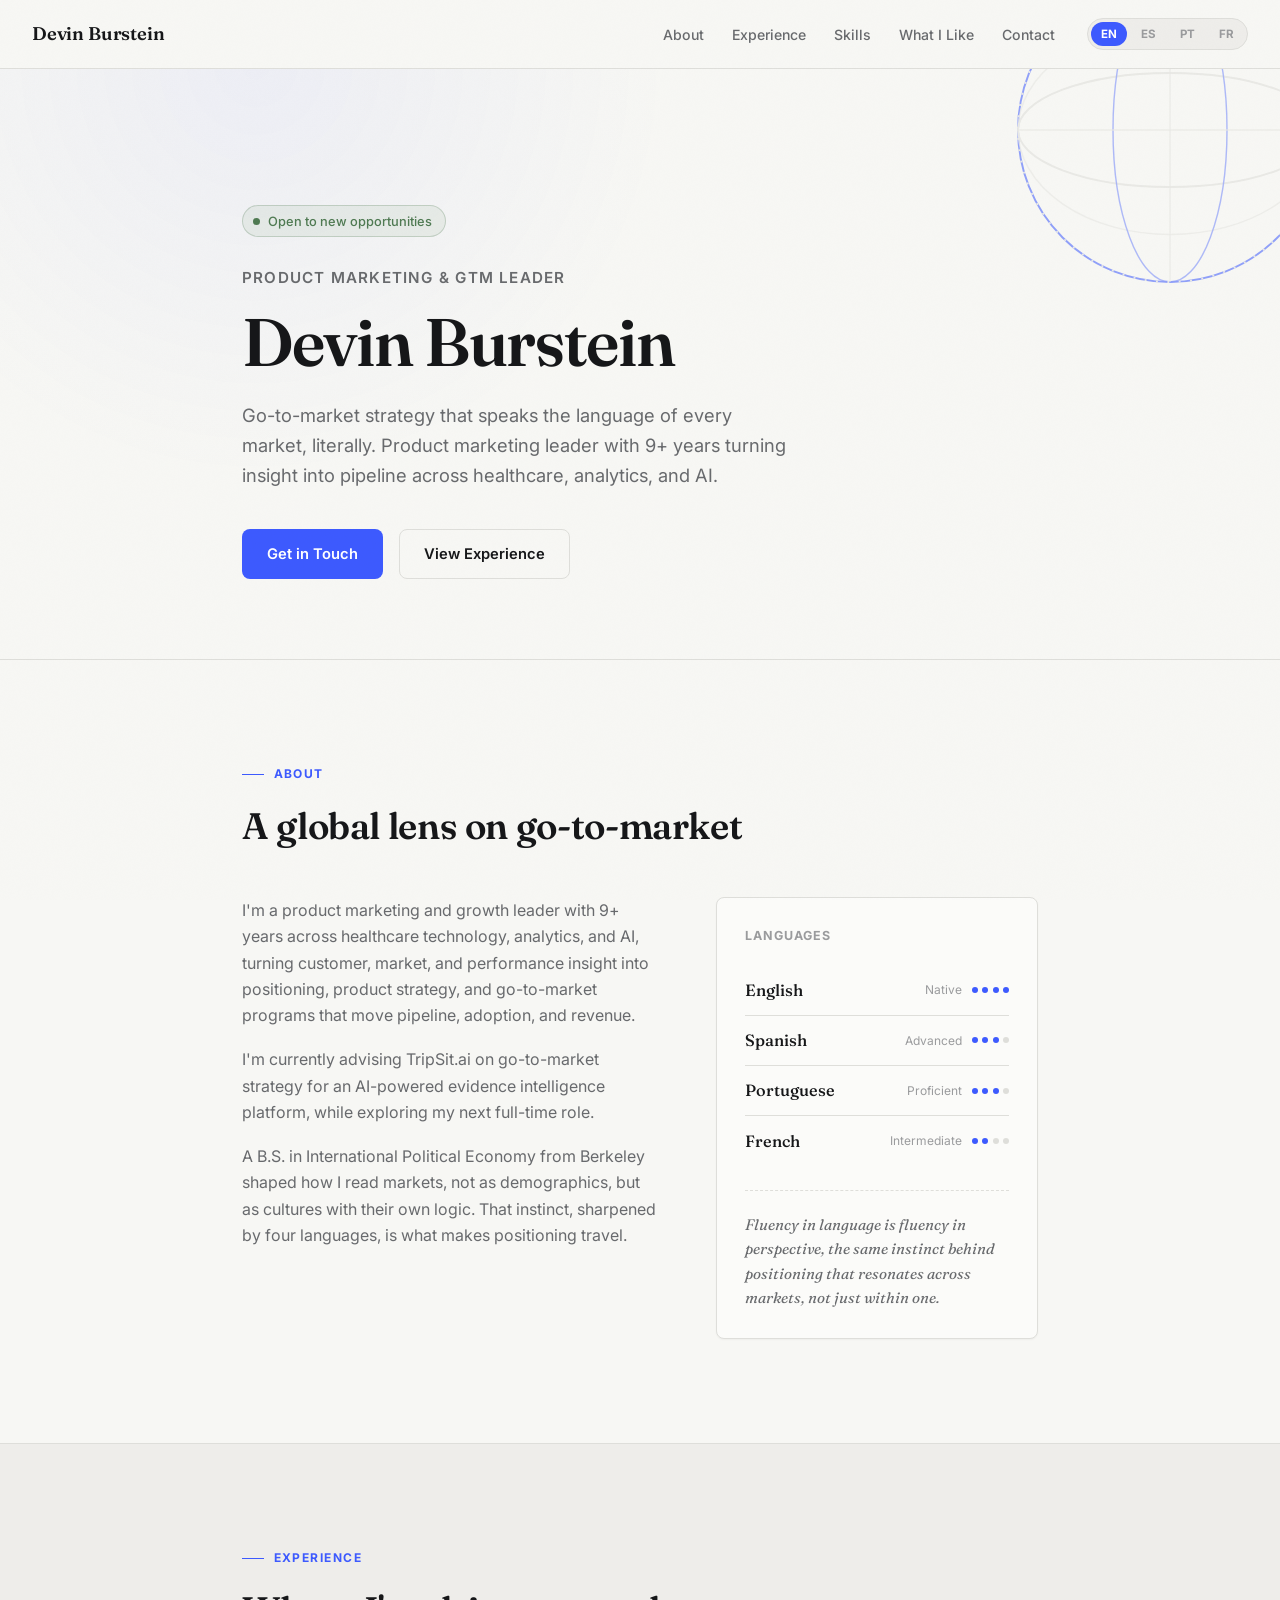
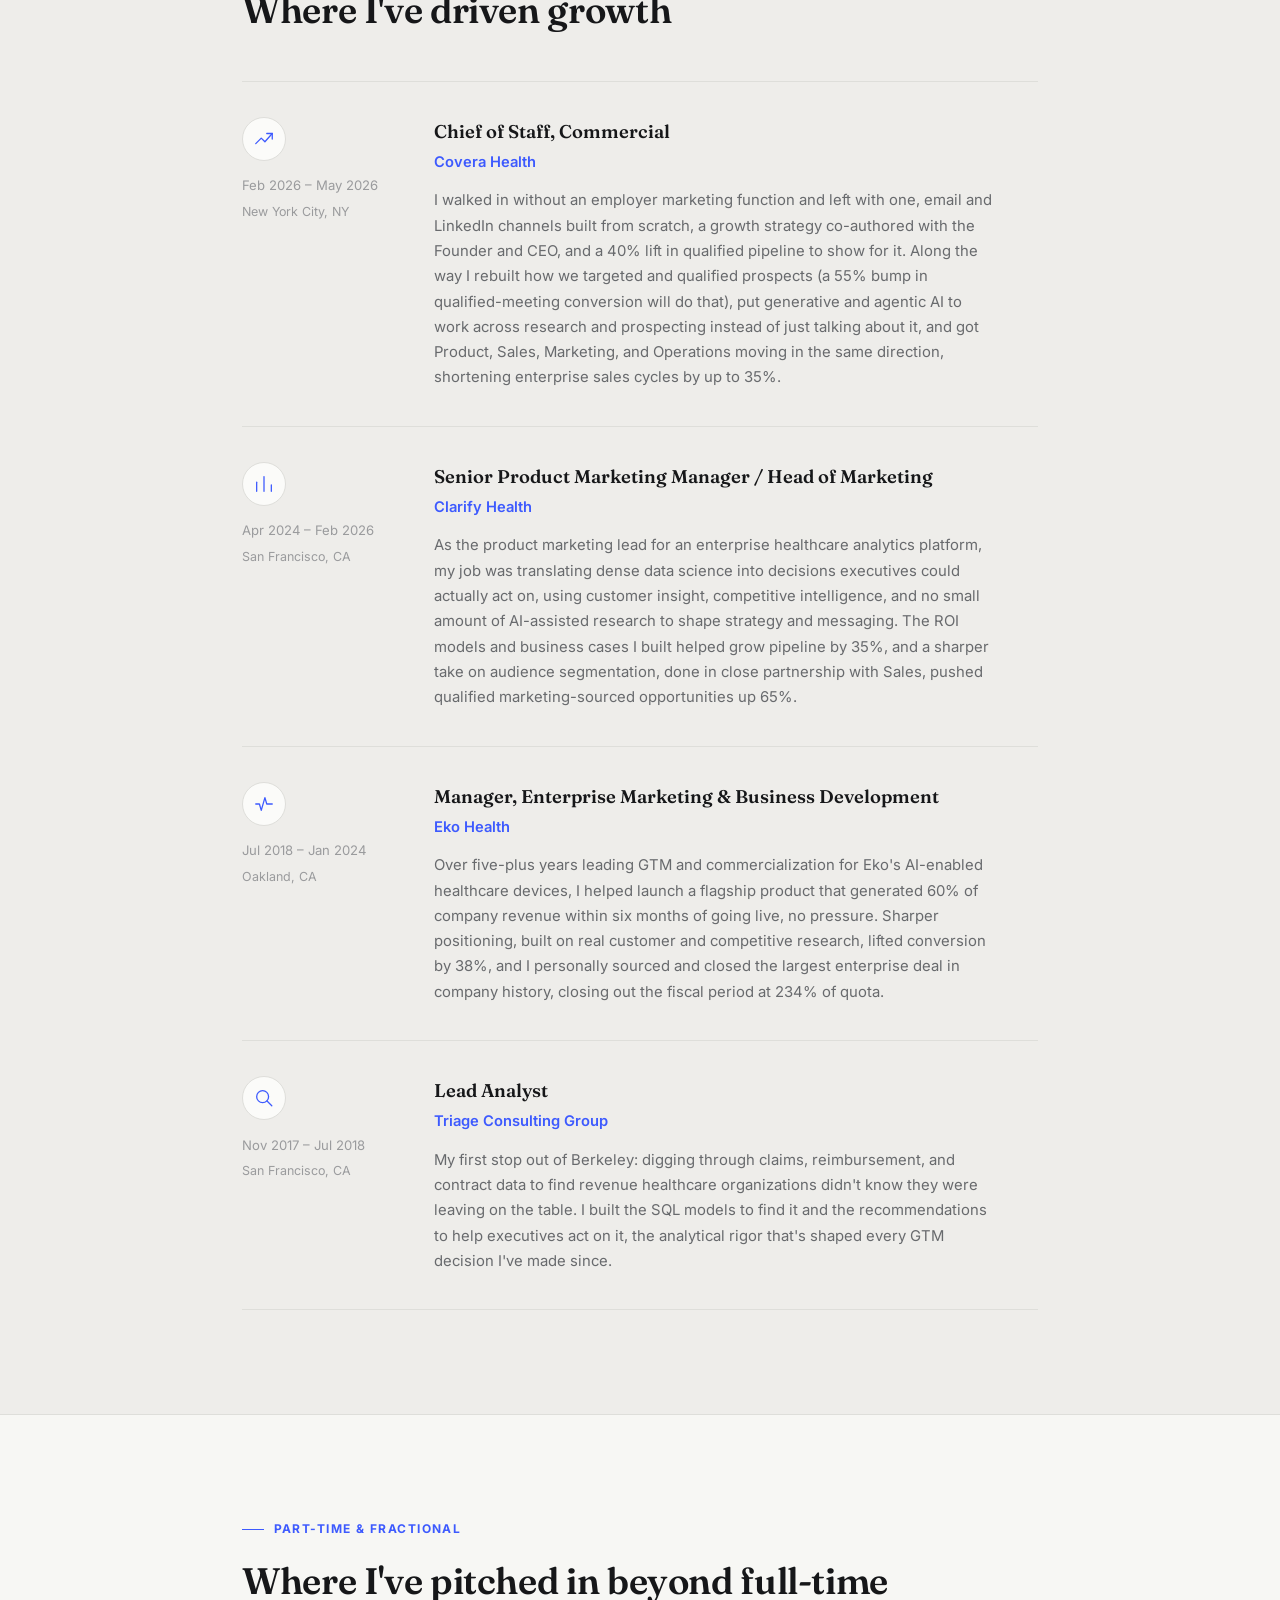
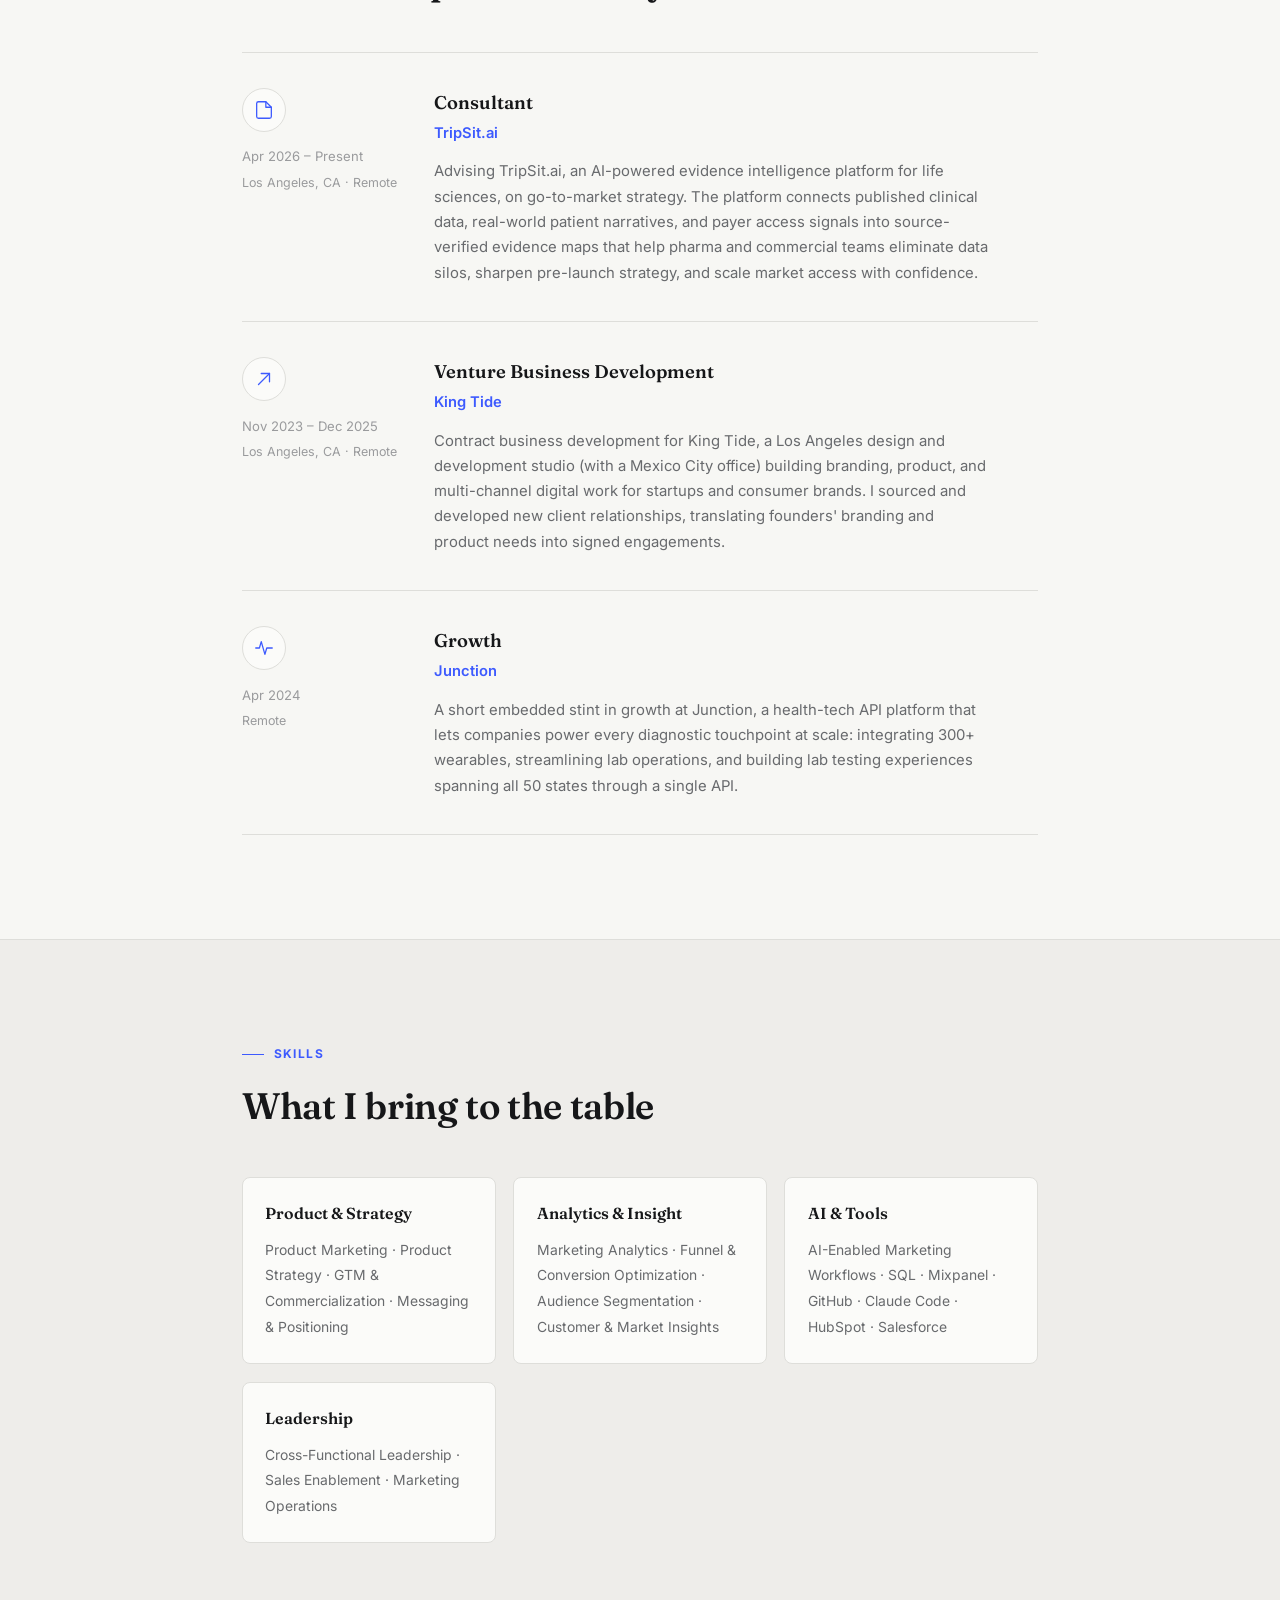
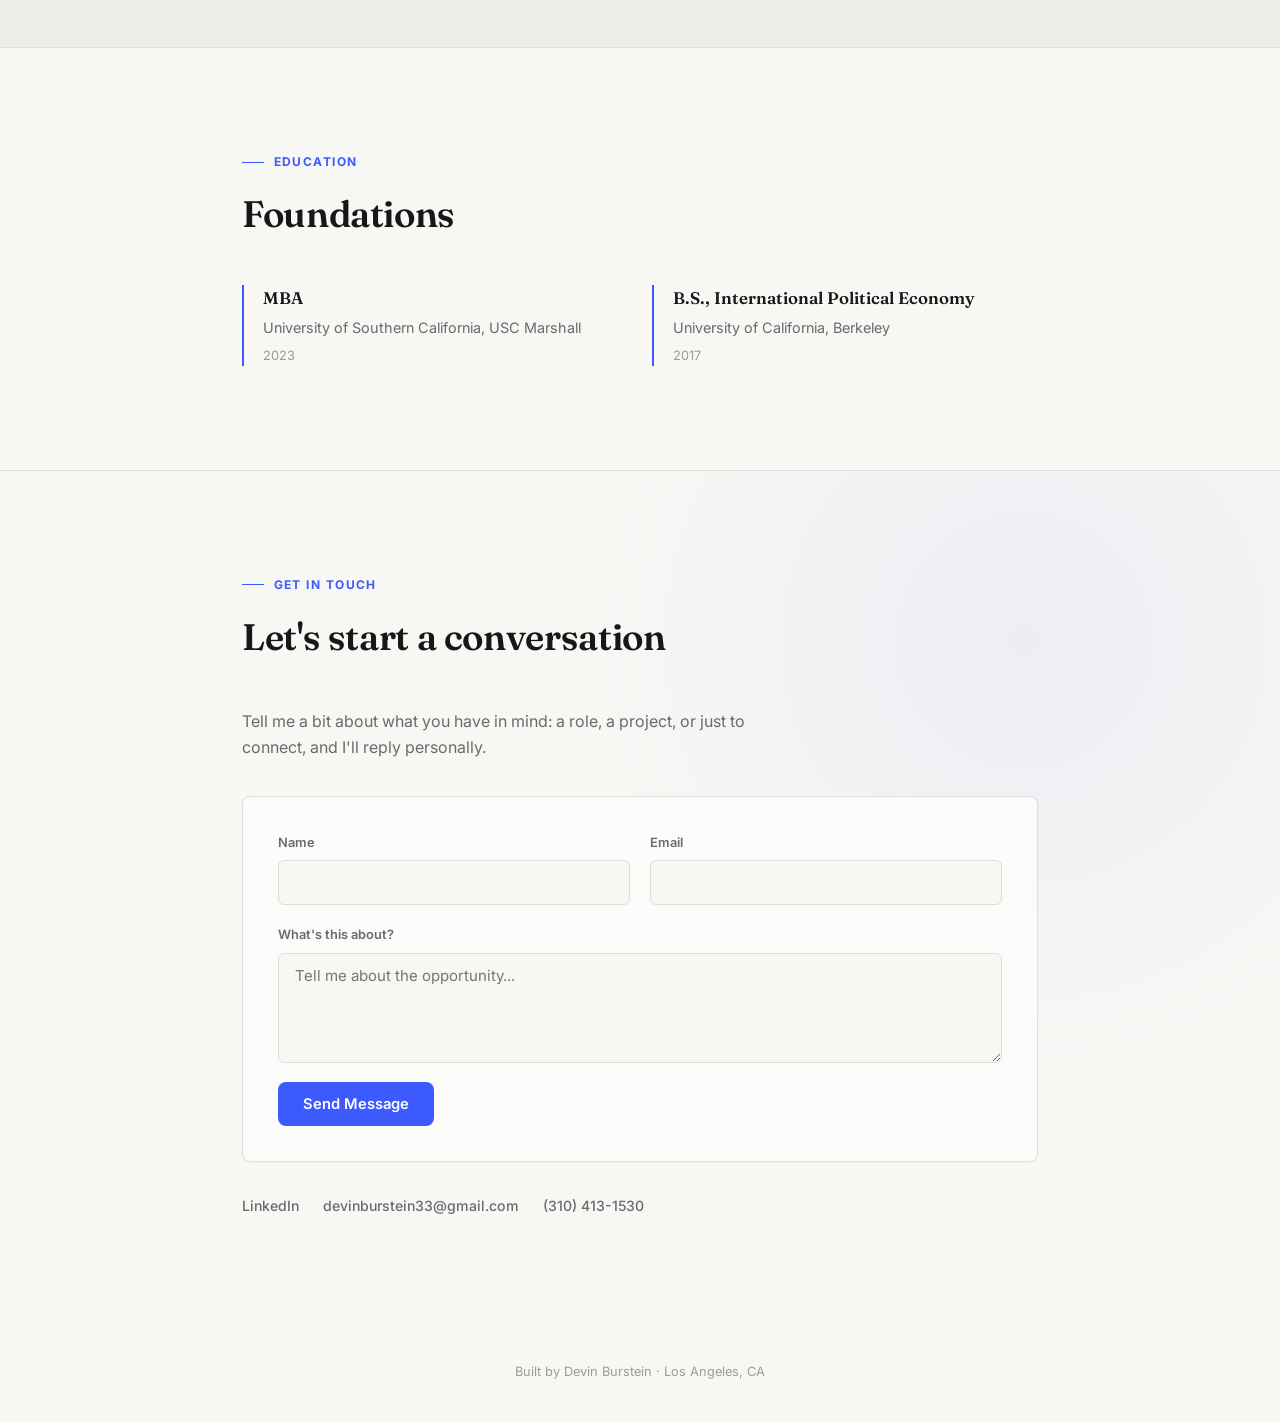
==== commit 21c8f2e4: "Redesign visual system: minimalist off-white/cobalt palette with subtle depth" ====
--- a/index.html
+++ b/index.html
@@ -37,11 +37,11 @@
   <div class="container">
     <svg class="globe" viewBox="0 0 200 200" fill="none" xmlns="http://www.w3.org/2000/svg">
       <circle cx="100" cy="100" r="80" stroke="var(--accent)" stroke-width="1"/>
-      <ellipse cx="100" cy="100" rx="80" ry="30" stroke="var(--gold)" stroke-width="1"/>
-      <ellipse cx="100" cy="100" rx="80" ry="55" stroke="var(--gold)" stroke-width="0.75" opacity="0.7"/>
+      <ellipse cx="100" cy="100" rx="80" ry="30" stroke="var(--border)" stroke-width="1"/>
+      <ellipse cx="100" cy="100" rx="80" ry="55" stroke="var(--border)" stroke-width="0.75" opacity="0.7"/>
       <ellipse cx="100" cy="100" rx="30" ry="80" stroke="var(--accent)" stroke-width="0.75" opacity="0.7"/>
-      <line x1="20" y1="100" x2="180" y2="100" stroke="var(--gold)" stroke-width="0.75" opacity="0.7"/>
-      <line x1="100" y1="20" x2="100" y2="180" stroke="var(--gold)" stroke-width="0.75" opacity="0.7"/>
+      <line x1="20" y1="100" x2="180" y2="100" stroke="var(--border)" stroke-width="0.75" opacity="0.7"/>
+      <line x1="100" y1="20" x2="100" y2="180" stroke="var(--border)" stroke-width="0.75" opacity="0.7"/>
       <circle cx="100" cy="100" r="80" stroke="var(--border)" stroke-width="1" stroke-dasharray="1 5"/>
     </svg>
 
@@ -306,20 +306,20 @@
     <h2 data-i18n="contact_heading">Let's start a conversation</h2>
     <p class="contact-sub" data-i18n="contact_sub">Tell me a bit about what you have in mind: a role, a project, or just to connect, and I'll reply personally.</p>
 
-    <form class="contact-form" id="contactForm">
+    <form class="contact-form" id="contactForm" action="https://formspree.io/f/mwlkprab" method="POST">
       <div class="form-row">
         <div class="field">
           <label for="name" data-i18n="form_name">Name</label>
-          <input type="text" id="name" required />
+          <input type="text" id="name" name="name" required />
         </div>
         <div class="field">
           <label for="email" data-i18n="form_email">Email</label>
-          <input type="email" id="email" required />
+          <input type="email" id="email" name="email" required />
         </div>
       </div>
       <div class="field">
         <label for="note" data-i18n="form_note">What's this about?</label>
-        <textarea id="note" data-i18n-placeholder="form_note_ph" placeholder="Tell me about the opportunity..." required></textarea>
+        <textarea id="note" name="message" data-i18n-placeholder="form_note_ph" placeholder="Tell me about the opportunity..." required></textarea>
       </div>
       <div class="form-submit">
         <button type="submit" class="btn btn-primary" data-i18n="form_submit">Send Message</button>
@@ -364,6 +364,7 @@
       form_name: "Name", form_email: "Email", form_note: "What's this about?", form_note_ph: "Tell me about the opportunity...",
       form_submit: "Send Message",
       toast: "Thanks, your message is on its way. I'll be in touch soon.",
+      toast_error: "Something went wrong. Please email me directly at devinburstein33@gmail.com.",
       footer: "Built by Devin Burstein · Los Angeles, CA",
       lang_names: { en: "English", es: "Spanish", pt: "Portuguese", fr: "French" },
       lang_levels: { en: "Native", es: "Advanced", pt: "Proficient", fr: "Intermediate" }
@@ -390,6 +391,7 @@
       form_name: "Nombre", form_email: "Correo electrónico", form_note: "¿De qué se trata?", form_note_ph: "Cuéntame sobre la oportunidad...",
       form_submit: "Enviar mensaje",
       toast: "Gracias, tu mensaje está en camino. Me pondré en contacto pronto.",
+      toast_error: "Algo salió mal. Por favor escríbeme directamente a devinburstein33@gmail.com.",
       footer: "Creado por Devin Burstein · Los Ángeles, CA",
       lang_names: { en: "Inglés", es: "Español", pt: "Portugués", fr: "Francés" },
       lang_levels: { en: "Nativo", es: "Avanzado", pt: "Competente", fr: "Intermedio" }
@@ -416,6 +418,7 @@
       form_name: "Nome", form_email: "E-mail", form_note: "Sobre o que é?", form_note_ph: "Me conte sobre a oportunidade...",
       form_submit: "Enviar mensagem",
       toast: "Obrigado, sua mensagem está a caminho. Entrarei em contato em breve.",
+      toast_error: "Algo deu errado. Envie um e-mail diretamente para devinburstein33@gmail.com.",
       footer: "Criado por Devin Burstein · Los Angeles, CA",
       lang_names: { en: "Inglês", es: "Espanhol", pt: "Português", fr: "Francês" },
       lang_levels: { en: "Nativo", es: "Avançado", pt: "Proficiente", fr: "Intermediário" }
@@ -442,6 +445,7 @@
       form_name: "Nom", form_email: "E-mail", form_note: "De quoi s'agit-il ?", form_note_ph: "Parlez-moi de l'opportunité...",
       form_submit: "Envoyer le message",
       toast: "Merci, votre message est en route. Je vous répondrai bientôt.",
+      toast_error: "Une erreur est survenue. Merci de m'écrire directement à devinburstein33@gmail.com.",
       footer: "Créé par Devin Burstein · Los Angeles, CA",
       lang_names: { en: "Anglais", es: "Espagnol", pt: "Portugais", fr: "Français" },
       lang_levels: { en: "Langue maternelle", es: "Avancé", pt: "Courant", fr: "Intermédiaire" }
@@ -516,22 +520,30 @@
   }, { threshold: 0.12 });
   document.querySelectorAll(".reveal").forEach(el => io.observe(el));
 
-  // contact form -> mailto
+  // contact form -> Formspree
   const toast = document.getElementById("toast");
   document.getElementById("contactForm").addEventListener("submit", function (e) {
     e.preventDefault();
-    const name = document.getElementById("name").value.trim();
-    const email = document.getElementById("email").value.trim();
-    const note = document.getElementById("note").value.trim();
-
-    const subject = encodeURIComponent(`Portfolio inquiry from ${name}`);
-    const body = encodeURIComponent(`Name: ${name}\nEmail: ${email}\n\n${note}`);
-    window.location.href = `mailto:devinburstein33@gmail.com?subject=${subject}&body=${body}`;
-
-    toast.textContent = translations[currentLang].toast;
-    toast.classList.add("show");
-    this.reset();
-    setTimeout(() => toast.classList.remove("show"), 4000);
+    const form = this;
+
+    fetch(form.action, {
+      method: "POST",
+      body: new FormData(form),
+      headers: { Accept: "application/json" }
+    }).then(response => {
+      if (response.ok) {
+        toast.textContent = translations[currentLang].toast;
+        form.reset();
+      } else {
+        toast.textContent = translations[currentLang].toast_error;
+      }
+      toast.classList.add("show");
+      setTimeout(() => toast.classList.remove("show"), 4000);
+    }).catch(() => {
+      toast.textContent = translations[currentLang].toast_error;
+      toast.classList.add("show");
+      setTimeout(() => toast.classList.remove("show"), 4000);
+    });
   });
 </script>
 
--- a/style.css
+++ b/style.css
@@ -1,39 +1,20 @@
 *, *::before, *::after { box-sizing: border-box; margin: 0; padding: 0; }
 
 :root {
-  --bg: #faf6ef;
-  --bg-soft: #f2ebdd;
-  --surface: #fffdf9;
-  --border: #e4d9c4;
-  --ink: #211d17;
-  --ink-soft: #4a453c;
-  --muted: #8a8071;
-  --accent: #b1502e;
-  --accent-soft: #d97b52;
-  --accent-tint: rgba(177, 80, 46, 0.09);
-  --gold: #a9863f;
-  --green: #4f7a52;
-  --shadow: 0 1px 2px rgba(33, 29, 23, 0.04);
+  --bg: #F7F7F4;
+  --bg-soft: #EEEDEA;
+  --surface: #FBFBF9;
+  --border: #DEDEDA;
+  --ink: #161719;
+  --ink-soft: #686A6D;
+  --muted: #9A9B9D;
+  --accent: #3D5AFE;
+  --accent-soft: #6478FF;
+  --accent-tint: rgba(61, 90, 254, 0.08);
+  --green: #4F7A52;
+  --shadow: 0 1px 2px rgba(22, 23, 25, 0.04);
   --serif: "Fraunces", Georgia, "Times New Roman", serif;
   --sans: "Inter", -apple-system, BlinkMacSystemFont, "Segoe UI", sans-serif;
-}
-
-@media (prefers-color-scheme: dark) {
-  :root {
-    --bg: #17140f;
-    --bg-soft: #1e1a14;
-    --surface: #211d17;
-    --border: #35301f;
-    --ink: #f2ebdd;
-    --ink-soft: #cfc6b4;
-    --muted: #94897a;
-    --accent: #e08355;
-    --accent-soft: #e8a37c;
-    --accent-tint: rgba(224, 131, 85, 0.12);
-    --gold: #cbab6c;
-    --green: #7fbf82;
-    --shadow: 0 1px 2px rgba(0, 0, 0, 0.3);
-  }
 }
 
 html { scroll-behavior: smooth; }
@@ -48,14 +29,14 @@
   overflow-x: hidden;
 }
 
-/* subtle paper grain */
+/* extremely subtle monochromatic grain for depth */
 body::before {
   content: "";
   position: fixed;
   inset: 0;
   z-index: 2000;
   pointer-events: none;
-  opacity: 0.035;
+  opacity: 0.018;
   background-image: url("data:image/svg+xml,%3Csvg xmlns='http://www.w3.org/2000/svg' width='120' height='120'%3E%3Cfilter id='n'%3E%3CfeTurbulence type='fractalNoise' baseFrequency='0.9' numOctaves='2' stitchTiles='stitch'/%3E%3C/filter%3E%3Crect width='100%25' height='100%25' filter='url(%23n)'/%3E%3C/svg%3E");
   mix-blend-mode: multiply;
 }
@@ -76,13 +57,8 @@
   justify-content: space-between;
   align-items: center;
   padding: 1.1rem 2rem;
-  background: rgba(250, 246, 239, 0.82);
-  backdrop-filter: blur(14px);
-  -webkit-backdrop-filter: blur(14px);
+  background: var(--bg);
   border-bottom: 1px solid var(--border);
-}
-@media (prefers-color-scheme: dark) {
-  nav { background: rgba(23, 20, 15, 0.82); }
 }
 
 .nav-logo {
@@ -135,6 +111,11 @@
 section { padding: 6.5rem 0; border-bottom: 1px solid var(--border); }
 section:last-of-type { border-bottom: none; }
 
+/* alternating section backgrounds for quiet editorial rhythm */
+#experience, #skills, #hobbies, #people {
+  background: var(--bg-soft);
+}
+
 .reveal { opacity: 0; transform: translateY(16px); transition: opacity 0.7s ease, transform 0.7s ease; }
 .reveal.in { opacity: 1; transform: translateY(0); }
 
@@ -170,6 +151,9 @@
   padding-bottom: 5rem;
   position: relative;
   overflow: hidden;
+  background:
+    radial-gradient(circle at 20% 10%, rgba(80, 100, 255, 0.06), transparent 35%),
+    var(--bg);
 }
 
 .globe {
@@ -251,7 +235,7 @@
   align-items: center;
   gap: 0.4rem;
   padding: 0.75rem 1.5rem;
-  border-radius: 999px;
+  border-radius: 8px;
   font-size: 0.92rem;
   font-weight: 600;
   cursor: pointer;
@@ -276,7 +260,7 @@
 .languages-card {
   background: var(--surface);
   border: 1px solid var(--border);
-  border-radius: 16px;
+  border-radius: 8px;
   padding: 1.75rem;
   box-shadow: var(--shadow);
 }
@@ -382,11 +366,11 @@
 .skill-card {
   background: var(--surface);
   border: 1px solid var(--border);
-  border-radius: 14px;
+  border-radius: 8px;
   padding: 1.4rem;
-  transition: border-color 0.2s, transform 0.2s;
-}
-.skill-card:hover { border-color: var(--accent); transform: translateY(-2px); }
+  transition: border-color 0.2s;
+}
+.skill-card:hover { border-color: var(--accent); }
 
 .skill-category {
   font-family: var(--serif);
@@ -408,7 +392,12 @@
 .edu-year { font-size: 0.8rem; color: var(--muted); margin-top: 0.3rem; }
 
 /* CONTACT */
-#contact { text-align: left; }
+#contact {
+  text-align: left;
+  background:
+    radial-gradient(circle at 80% 20%, rgba(80, 100, 255, 0.06), transparent 35%),
+    var(--bg);
+}
 #contact .section-label { justify-content: flex-start; }
 
 .contact-sub { color: var(--ink-soft); margin-bottom: 2.2rem; font-size: 1rem; max-width: 52ch; }
@@ -416,7 +405,7 @@
 .contact-form {
   background: var(--surface);
   border: 1px solid var(--border);
-  border-radius: 18px;
+  border-radius: 8px;
   padding: 2.2rem;
   display: flex;
   flex-direction: column;
@@ -434,7 +423,7 @@
 input, textarea {
   background: var(--bg);
   border: 1px solid var(--border);
-  border-radius: 10px;
+  border-radius: 6px;
   padding: 0.75rem 1rem;
   color: var(--ink);
   font-size: 0.94rem;
@@ -475,7 +464,7 @@
   max-width: calc(100vw - 4rem);
   background: var(--ink);
   color: var(--bg);
-  border-radius: 12px;
+  border-radius: 6px;
   padding: 0.9rem 1.3rem;
   font-size: 0.9rem;
   opacity: 0;
@@ -490,6 +479,9 @@
 .page-header {
   padding-top: 10.5rem;
   padding-bottom: 3rem;
+  background:
+    radial-gradient(circle at 20% 10%, rgba(80, 100, 255, 0.06), transparent 35%),
+    var(--bg);
 }
 .page-header h1 {
   font-size: clamp(2.2rem, 5.5vw, 3.2rem);
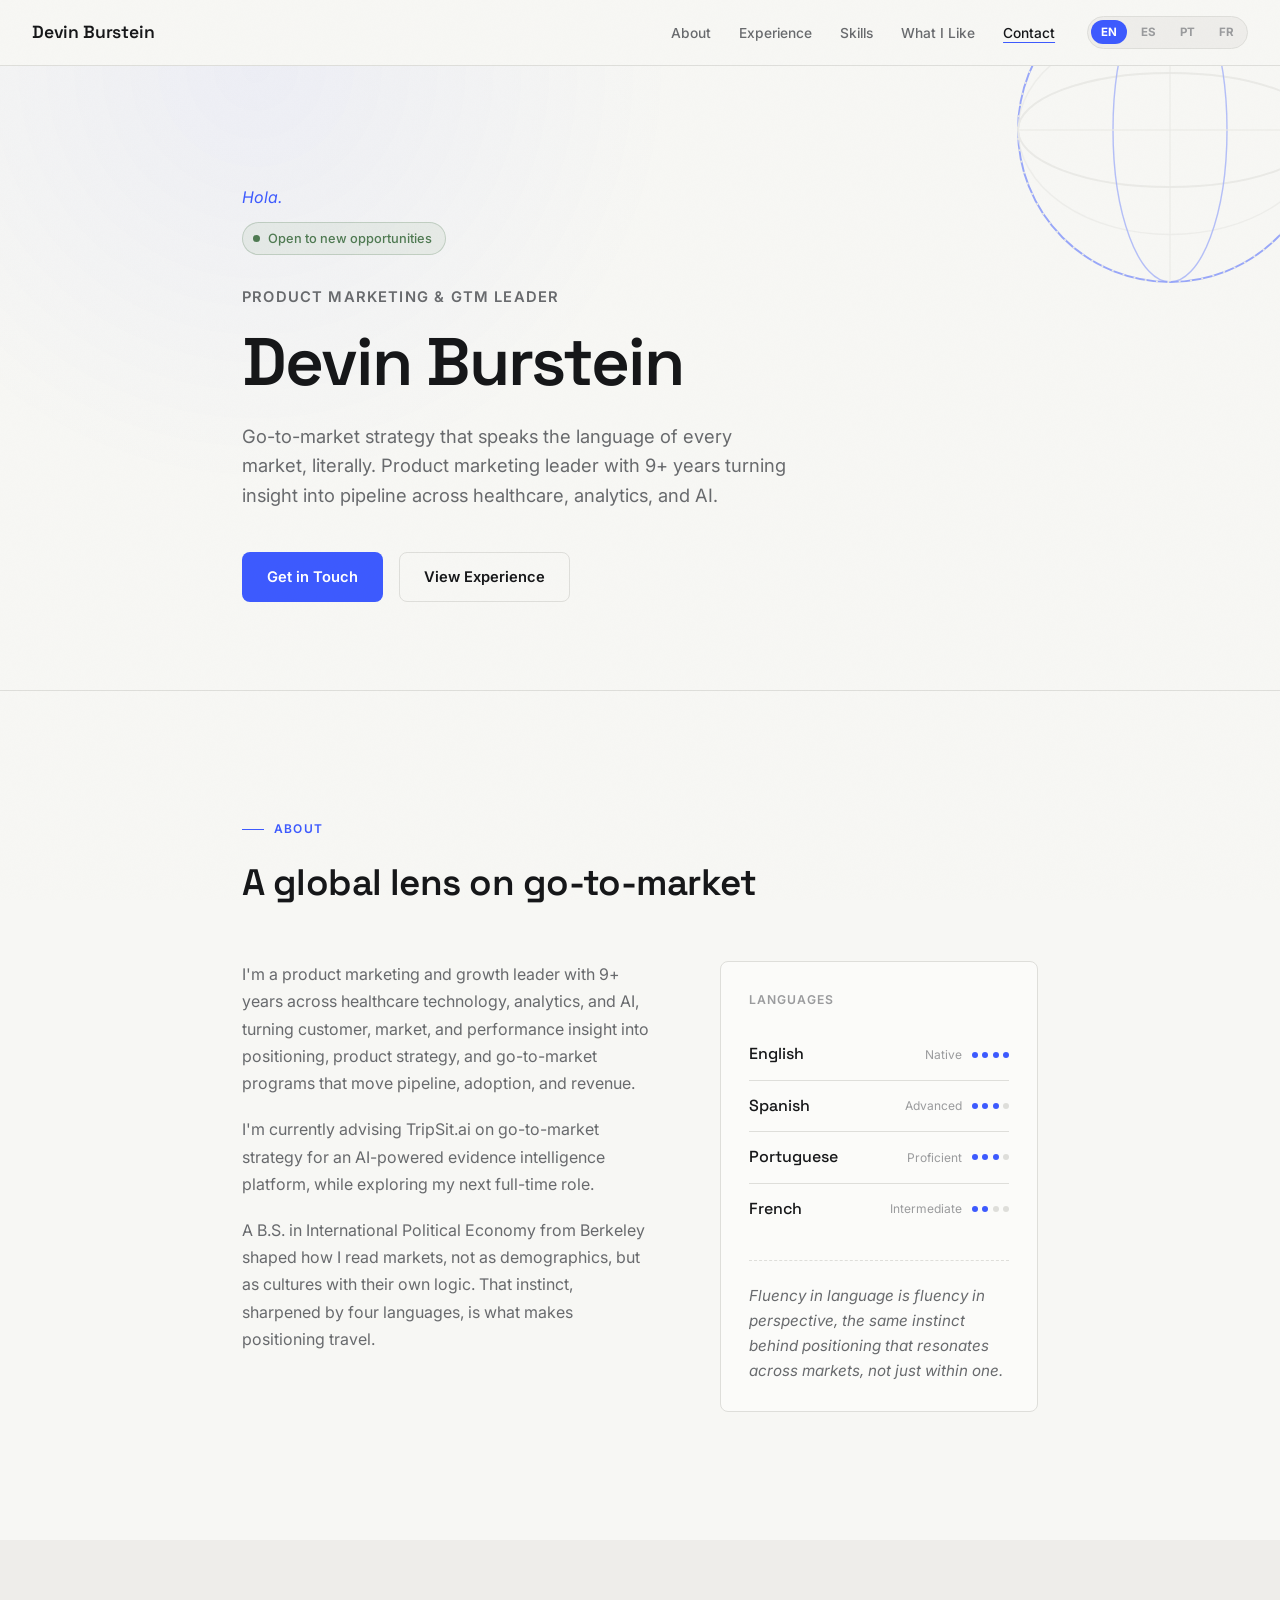
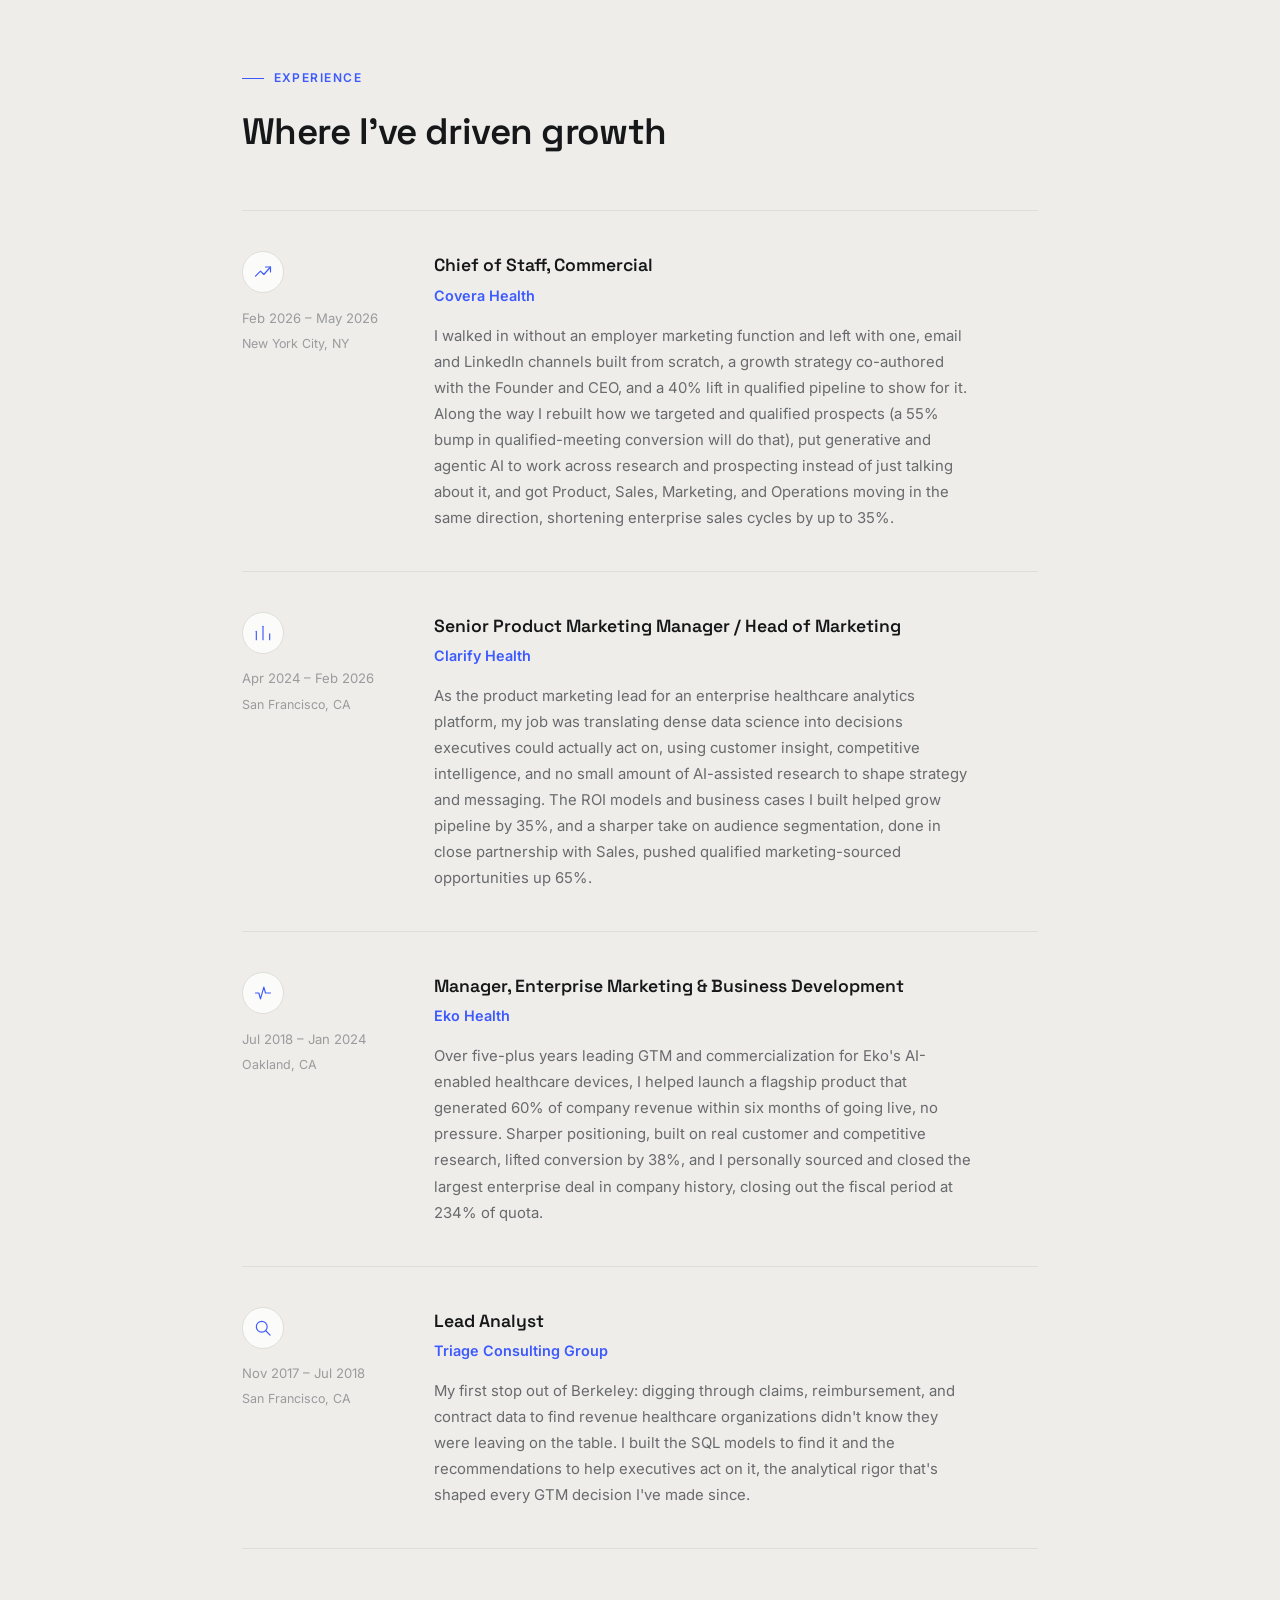
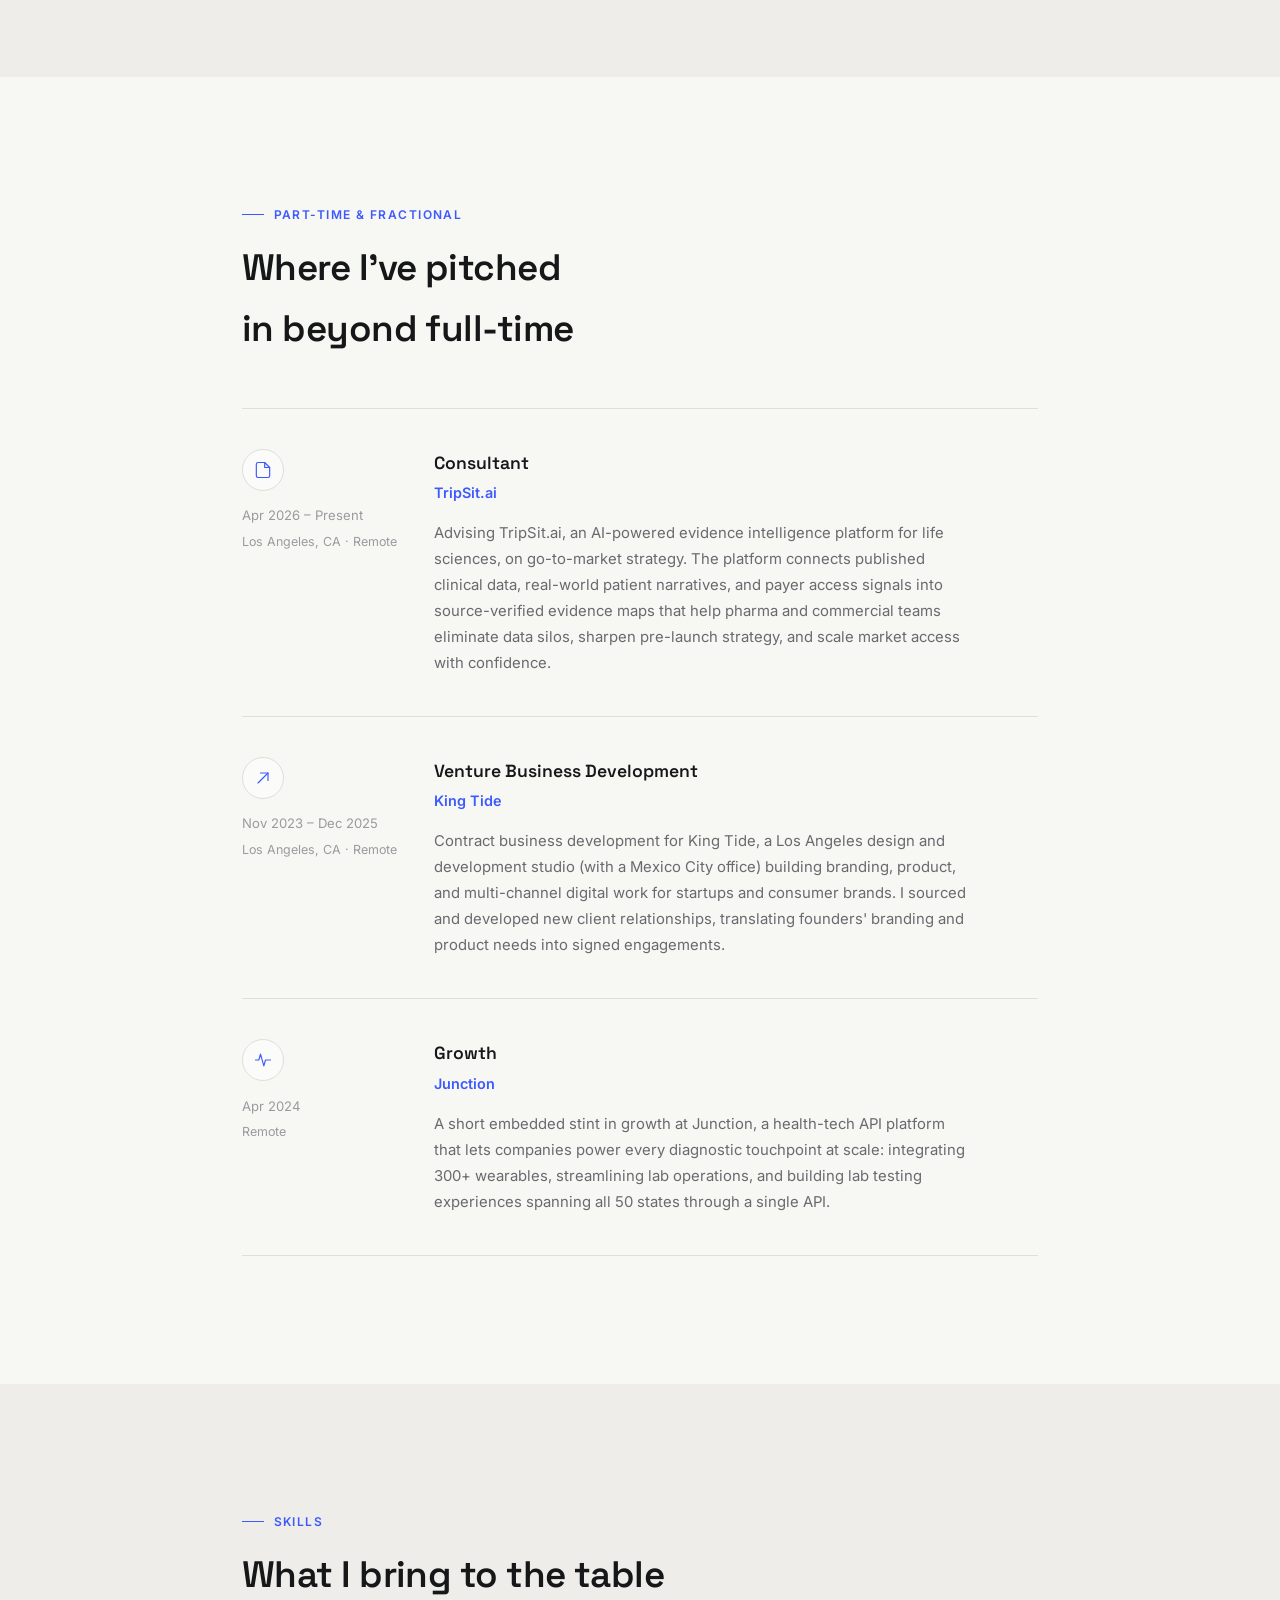
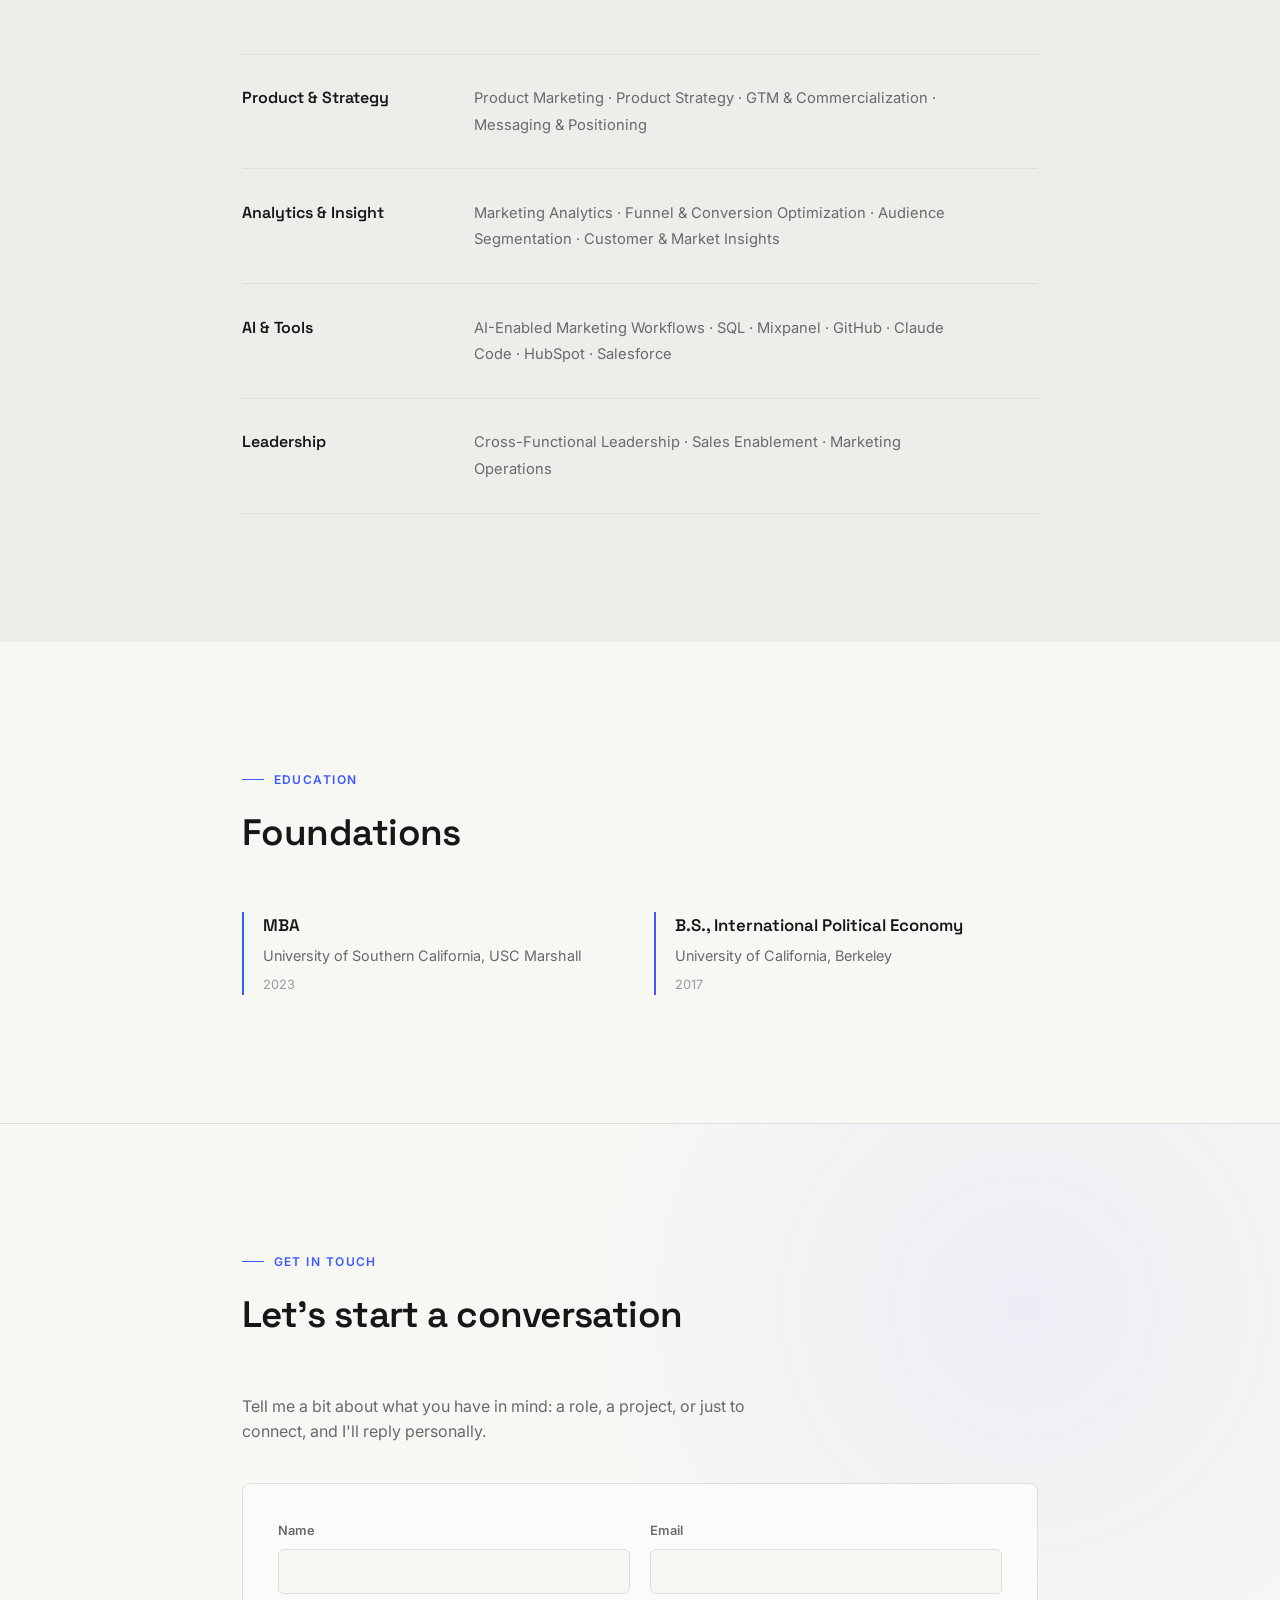
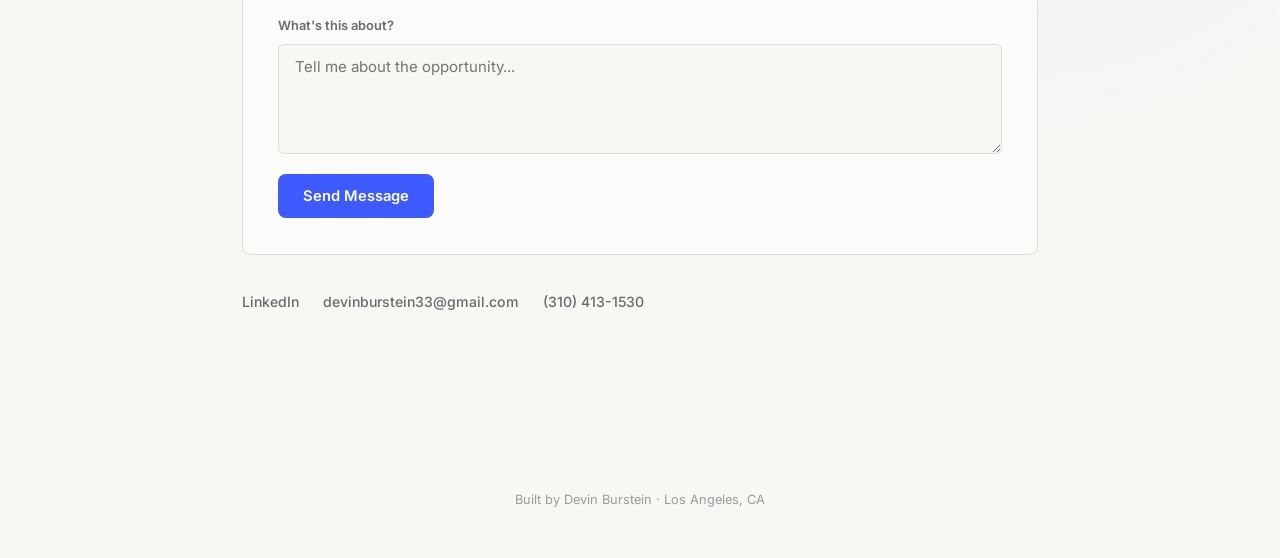
==== commit 3a081d41: "Refine design system: typography, spacing, motion, and card usage" ====
--- a/index.html
+++ b/index.html
@@ -8,7 +8,7 @@
 <link rel="icon" href="data:,">
 <link rel="preconnect" href="https://fonts.googleapis.com">
 <link rel="preconnect" href="https://fonts.gstatic.com" crossorigin>
-<link href="https://fonts.googleapis.com/css2?family=Fraunces:ital,opsz,wght@0,9..144,400;0,9..144,500;0,9..144,600;0,9..144,700;1,9..144,500&family=Inter:wght@400;500;600;700&display=swap" rel="stylesheet">
+<link href="https://fonts.googleapis.com/css2?family=Space+Grotesk:wght@400;500;600;700&family=Inter:ital,wght@0,400;0,500;0,600;0,700;1,400&display=swap" rel="stylesheet">
 <link rel="stylesheet" href="style.css">
 </head>
 <body>
@@ -258,20 +258,20 @@
   <div class="container">
     <p class="section-label" data-i18n="skills_label">Skills</p>
     <h2 data-i18n="skills_heading">What I bring to the table</h2>
-    <div class="skills-grid">
-      <div class="skill-card">
+    <div class="content-list">
+      <div class="content-row">
         <div class="skill-category">Product &amp; Strategy</div>
         <div class="skill-list">Product Marketing · Product Strategy · GTM &amp; Commercialization · Messaging &amp; Positioning</div>
       </div>
-      <div class="skill-card">
+      <div class="content-row">
         <div class="skill-category">Analytics &amp; Insight</div>
         <div class="skill-list">Marketing Analytics · Funnel &amp; Conversion Optimization · Audience Segmentation · Customer &amp; Market Insights</div>
       </div>
-      <div class="skill-card">
+      <div class="content-row">
         <div class="skill-category">AI &amp; Tools</div>
         <div class="skill-list">AI-Enabled Marketing Workflows · SQL · Mixpanel · GitHub · Claude Code · HubSpot · Salesforce</div>
       </div>
-      <div class="skill-card">
+      <div class="content-row">
         <div class="skill-category">Leadership</div>
         <div class="skill-list">Cross-Functional Leadership · Sales Enablement · Marketing Operations</div>
       </div>
@@ -520,6 +520,19 @@
   }, { threshold: 0.12 });
   document.querySelectorAll(".reveal").forEach(el => io.observe(el));
 
+  // active nav link tracking
+  const navLinks = document.querySelectorAll('.nav-links a[href^="#"]');
+  const navSections = Array.from(navLinks)
+    .map(link => document.querySelector(link.getAttribute("href")))
+    .filter(Boolean);
+  const setActiveLink = (id) => {
+    navLinks.forEach(link => link.classList.toggle("active", link.getAttribute("href") === `#${id}`));
+  };
+  const navObserver = new IntersectionObserver((entries) => {
+    entries.forEach(entry => { if (entry.isIntersecting) setActiveLink(entry.target.id); });
+  }, { rootMargin: "-45% 0px -50% 0px" });
+  navSections.forEach(section => navObserver.observe(section));
+
   // contact form -> Formspree
   const toast = document.getElementById("toast");
   document.getElementById("contactForm").addEventListener("submit", function (e) {
--- a/style.css
+++ b/style.css
@@ -13,7 +13,7 @@
   --accent-tint: rgba(61, 90, 254, 0.08);
   --green: #4F7A52;
   --shadow: 0 1px 2px rgba(22, 23, 25, 0.04);
-  --serif: "Fraunces", Georgia, "Times New Roman", serif;
+  --display: "Space Grotesk", "Inter", -apple-system, BlinkMacSystemFont, "Segoe UI", sans-serif;
   --sans: "Inter", -apple-system, BlinkMacSystemFont, "Segoe UI", sans-serif;
 }
 
@@ -27,6 +27,8 @@
   line-height: 1.65;
   position: relative;
   overflow-x: hidden;
+  -webkit-font-smoothing: antialiased;
+  -moz-osx-font-smoothing: grayscale;
 }
 
 /* extremely subtle monochromatic grain for depth */
@@ -41,12 +43,26 @@
   mix-blend-mode: multiply;
 }
 
-a { color: var(--accent); text-decoration: none; }
-a:hover { text-decoration: underline; }
+a {
+  color: var(--accent);
+  text-decoration: underline;
+  text-decoration-color: transparent;
+  text-underline-offset: 3px;
+  transition: text-decoration-color 0.2s ease, color 0.2s ease;
+}
+a:hover { text-decoration-color: currentColor; }
 
 ::selection { background: var(--accent-tint); color: var(--ink); }
 
+:focus-visible {
+  outline: 2px solid var(--accent);
+  outline-offset: 2px;
+  border-radius: 2px;
+}
+
 .container { max-width: 860px; margin: 0 auto; padding: 0 2rem; }
+
+section { scroll-margin-top: 84px; }
 
 /* NAV */
 nav {
@@ -56,15 +72,15 @@
   display: flex;
   justify-content: space-between;
   align-items: center;
-  padding: 1.1rem 2rem;
+  padding: 1rem 2rem;
   background: var(--bg);
   border-bottom: 1px solid var(--border);
 }
 
 .nav-logo {
-  font-family: var(--serif);
-  font-weight: 600;
-  font-size: 1.15rem;
+  font-family: var(--display);
+  font-weight: 600;
+  font-size: 1.1rem;
   color: var(--ink);
   letter-spacing: -0.01em;
   white-space: nowrap;
@@ -76,11 +92,15 @@
 
 .nav-links a {
   color: var(--ink-soft);
-  font-size: 0.88rem;
+  font-size: 0.86rem;
   font-weight: 500;
-  transition: color 0.2s;
-}
-.nav-links a:hover { color: var(--accent); text-decoration: none; }
+  text-decoration: underline;
+  text-decoration-color: transparent;
+  text-underline-offset: 4px;
+  transition: color 0.2s ease, text-decoration-color 0.2s ease;
+}
+.nav-links a:hover { color: var(--ink); text-decoration-color: currentColor; }
+.nav-links a.active { color: var(--ink); text-decoration-color: var(--accent); }
 
 .lang-switch {
   display: flex;
@@ -102,30 +122,31 @@
   background: transparent;
   color: var(--muted);
   cursor: pointer;
-  transition: all 0.2s;
+  transition: color 0.2s ease, background 0.2s ease;
 }
 .lang-btn:hover { color: var(--ink); }
 .lang-btn.active { background: var(--accent); color: #fff; }
 
 /* SECTIONS */
-section { padding: 6.5rem 0; border-bottom: 1px solid var(--border); }
-section:last-of-type { border-bottom: none; }
+section { padding: 8rem 0; }
+
+#hero, #education { border-bottom: 1px solid var(--border); }
 
 /* alternating section backgrounds for quiet editorial rhythm */
 #experience, #skills, #hobbies, #people {
   background: var(--bg-soft);
 }
 
-.reveal { opacity: 0; transform: translateY(16px); transition: opacity 0.7s ease, transform 0.7s ease; }
+.reveal { opacity: 0; transform: translateY(10px); transition: opacity 0.5s ease, transform 0.5s ease; }
 .reveal.in { opacity: 1; transform: translateY(0); }
 
 .section-label {
   font-size: 0.75rem;
-  font-weight: 700;
+  font-weight: 600;
   letter-spacing: 0.12em;
   text-transform: uppercase;
   color: var(--accent);
-  margin-bottom: 0.75rem;
+  margin-bottom: 0.85rem;
   display: flex;
   align-items: center;
   gap: 0.6rem;
@@ -137,18 +158,19 @@
 }
 
 h2 {
-  font-family: var(--serif);
+  font-family: var(--display);
   font-size: clamp(1.7rem, 3.4vw, 2.3rem);
   font-weight: 600;
-  letter-spacing: -0.01em;
-  margin-bottom: 2.5rem;
+  letter-spacing: -0.015em;
+  margin-bottom: 3rem;
   max-width: 26ch;
+  text-wrap: balance;
 }
 
 /* HERO */
 #hero {
-  padding-top: 10.5rem;
-  padding-bottom: 5rem;
+  padding-top: 11.5rem;
+  padding-bottom: 5.5rem;
   position: relative;
   overflow: hidden;
   background:
@@ -160,24 +182,23 @@
   position: absolute;
   top: -60px; right: -80px;
   width: 380px; height: 380px;
-  opacity: 0.55;
+  opacity: 0.5;
   pointer-events: none;
-  animation: spin 90s linear infinite;
-}
-@keyframes spin { to { transform: rotate(360deg); } }
+}
 
 @media (max-width: 760px) {
-  .globe { width: 220px; height: 220px; top: -20px; right: -60px; opacity: 0.4; }
+  .globe { width: 220px; height: 220px; top: -20px; right: -60px; opacity: 0.35; }
 }
 
 .greeting-cycle {
-  font-family: var(--serif);
+  font-family: var(--sans);
   font-style: italic;
   font-size: 1rem;
   color: var(--accent);
   height: 1.4em;
-  margin-bottom: 0.9rem;
+  margin-bottom: 1rem;
   position: relative;
+  transition: opacity 0.3s ease;
 }
 
 .hero-status {
@@ -191,41 +212,43 @@
   border: 1px solid rgba(79, 122, 82, 0.25);
   border-radius: 999px;
   padding: 0.3rem 0.8rem 0.3rem 0.65rem;
-  margin-bottom: 1.75rem;
+  margin-bottom: 1.9rem;
 }
 
 .hero-status .dot {
   width: 7px; height: 7px;
   background: var(--green);
   border-radius: 50%;
-  animation: pulse 2s ease-in-out infinite;
-}
-@keyframes pulse { 0%, 100% { opacity: 1; } 50% { opacity: 0.35; } }
+  animation: pulse 2.4s ease-in-out infinite;
+}
+@keyframes pulse { 0%, 100% { opacity: 1; } 50% { opacity: 0.4; } }
 
 .kicker {
-  font-size: 0.95rem;
+  font-size: 0.92rem;
   font-weight: 600;
   color: var(--ink-soft);
   text-transform: uppercase;
   letter-spacing: 0.08em;
-  margin-bottom: 1rem;
+  margin-bottom: 1.1rem;
 }
 
 h1 {
-  font-family: var(--serif);
+  font-family: var(--display);
   font-size: clamp(2.6rem, 7vw, 4.2rem);
   font-weight: 600;
   line-height: 1.05;
-  letter-spacing: -0.02em;
-  margin-bottom: 1.4rem;
+  letter-spacing: -0.03em;
+  margin-bottom: 1.5rem;
   max-width: 14ch;
+  text-wrap: balance;
 }
 
 .hero-tagline {
   font-size: 1.15rem;
   color: var(--ink-soft);
   max-width: 46ch;
-  margin-bottom: 2.4rem;
+  margin-bottom: 2.6rem;
+  line-height: 1.6;
 }
 
 .hero-cta { display: flex; gap: 1rem; flex-wrap: wrap; }
@@ -239,22 +262,24 @@
   font-size: 0.92rem;
   font-weight: 600;
   cursor: pointer;
-  transition: all 0.2s;
+  transition: background 0.2s ease, color 0.2s ease, border-color 0.2s ease, transform 0.15s ease;
   border: 1px solid transparent;
   font-family: var(--sans);
 }
+.btn:hover { transform: translateY(-1px); }
+.btn:active { transform: translateY(0); }
 
 .btn-primary { background: var(--accent); color: #fff; }
-.btn-primary:hover { background: var(--ink); text-decoration: none; color: var(--bg); }
+.btn-primary:hover { background: var(--ink); color: var(--bg); }
 
 .btn-secondary { background: transparent; color: var(--ink); border-color: var(--border); }
-.btn-secondary:hover { border-color: var(--accent); color: var(--accent); text-decoration: none; }
+.btn-secondary:hover { border-color: var(--accent); color: var(--accent); }
 
 /* ABOUT */
-.about-grid { display: grid; grid-template-columns: 1.3fr 1fr; gap: 3.5rem; align-items: start; }
+.about-grid { display: grid; grid-template-columns: 1.3fr 1fr; gap: 4rem; align-items: start; }
 @media (max-width: 720px) { .about-grid { grid-template-columns: 1fr; gap: 2.5rem; } }
 
-.about-copy p { color: var(--ink-soft); margin-bottom: 1.1rem; max-width: 56ch; }
+.about-copy p { color: var(--ink-soft); margin-bottom: 1.2rem; max-width: 56ch; line-height: 1.7; }
 .about-copy p:last-child { margin-bottom: 0; }
 
 .languages-card {
@@ -262,12 +287,11 @@
   border: 1px solid var(--border);
   border-radius: 8px;
   padding: 1.75rem;
-  box-shadow: var(--shadow);
 }
 
 .languages-title {
-  font-size: 0.78rem;
-  font-weight: 700;
+  font-size: 0.76rem;
+  font-weight: 600;
   text-transform: uppercase;
   letter-spacing: 0.08em;
   color: var(--muted);
@@ -279,15 +303,15 @@
   justify-content: space-between;
   align-items: center;
   gap: 1rem;
-  padding: 0.7rem 0;
+  padding: 0.75rem 0;
   border-top: 1px solid var(--border);
   cursor: pointer;
-  transition: opacity 0.2s;
+  transition: opacity 0.2s ease;
 }
 .lang-item:first-of-type { border-top: none; }
 .lang-item:hover { opacity: 0.7; }
 
-.lang-name { font-family: var(--serif); font-size: 1.02rem; font-weight: 500; }
+.lang-name { font-family: var(--display); font-size: 1rem; font-weight: 500; }
 .lang-meta { display: flex; align-items: center; gap: 0.6rem; }
 .lang-level { font-size: 0.75rem; color: var(--muted); white-space: nowrap; }
 
@@ -300,14 +324,14 @@
 .lang-dots span.filled { background: var(--accent); }
 
 .philosophy {
-  margin-top: 1.5rem;
+  margin-top: 1.6rem;
   padding-top: 1.4rem;
   border-top: 1px dashed var(--border);
-  font-family: var(--serif);
+  font-family: var(--sans);
   font-style: italic;
   font-size: 0.95rem;
   color: var(--ink-soft);
-  line-height: 1.6;
+  line-height: 1.65;
 }
 
 /* EXPERIENCE */
@@ -317,7 +341,7 @@
   display: grid;
   grid-template-columns: 160px 1fr;
   gap: 2rem;
-  padding: 2.2rem 0;
+  padding: 2.5rem 0;
   border-top: 1px solid var(--border);
 }
 .timeline-item:last-child { border-bottom: 1px solid var(--border); }
@@ -325,7 +349,7 @@
 .timeline-meta { display: flex; flex-direction: column; gap: 0.7rem; }
 
 .job-icon {
-  width: 44px; height: 44px;
+  width: 42px; height: 42px;
   border-radius: 50%;
   border: 1px solid var(--border);
   background: var(--surface);
@@ -335,19 +359,19 @@
   color: var(--accent);
   flex-shrink: 0;
 }
-.job-icon svg { width: 22px; height: 22px; }
+.job-icon svg { width: 20px; height: 20px; }
 
 .timeline-date { font-size: 0.82rem; color: var(--muted); padding-top: 0.2rem; }
 .timeline-loc { font-size: 0.78rem; color: var(--muted); margin-top: 0.3rem; }
 
-.timeline-role { font-family: var(--serif); font-size: 1.15rem; font-weight: 600; margin-bottom: 0.15rem; }
-.timeline-company { font-size: 0.92rem; color: var(--accent); font-weight: 600; margin-bottom: 0.9rem; }
+.timeline-role { font-family: var(--display); font-size: 1.1rem; font-weight: 600; margin-bottom: 0.2rem; }
+.timeline-company { font-size: 0.9rem; color: var(--accent); font-weight: 600; margin-bottom: 0.95rem; }
 
 .timeline-desc {
   font-size: 0.93rem;
   color: var(--ink-soft);
-  line-height: 1.7;
-  max-width: 62ch;
+  line-height: 1.75;
+  max-width: 60ch;
 }
 
 @media (max-width: 640px) {
@@ -356,40 +380,39 @@
   .timeline-date { padding-top: 0; }
 }
 
-/* SKILLS */
-.skills-grid {
+/* CONTENT LIST (skills, hobbies, events, people) — divided rows, not boxed cards */
+.content-list { display: flex; flex-direction: column; }
+
+.content-row {
   display: grid;
-  grid-template-columns: repeat(auto-fill, minmax(220px, 1fr));
-  gap: 1.1rem;
-}
-
-.skill-card {
-  background: var(--surface);
-  border: 1px solid var(--border);
-  border-radius: 8px;
-  padding: 1.4rem;
-  transition: border-color 0.2s;
-}
-.skill-card:hover { border-color: var(--accent); }
+  grid-template-columns: 200px 1fr;
+  gap: 2rem;
+  padding: 1.9rem 0;
+  border-top: 1px solid var(--border);
+}
+.content-row:last-child { border-bottom: 1px solid var(--border); }
+
+@media (max-width: 640px) {
+  .content-row { grid-template-columns: 1fr; gap: 0.5rem; }
+}
 
 .skill-category {
-  font-family: var(--serif);
+  font-family: var(--display);
   font-size: 1rem;
   font-weight: 600;
   color: var(--ink);
-  margin-bottom: 0.7rem;
-}
-
-.skill-list { font-size: 0.87rem; color: var(--ink-soft); line-height: 1.85; }
+}
+
+.skill-list { font-size: 0.92rem; color: var(--ink-soft); line-height: 1.8; max-width: 54ch; }
 
 /* EDUCATION */
-.edu-grid { display: grid; grid-template-columns: 1fr 1fr; gap: 1.5rem; }
+.edu-grid { display: grid; grid-template-columns: 1fr 1fr; gap: 1.75rem; }
 @media (max-width: 640px) { .edu-grid { grid-template-columns: 1fr; } }
 
 .edu-card { border-left: 2px solid var(--accent); padding-left: 1.2rem; }
-.edu-degree { font-family: var(--serif); font-size: 1.05rem; font-weight: 600; margin-bottom: 0.25rem; }
+.edu-degree { font-family: var(--display); font-size: 1.05rem; font-weight: 600; margin-bottom: 0.3rem; }
 .edu-school { font-size: 0.9rem; color: var(--ink-soft); }
-.edu-year { font-size: 0.8rem; color: var(--muted); margin-top: 0.3rem; }
+.edu-year { font-size: 0.8rem; color: var(--muted); margin-top: 0.35rem; }
 
 /* CONTACT */
 #contact {
@@ -400,7 +423,7 @@
 }
 #contact .section-label { justify-content: flex-start; }
 
-.contact-sub { color: var(--ink-soft); margin-bottom: 2.2rem; font-size: 1rem; max-width: 52ch; }
+.contact-sub { color: var(--ink-soft); margin-bottom: 2.4rem; font-size: 1rem; max-width: 52ch; line-height: 1.6; }
 
 .contact-form {
   background: var(--surface);
@@ -409,14 +432,13 @@
   padding: 2.2rem;
   display: flex;
   flex-direction: column;
-  gap: 1.2rem;
-  box-shadow: var(--shadow);
+  gap: 1.3rem;
 }
 
 .form-row { display: grid; grid-template-columns: 1fr 1fr; gap: 1.2rem; }
 @media (max-width: 560px) { .form-row { grid-template-columns: 1fr; } }
 
-.field { display: flex; flex-direction: column; gap: 0.45rem; }
+.field { display: flex; flex-direction: column; gap: 0.5rem; }
 
 label { font-size: 0.8rem; font-weight: 600; color: var(--ink-soft); }
 
@@ -428,7 +450,7 @@
   color: var(--ink);
   font-size: 0.94rem;
   font-family: inherit;
-  transition: border-color 0.2s;
+  transition: border-color 0.2s ease;
   width: 100%;
 }
 input:focus, textarea:focus { outline: none; border-color: var(--accent); }
@@ -439,18 +461,25 @@
 .social-links {
   display: flex;
   gap: 1.5rem;
-  margin-top: 2rem;
+  margin-top: 2.2rem;
   font-size: 0.88rem;
   color: var(--muted);
   flex-wrap: wrap;
 }
-.social-links a { color: var(--ink-soft); font-weight: 500; }
-.social-links a:hover { color: var(--accent); }
+.social-links a {
+  color: var(--ink-soft);
+  font-weight: 500;
+  text-decoration: underline;
+  text-decoration-color: transparent;
+  text-underline-offset: 3px;
+  transition: color 0.2s ease, text-decoration-color 0.2s ease;
+}
+.social-links a:hover { color: var(--accent); text-decoration-color: currentColor; }
 
 /* FOOTER */
 footer {
   text-align: center;
-  padding: 2.5rem 2rem;
+  padding: 3rem 2rem;
   font-size: 0.8rem;
   color: var(--muted);
 }
@@ -468,8 +497,8 @@
   padding: 0.9rem 1.3rem;
   font-size: 0.9rem;
   opacity: 0;
-  transform: translateY(10px);
-  transition: all 0.3s;
+  transform: translateY(8px);
+  transition: opacity 0.25s ease, transform 0.25s ease;
   pointer-events: none;
   z-index: 300;
 }
@@ -477,8 +506,8 @@
 
 /* PAGE HEADER (non-home pages) */
 .page-header {
-  padding-top: 10.5rem;
-  padding-bottom: 3rem;
+  padding-top: 11.5rem;
+  padding-bottom: 3.5rem;
   background:
     radial-gradient(circle at 20% 10%, rgba(80, 100, 255, 0.06), transparent 35%),
     var(--bg);
@@ -492,5 +521,15 @@
 @media (max-width: 640px) {
   .nav-links { display: none; }
   .container { padding: 0 1.4rem; }
-  section { padding: 4rem 0; }
-}
+  section { padding: 5rem 0; }
+  #hero, .page-header { padding-top: 8.5rem; }
+}
+
+@media (prefers-reduced-motion: reduce) {
+  *, *::before, *::after {
+    animation-duration: 0.01ms !important;
+    animation-iteration-count: 1 !important;
+    transition-duration: 0.01ms !important;
+    scroll-behavior: auto !important;
+  }
+}
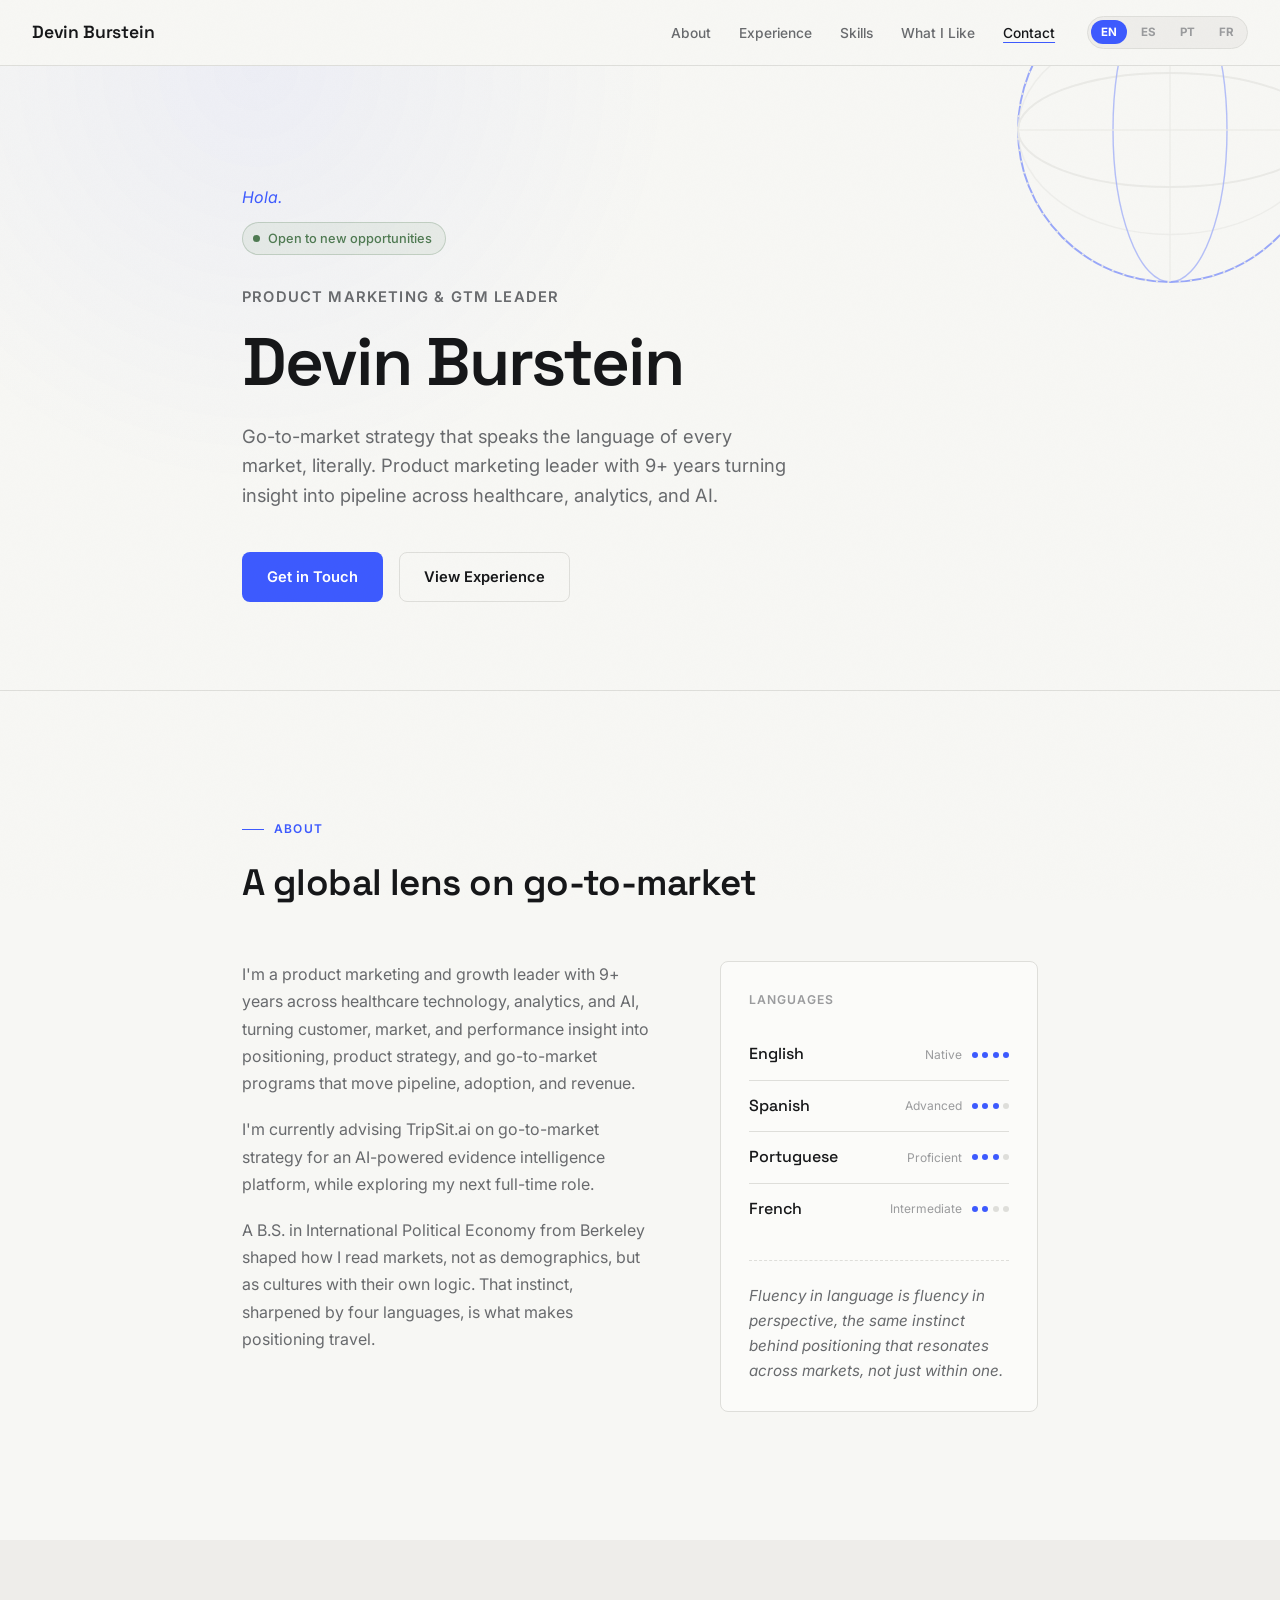
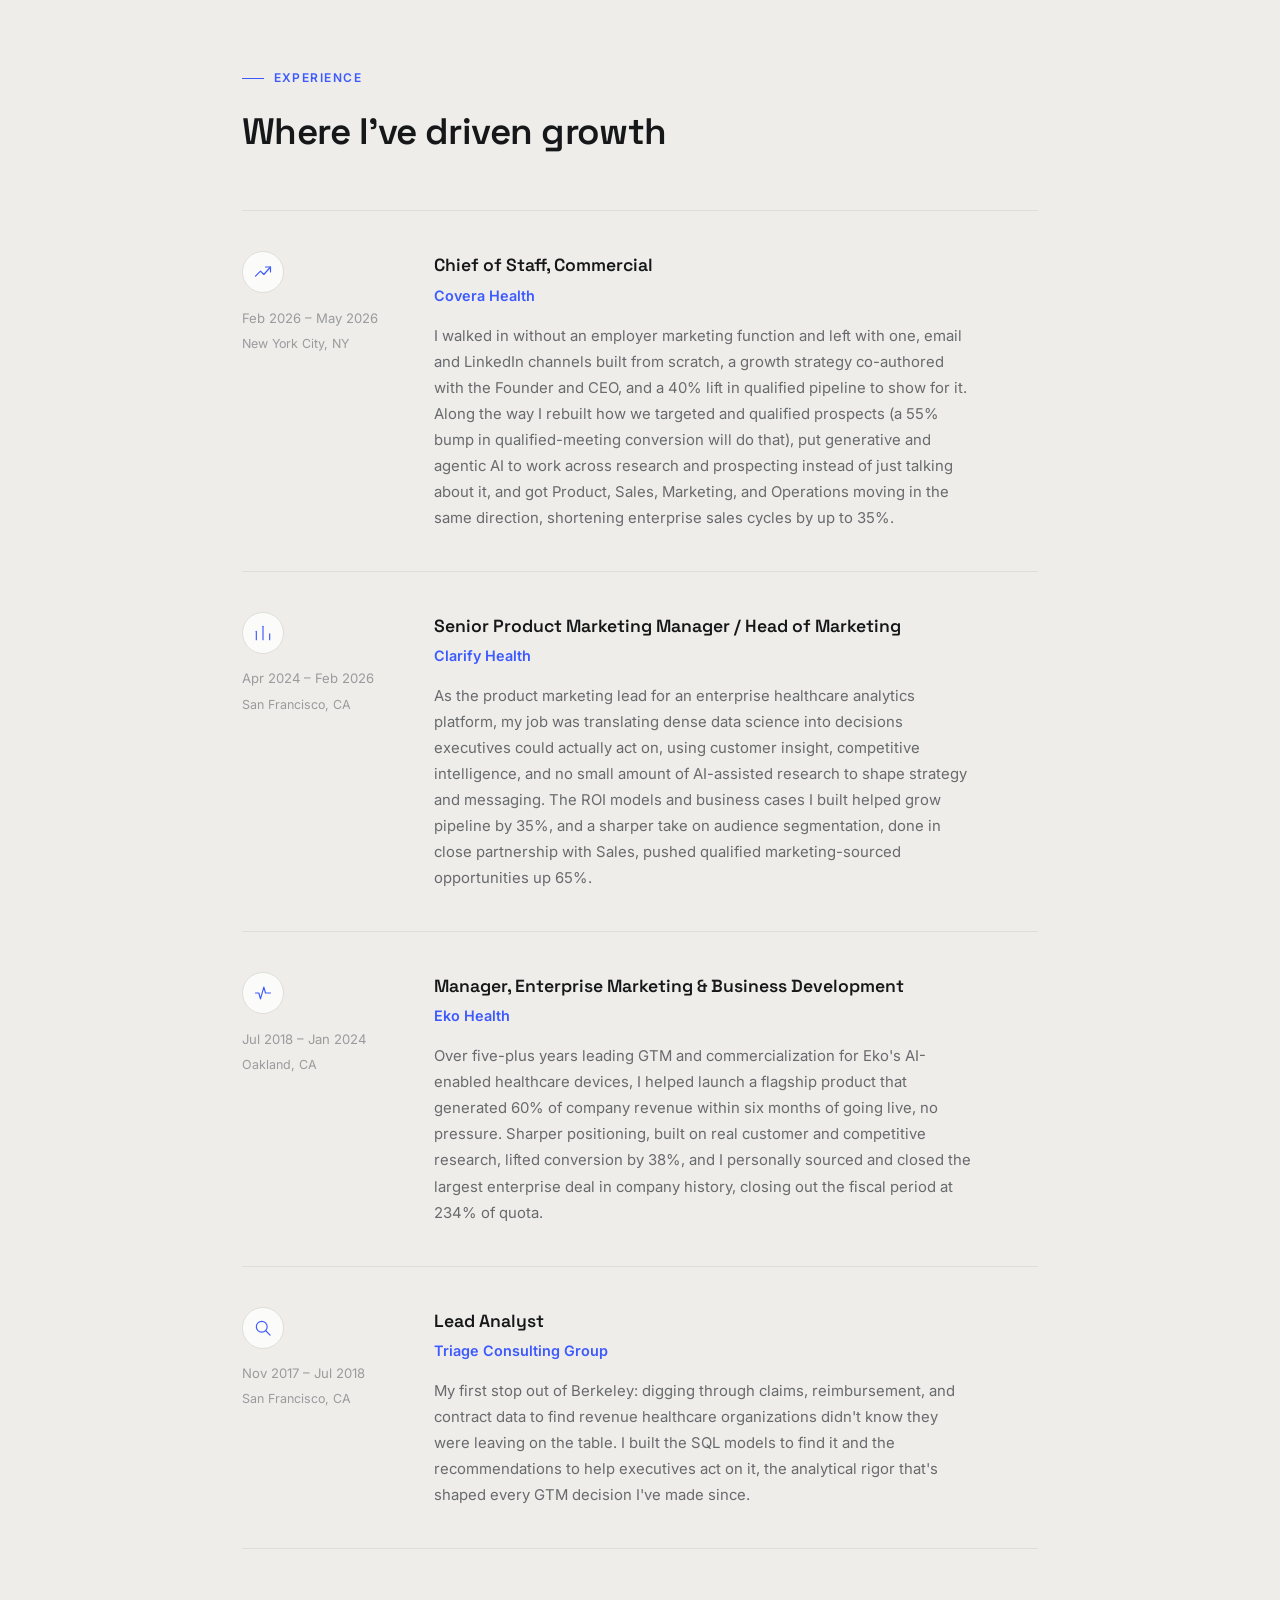
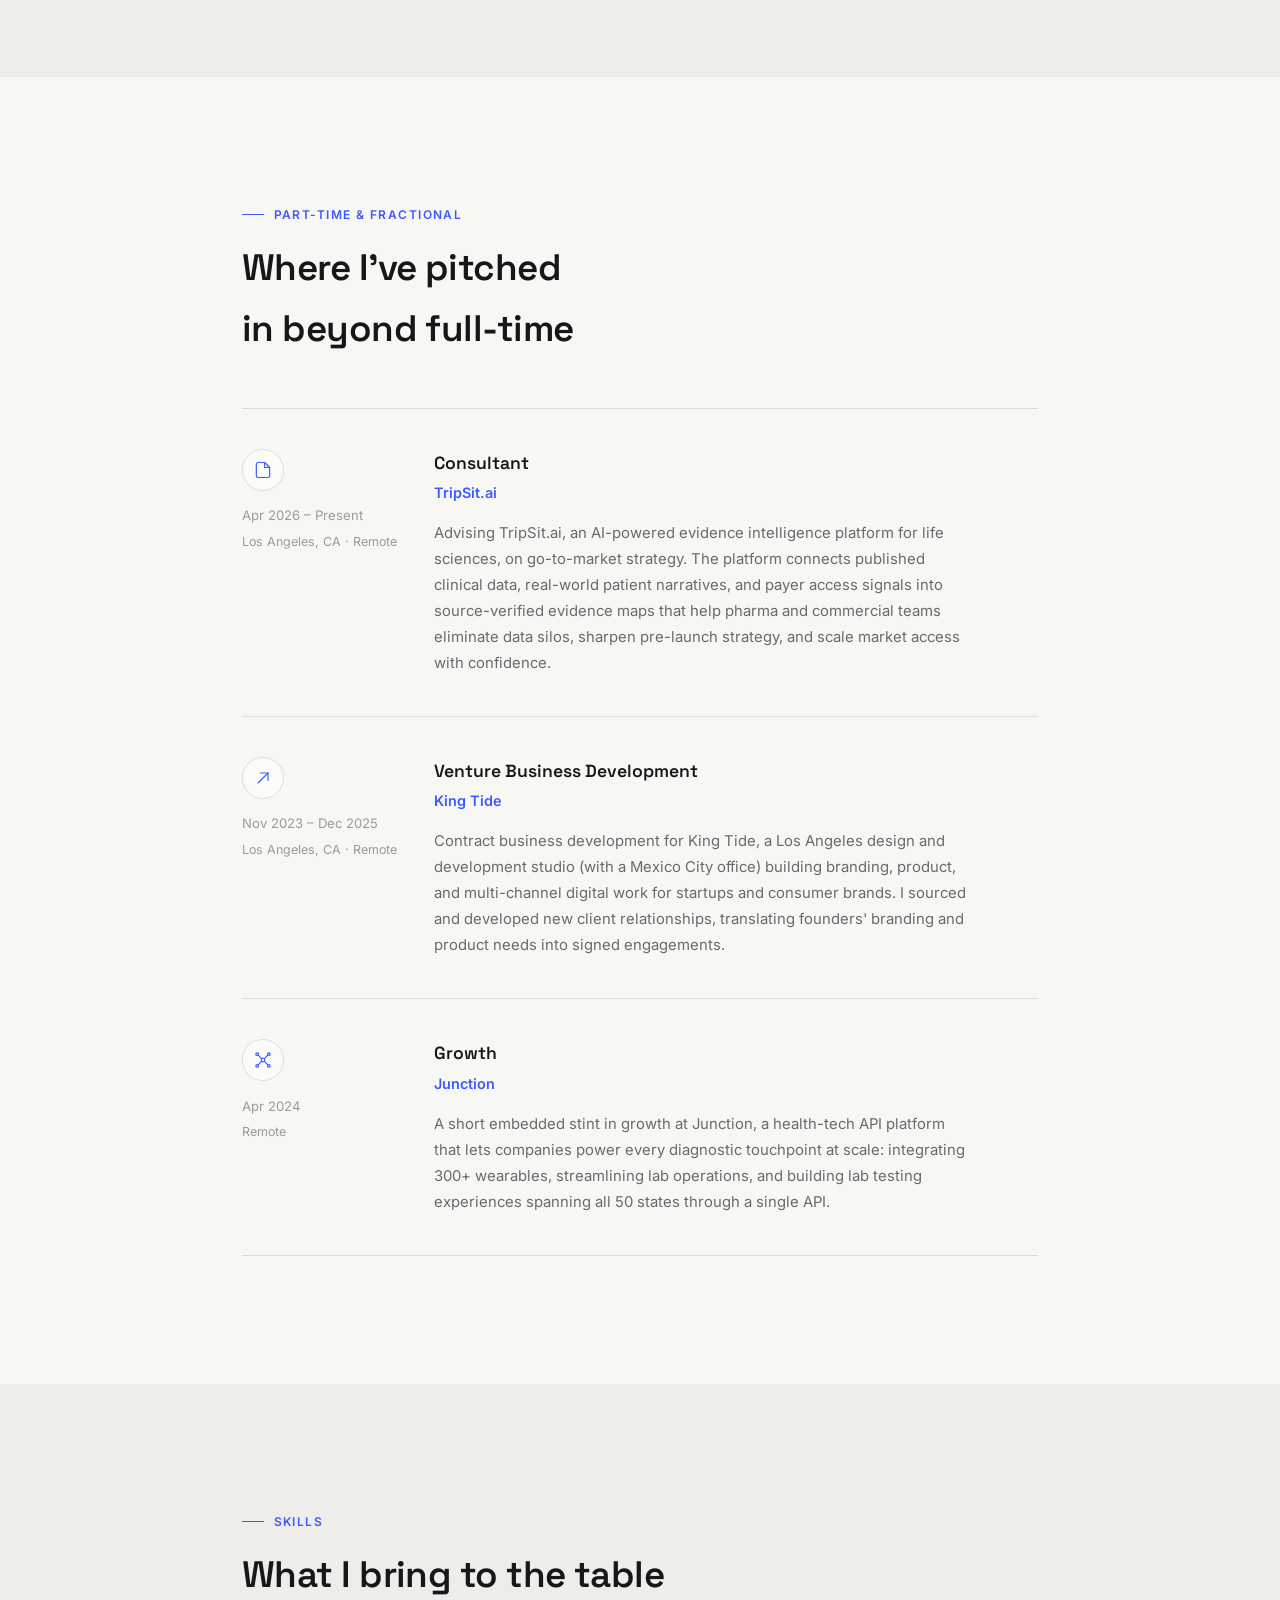
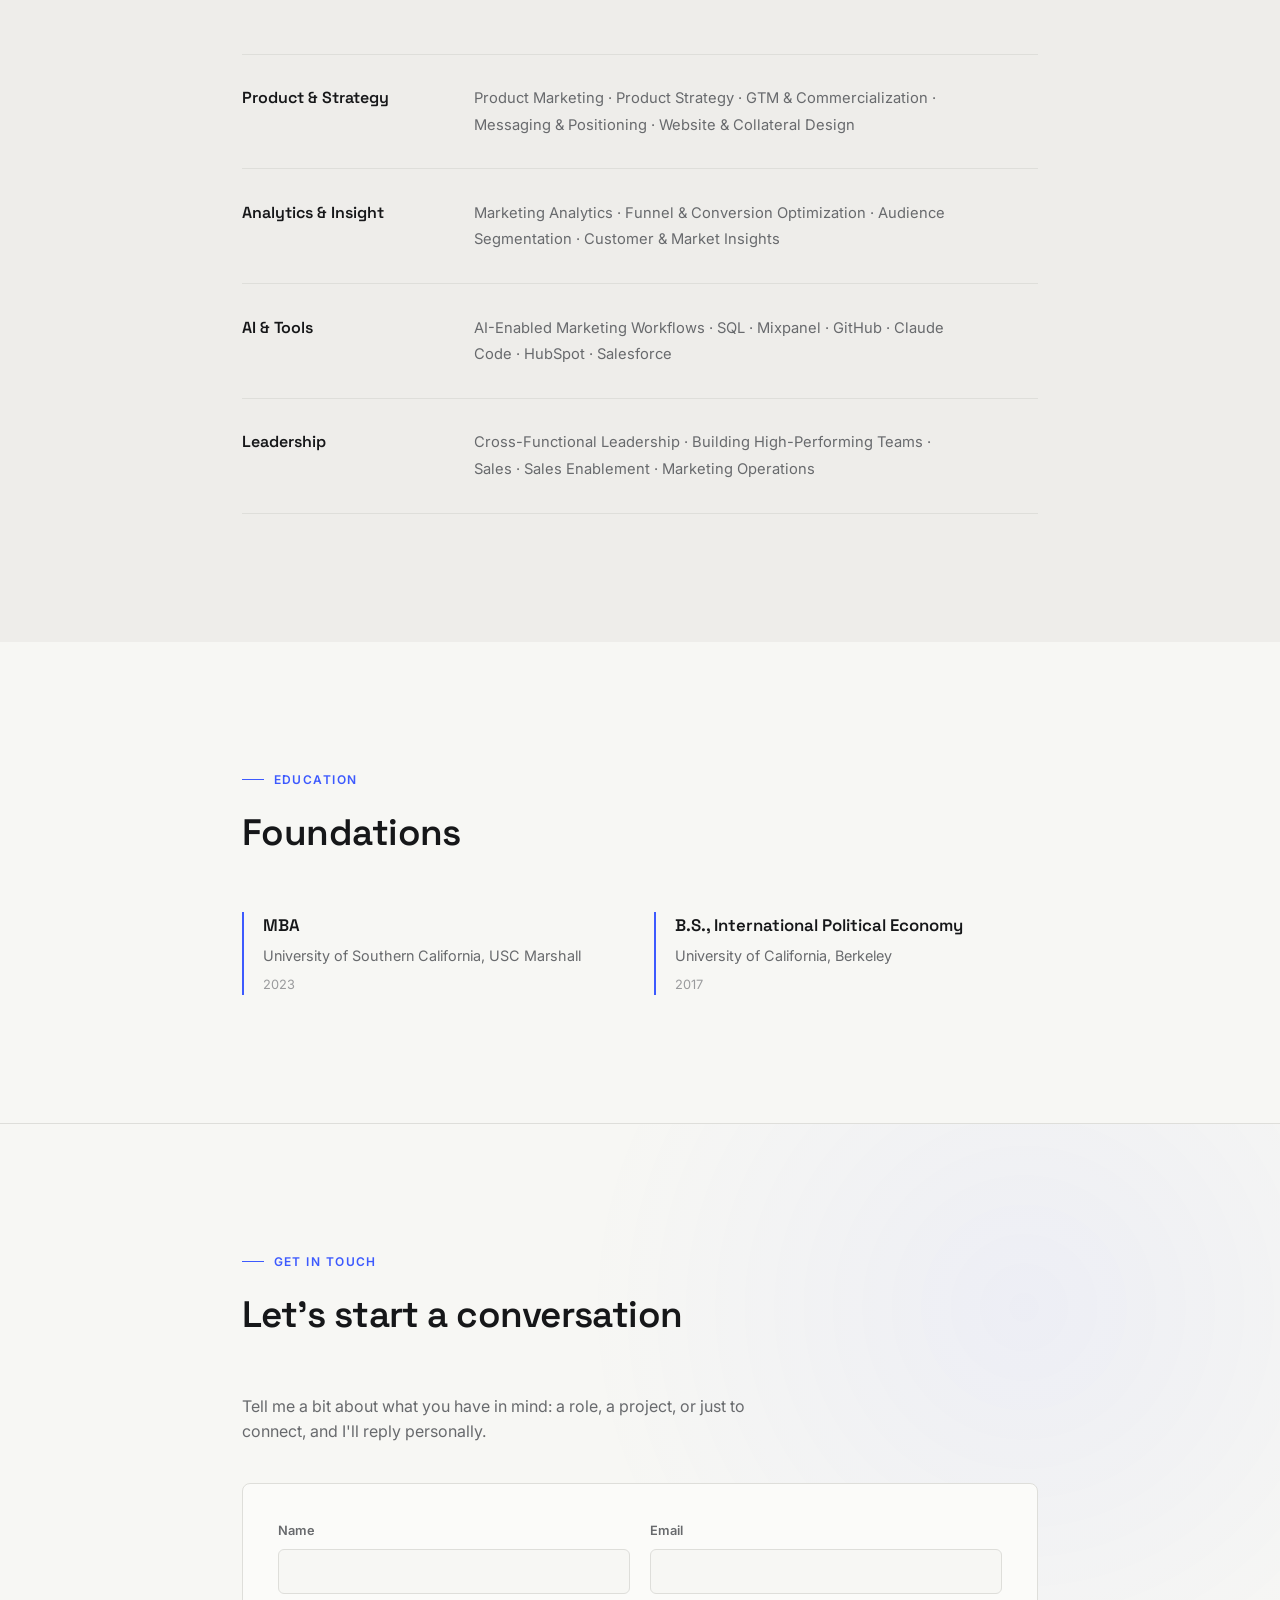
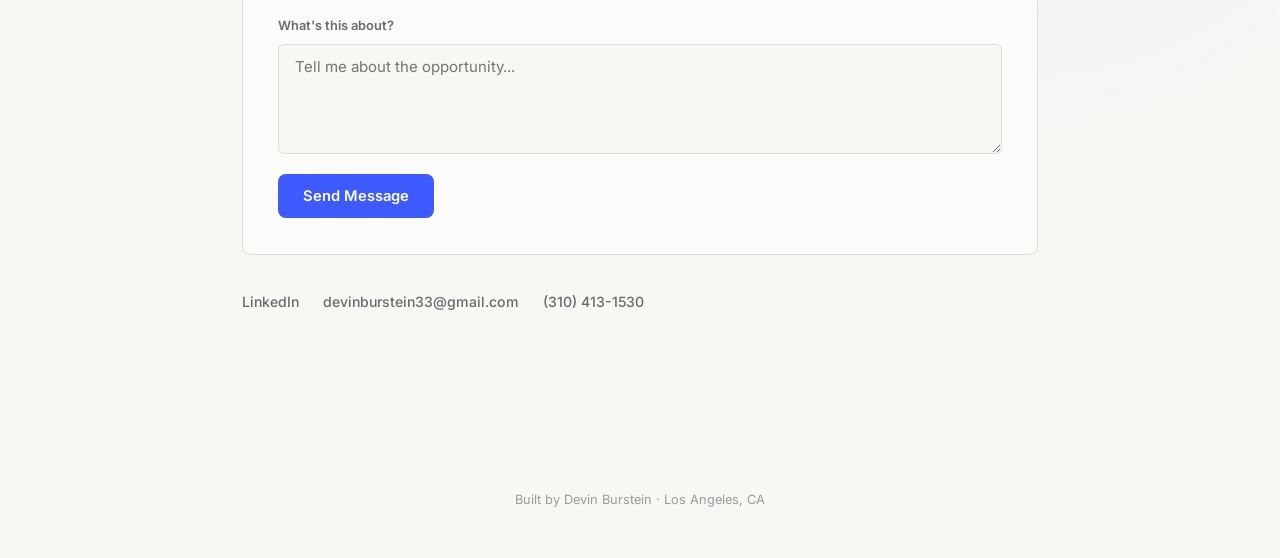
==== commit 049d9f5e: "Fix duplicate job icons, expand skills, add reading and Things I Read section" ====
--- a/index.html
+++ b/index.html
@@ -235,8 +235,8 @@
 
       <div class="timeline-item">
         <div class="timeline-meta">
-          <div class="job-icon" title="Diagnostics infrastructure">
-            <svg viewBox="0 0 24 24" fill="none" stroke="currentColor" stroke-width="1.4" stroke-linecap="round" stroke-linejoin="round"><path d="M3 12h4l2-7 4 14 2-7h6"/></svg>
+          <div class="job-icon" title="Wearables &amp; lab API integration">
+            <svg viewBox="0 0 24 24" fill="none" stroke="currentColor" stroke-width="1.4" stroke-linecap="round" stroke-linejoin="round"><circle cx="12" cy="12" r="2.2"/><circle cx="5" cy="5" r="1.6"/><circle cx="19" cy="5" r="1.6"/><circle cx="5" cy="19" r="1.6"/><circle cx="19" cy="19" r="1.6"/><path d="M10.3 10.3 6.2 6.2"/><path d="M13.7 10.3 17.8 6.2"/><path d="M10.3 13.7 6.2 17.8"/><path d="M13.7 13.7 17.8 17.8"/></svg>
           </div>
           <div>
             <div class="timeline-date">Apr 2024</div>
@@ -261,7 +261,7 @@
     <div class="content-list">
       <div class="content-row">
         <div class="skill-category">Product &amp; Strategy</div>
-        <div class="skill-list">Product Marketing · Product Strategy · GTM &amp; Commercialization · Messaging &amp; Positioning</div>
+        <div class="skill-list">Product Marketing · Product Strategy · GTM &amp; Commercialization · Messaging &amp; Positioning · Website &amp; Collateral Design</div>
       </div>
       <div class="content-row">
         <div class="skill-category">Analytics &amp; Insight</div>
@@ -273,7 +273,7 @@
       </div>
       <div class="content-row">
         <div class="skill-category">Leadership</div>
-        <div class="skill-list">Cross-Functional Leadership · Sales Enablement · Marketing Operations</div>
+        <div class="skill-list">Cross-Functional Leadership · Building High-Performing Teams · Sales · Sales Enablement · Marketing Operations</div>
       </div>
     </div>
   </div>
